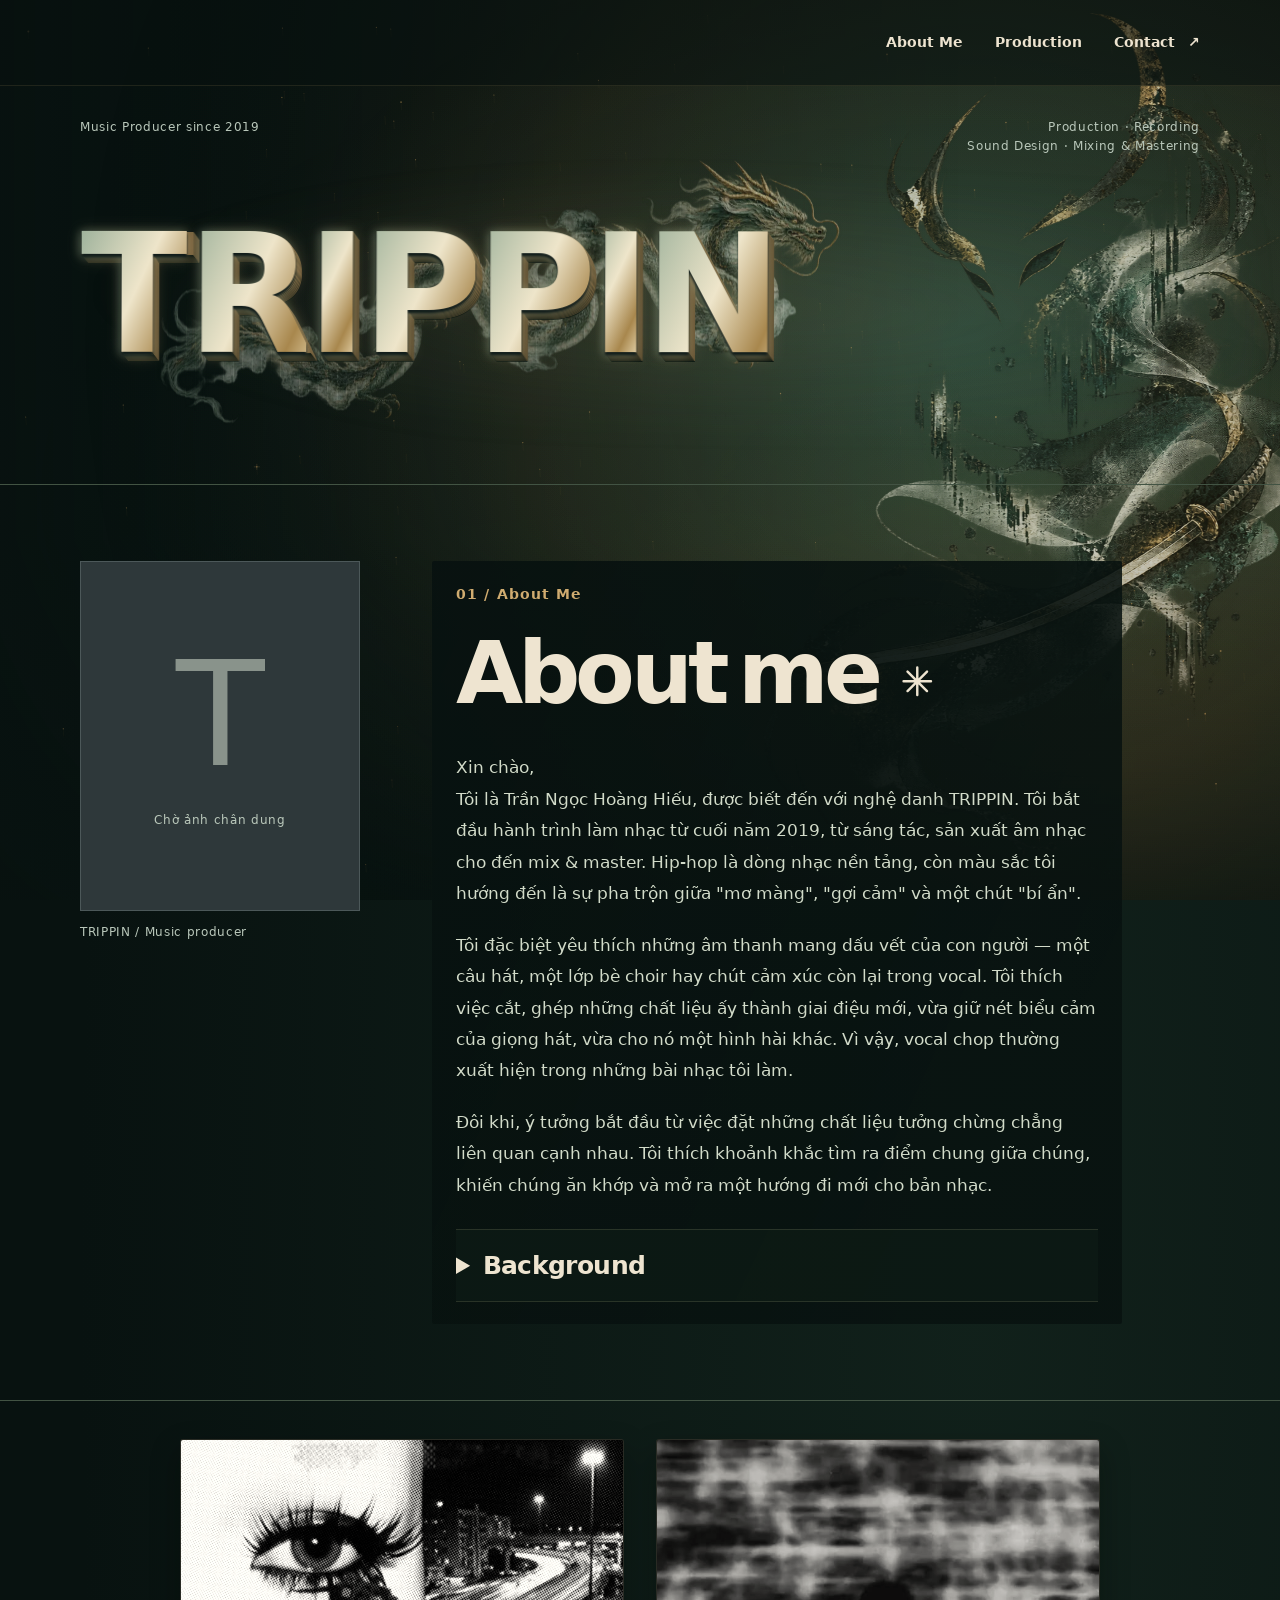
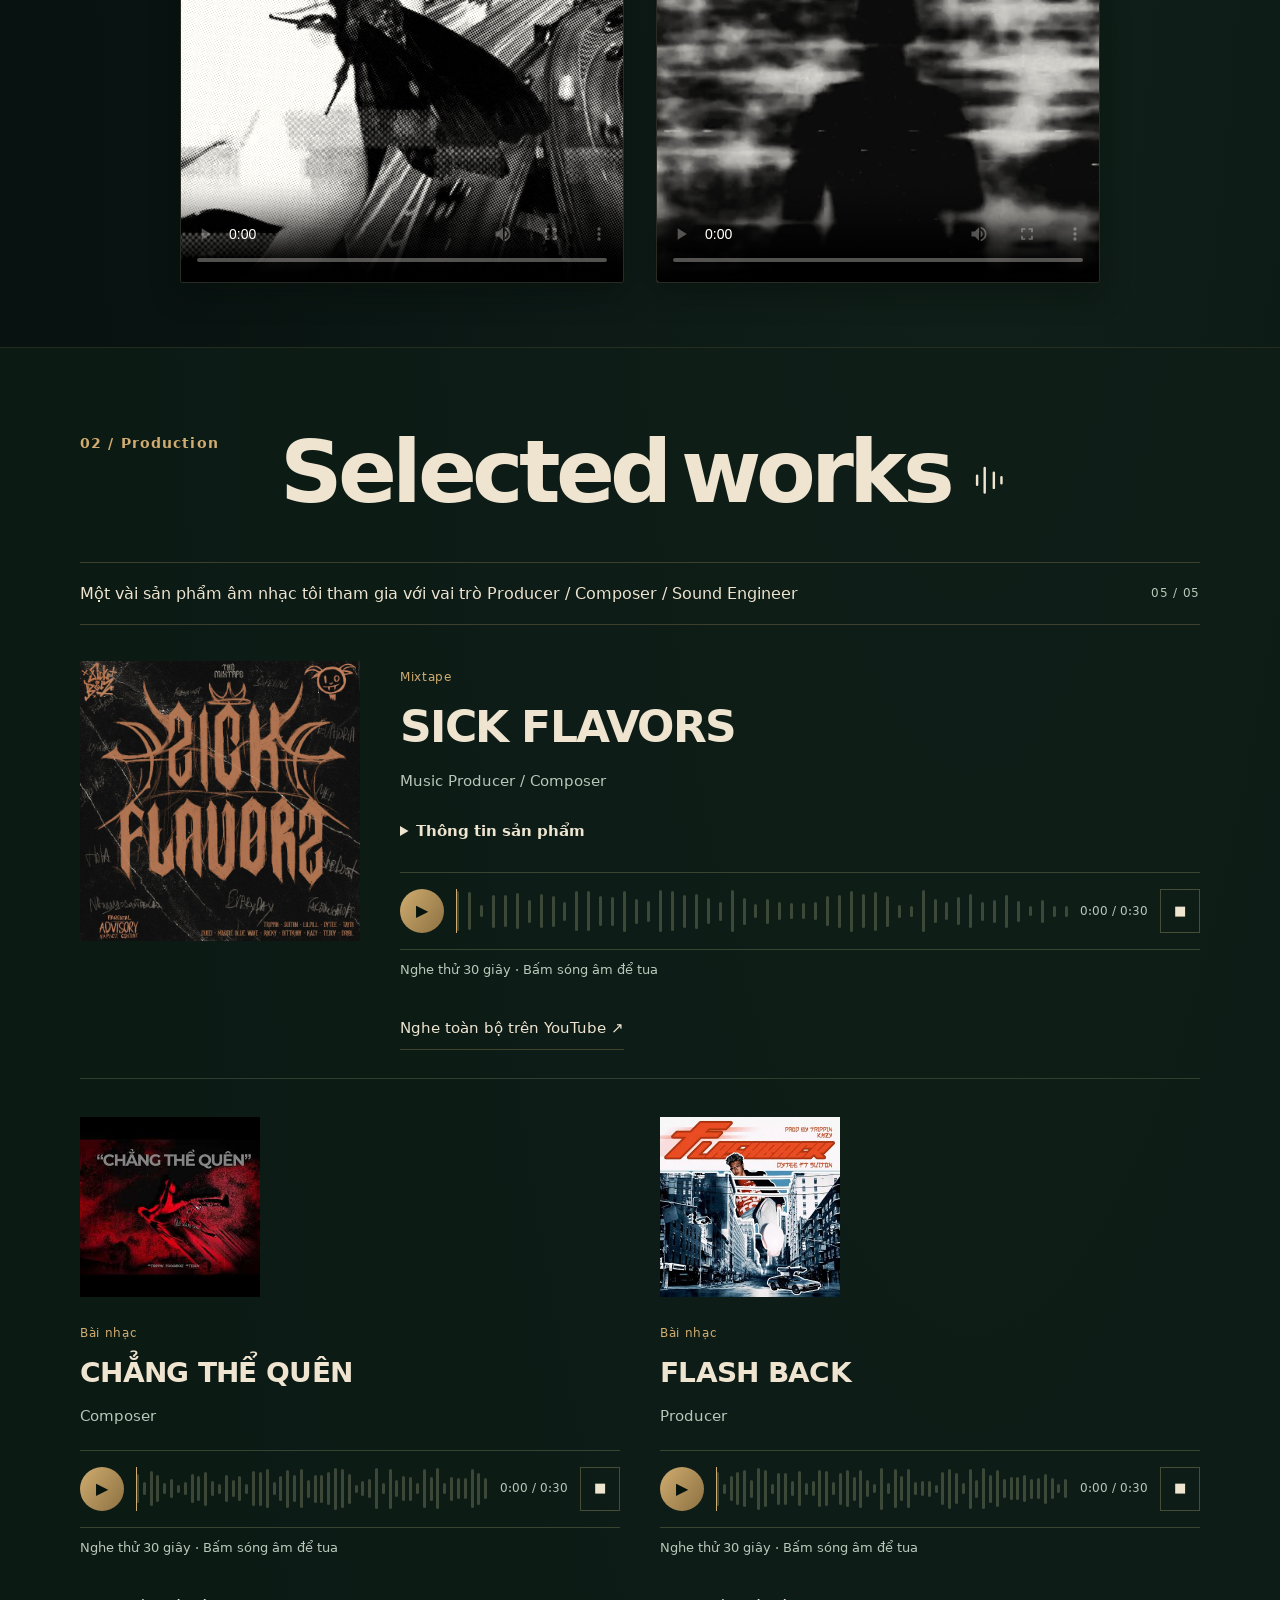
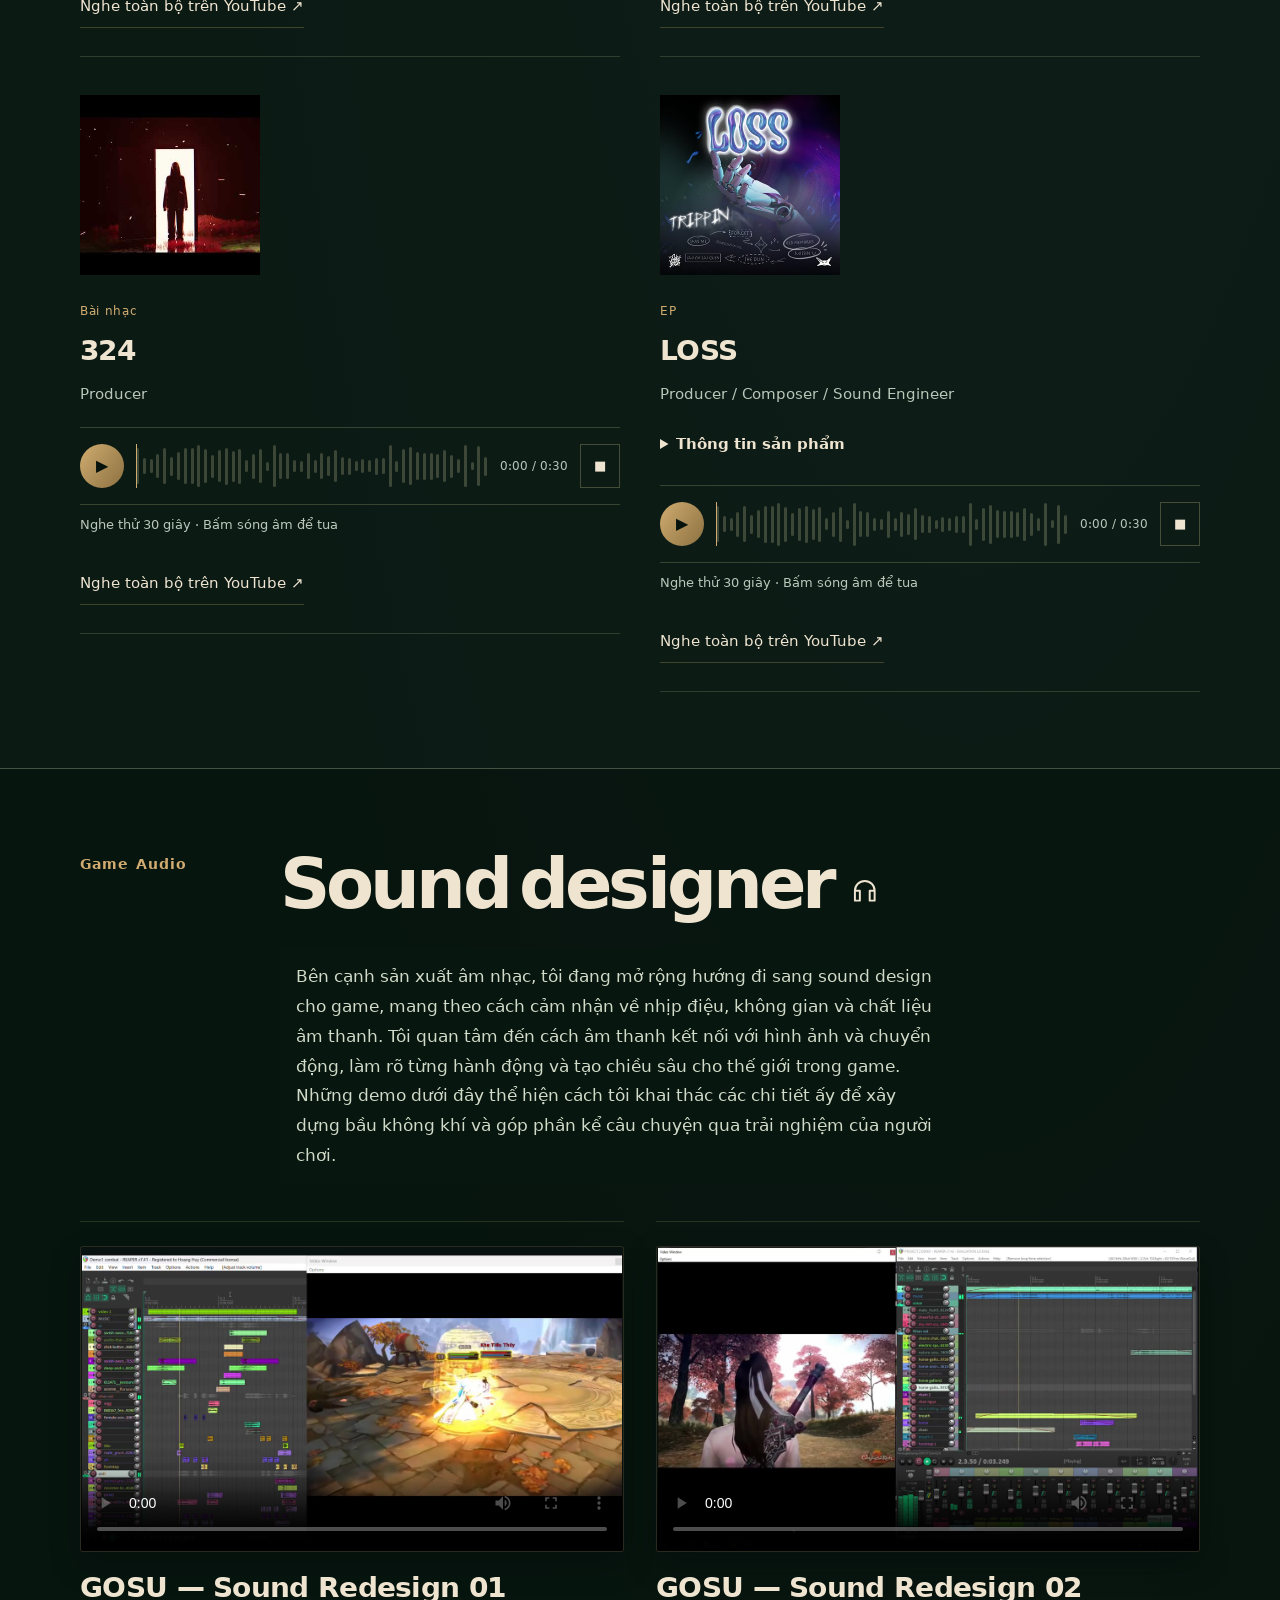
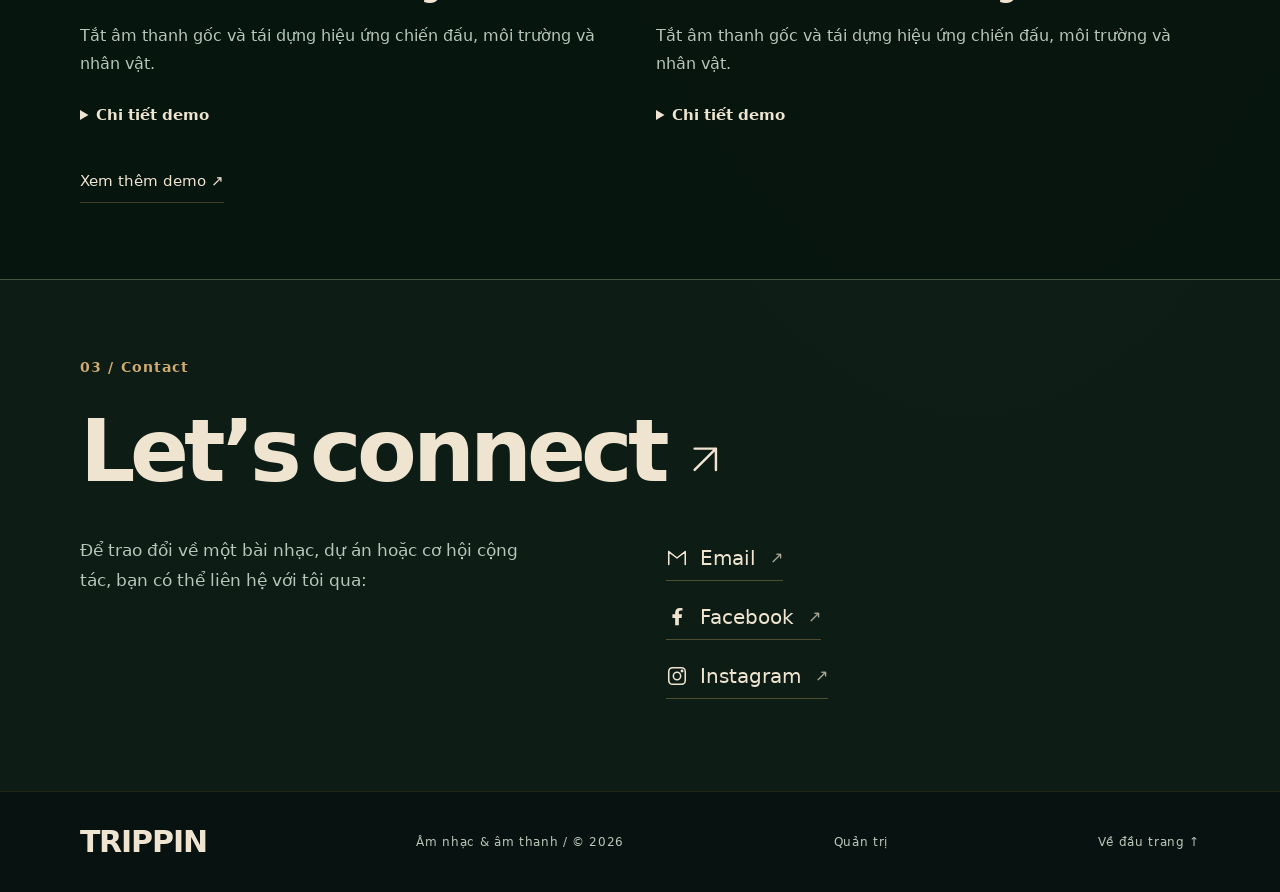
==== index.html @ 54628fe6 "Embed both GOSU demos and refine game sound design introduction" ====
<!doctype html><html lang="vi"><head><meta charset="utf-8"><meta name="viewport" content="width=device-width,initial-scale=1"><meta name="theme-color" content="#081210"><meta name="description" content="TRIPPIN — Music producer từ cuối năm 2019. Sáng tác, sản xuất âm nhạc, mix & master. Hip-hop và những khám phá âm thanh mang tính con người."><title>TRIPPIN — Âm nhạc & khám phá âm thanh</title><link rel="preload" href="assets/fonts/trippin-sans-regular.woff" as="font" type="font/woff" crossorigin><link rel="preload" href="assets/fonts/trippin-sans-bold.woff" as="font" type="font/woff" crossorigin><link rel="stylesheet" href="fonts.css?v=19"><link rel="stylesheet" href="style.css?v=26"><link rel="stylesheet" href="visuals.css?v=42"><link rel="stylesheet" href="samurai.css?v=45"><script defer src="editor-store.js"></script><script defer src="content-loader.js"></script><script defer src="youtube-preview.js?v=2"></script><script defer src="app.js?v=35"></script><script defer src="visuals.js?v=46"></script></head><body><canvas id="interactionCanvas" aria-hidden="true"></canvas><div id="samuraiScene" class="samurai-scene" aria-hidden="true"><div class="samurai-halo"></div><div class="samurai-form" id="samuraiForm"><img id="samuraiFigure" src="assets/visuals/samurai-sonic-v3.png" alt="" fetchpriority="high"><img class="samurai-fragment" data-piece="0" src="assets/visuals/samurai-sonic-v3.png" alt="" loading="eager"><img class="samurai-fragment" data-piece="1" src="assets/visuals/samurai-sonic-v3.png" alt="" loading="eager"><img class="samurai-fragment" data-piece="2" src="assets/visuals/samurai-sonic-v3.png" alt="" loading="eager"><img class="samurai-fragment" data-piece="3" src="assets/visuals/samurai-sonic-v3.png" alt="" loading="eager"><img class="samurai-fragment" data-piece="4" src="assets/visuals/samurai-sonic-v3.png" alt="" loading="eager"><img class="samurai-fragment" data-piece="5" src="assets/visuals/samurai-sonic-v3.png" alt="" loading="eager"><img class="samurai-fragment" data-piece="6" src="assets/visuals/samurai-sonic-v3.png" alt="" loading="eager"><img class="samurai-fragment" data-piece="7" src="assets/visuals/samurai-sonic-v3.png" alt="" loading="eager"><img class="samurai-sheen" src="assets/visuals/samurai-sonic-v3.png" alt="" loading="eager"></div><div class="samurai-mist"></div></div><canvas id="ambientCanvas" aria-hidden="true"></canvas><div class="scroll-progress" aria-hidden="true"></div>
<a href="#main" class="skip">Đến nội dung</a>
<header><nav aria-label="Điều hướng"><a href="#profile">About Me</a><a href="#production">Production</a><a href="#contact">Contact <span>↗</span></a></nav></header>
<main id="main">
<section id="about" class="chapter" aria-label="About Me">
 <div class="hero"><div class="hero-caption"><span class="label" data-copy="heroRole">Music Producer since 2019</span><span class="label" data-copy="heroSkills">Production · Recording
Sound Design · Mixing &amp; Mastering</span></div><div class="name-row"><h1>TRIPPIN</h1></div></div>
 <section id="profile" class="section about"><figure class="portrait"><div id="portraitPlaceholder" class="portrait-placeholder"><span class="portrait-letter" aria-hidden="true">T</span><span class="label">Chờ ảnh chân dung</span></div><img id="portraitImage" alt="TRIPPIN" hidden loading="lazy"><figcaption class="label">TRIPPIN / Music producer</figcaption></figure><div class="about-copy"><span class="label">01 / About Me</span><h2><span data-copy="aboutHeadingLead">About</span><br><em><span data-copy="aboutHeadingTail">me</span><svg class="heading-icon" viewBox="0 0 24 24" aria-hidden="true" focusable="false"><path d="M12 3v18M3 12h18M5.6 5.6l12.8 12.8M5.6 18.4L18.4 5.6"/></svg></em></h2><p data-copy="aboutP1">Xin chào,
Tôi là Trần Ngọc Hoàng Hiếu, được biết đến với nghệ danh TRIPPIN. Tôi bắt đầu hành trình làm nhạc từ cuối năm 2019, từ sáng tác, sản xuất âm nhạc cho đến mix &amp; master. Hip-hop là dòng nhạc nền tảng, còn màu sắc tôi hướng đến là sự pha trộn giữa "mơ màng", "gợi cảm" và một chút "bí ẩn".</p><p data-copy="aboutP2">Tôi đặc biệt yêu thích những âm thanh mang dấu vết của con người — một câu hát, một lớp bè choir hay chút cảm xúc còn lại trong vocal. Tôi thích việc cắt, ghép những chất liệu ấy thành giai điệu mới, vừa giữ nét biểu cảm của giọng hát, vừa cho nó một hình hài khác. Vì vậy, vocal chop thường xuất hiện trong những bài nhạc tôi làm.</p><p data-copy="aboutP3">Đôi khi, ý tưởng bắt đầu từ việc đặt những chất liệu tưởng chừng chẳng liên quan cạnh nhau. Tôi thích khoảnh khắc tìm ra điểm chung giữa chúng, khiến chúng ăn khớp và mở ra một hướng đi mới cho bản nhạc.</p><details class="background-note"><summary>Background</summary><p data-copy="backgroundP1">Tôi hoạt động cùng tổ đội sản xuất âm nhạc Sickboiz và từng cộng tác trong một số dự án của các artist.</p><p data-copy="backgroundP2">Giai đoạn 2024–2025, tôi tham gia đội ngũ sound design cho phim ngắn thiếu nhi trên YouTube, khám phá cách âm thanh tạo không gian và dẫn dắt câu chuyện.</p><p data-copy="backgroundP3">Tôi linh hoạt sử dụng AI để hỗ trợ workflow khi cần, đồng thời muốn đi sâu hơn vào sound design để kể những câu chuyện giàu hình ảnh và cảm xúc.</p></details></div></section>
 <section id="about-media" class="section about-media" aria-label="Video thể hiện màu sắc âm nhạc"><div id="aboutVideos" class="video-grid"></div></section>
 <section id="notes" class="section notes" hidden><div class="subsection-head"><h3>Studio Notes</h3></div><div id="notesList"></div></section>
</section>
<section id="production" class="chapter production" aria-label="Production">
 <section id="work" class="section work"><div class="section-head"><span class="label">02 / Production</span><h2><span data-copy="workHeadingLead">Selected</span><br><em><span data-copy="workHeadingTail">works</span><svg class="heading-icon" viewBox="0 0 24 24" aria-hidden="true" focusable="false"><path d="M4 9v6M9 4v16M15 7v10M20 10v4"/></svg></em></h2></div><div class="filterbar"><span class="label">Một vài sản phẩm âm nhạc tôi tham gia với vai trò Producer / Composer / Sound Engineer</span><span id="workCount" class="label" role="status">00 / 05</span></div><div id="projects"></div><p id="archiveEmpty" class="collection-note">Một mixtape và bốn sản phẩm khác sẽ được bổ sung tại đây.</p></section>
 <section id="game-audio" class="section game-audio"><div class="game-intro"><span class="label">Game Audio</span><h2><span data-copy="gameHeadingLead">Sound</span><br><em><span data-copy="gameHeadingTail">designer</span><svg class="heading-icon" viewBox="0 0 24 24" aria-hidden="true" focusable="false"><path d="M4 13v-1a8 8 0 0 1 16 0v1M4 12h4v8H4zM16 12h4v8h-4z"/></svg></em></h2><p data-copy="gameIntro">Bên cạnh sản xuất âm nhạc, tôi đang mở rộng hướng đi sang sound design cho game, mang theo cách cảm nhận về nhịp điệu, không gian và chất liệu âm thanh. Tôi quan tâm đến cách âm thanh kết nối với hình ảnh và chuyển động, làm rõ từng hành động và tạo chiều sâu cho thế giới trong game. Những demo dưới đây thể hiện cách tôi khai thác các chi tiết ấy để xây dựng bầu không khí và góp phần kể câu chuyện qua trải nghiệm của người chơi.</p></div><div id="gameDemos"></div><div class="other-demos"><a class="quiet-link" data-link="otherGames" target="_blank" rel="noopener noreferrer">Xem thêm demo ↗</a></div><div id="gameEmpty" class="video-empty"><span class="label">Demo sẽ được bổ sung</span></div></section>
</section>
<section id="contact" class="section contact"><span class="label">03 / Contact</span><h2><span data-copy="contactHeadingLead">Let’s</span><br><em><span data-copy="contactHeadingTail">connect</span><svg class="heading-icon" viewBox="0 0 24 24" aria-hidden="true" focusable="false"><path d="M5 19L19 5M5 5h14v14"/></svg></em></h2><div class="contact-bottom"><p data-copy="contactIntro">Để trao đổi về một bài nhạc, dự án hoặc cơ hội cộng tác, bạn có thể liên hệ với tôi qua:</p><div><div id="contactLinks"></div><p id="contactPending" class="small">Thông tin liên hệ đang được bổ sung.</p></div></div></section>
</main><footer><a href="#" class="logo">TRIPPIN</a><span class="label">Âm nhạc & âm thanh / © 2026</span><a class="label admin-entry" href="admin.html">Quản trị</a><a href="#" class="label">Về đầu trang ↑</a></footer>
</body></html>
---- fonts.css ----
@font-face{font-family:TrippinSans;src:url('assets/fonts/trippin-sans-regular.woff') format('woff');font-display:swap;font-weight:400;font-style:normal}
@font-face{font-family:TrippinSans;src:url('assets/fonts/trippin-sans-bold.woff') format('woff');font-display:swap;font-weight:700;font-style:normal}
---- style.css ----
:root{--bg:#1f2426;--ink:#e2dfd3;--muted:#bec1b7;--line:#465052;--paper:#dfded3;--dark:#273032;--accent:#c9997c;--gutter:max(24px,calc((100vw - 1120px)/2));--sans:TrippinSans,Arial,Helvetica,sans-serif}
*{box-sizing:border-box}html{scroll-behavior:smooth;scroll-padding-top:28px}body{margin:0;background:var(--bg);color:var(--ink);font:17px/1.75 var(--sans);overflow-wrap:break-word}button,textarea{font:inherit}a{color:inherit;text-decoration:none}button{cursor:pointer}button:disabled{cursor:wait;opacity:.5}button:focus-visible,a:focus-visible,textarea:focus-visible,[tabindex]:focus-visible{outline:2px solid var(--accent);outline-offset:4px}::selection{background:var(--accent);color:var(--bg)}[hidden]{display:none!important}[data-copy]{white-space:pre-line}h2 [data-copy]{white-space:normal}
.skip{position:fixed;top:-100px;background:var(--ink);color:var(--bg);padding:12px;z-index:5}.skip:focus{top:0}.label{font:400 12px/1.6 var(--sans);letter-spacing:.055em}.small{font-size:14px;color:var(--muted)}header{padding:20px var(--gutter);display:flex;justify-content:flex-end;border-bottom:1px solid var(--line)}nav{display:flex;gap:32px;font-size:14px}nav a{padding:10px 0}nav a:hover{color:var(--accent)}nav span{margin-left:8px}.logo{font:700 30px/1.2 var(--sans);letter-spacing:-.035em;display:inline-block}
.hero{padding:32px var(--gutter) 44px}.hero-caption{display:flex;justify-content:space-between;gap:24px;color:var(--muted)}.hero-caption>.label:last-child{text-align:right}.name-row{margin:32px 0 24px}h1{font:700 clamp(72px,13vw,174px)/1.08 var(--sans);letter-spacing:-.045em;margin:0}.hero-image{position:relative;margin:0;height:clamp(160px,23vw,300px);overflow:hidden;background:#313b3e}.hero-image>img{display:block;width:100%;height:100%;object-fit:cover}.hero-image figcaption{position:absolute;bottom:0;left:0;right:0;display:flex;justify-content:space-between;gap:20px;padding:36px 20px 14px;background:linear-gradient(transparent,#152126df);font-size:12px;color:#e2dfd3}
.section{padding:76px var(--gutter);border-top:1px solid var(--line)}.chapter{scroll-margin-top:28px}h2{font:700 clamp(60px,6.8vw,88px)/1.12 var(--sans);letter-spacing:-.055em;margin:0}h2 em{font-weight:700;font-style:normal;margin-left:.15em}h2 br{display:none}h3{font:500 25px/1.3 var(--sans);letter-spacing:0;margin:0}.section-head{display:grid;grid-template-columns:160px minmax(0,1fr);gap:40px;margin-bottom:40px}.section-head>.label{color:var(--muted);padding-top:8px}
.about{display:grid;grid-template-columns:280px minmax(0,1fr);gap:72px;align-items:start}.portrait{width:100%;margin:0;max-width:280px;position:sticky;top:32px}.portrait-placeholder{aspect-ratio:4/5;background:#2e383a;display:flex;flex-direction:column;align-items:center;justify-content:center;gap:24px;padding:24px;border:1px solid #4c5859}.portrait-letter{font:400 145px/1 var(--sans);color:#89938b}.portrait-placeholder>.label{color:var(--muted)}.portrait>img{width:100%;aspect-ratio:4/5;object-fit:cover;display:block}.portrait figcaption{color:var(--muted);padding-top:12px}.about-copy{min-width:0;max-width:690px}.about-copy>.label{display:block;color:var(--muted);margin-bottom:20px}.about-copy h2{margin-bottom:30px;letter-spacing:-.055em}.about-copy p{font-size:17px;line-height:1.85;color:#cdd0c6;margin:0 0 20px}.background-note{border-top:1px solid var(--line);border-bottom:1px solid var(--line);padding:18px 0;margin-top:28px}.background-note summary{font:700 25px/1.4 var(--sans);cursor:pointer}.background-note p{font-size:16px;margin-top:18px;margin-bottom:0}.about-media{padding-top:38px;padding-bottom:64px}.video-grid{display:grid;grid-template-columns:repeat(2,minmax(0,1fr));gap:32px}.about-video{min-width:0}.video-empty{aspect-ratio:16/9;display:grid;place-items:center;padding:24px;text-align:center;border:1px dashed var(--line);color:var(--muted);background:#273032}.about-video h3{font-size:28px;font-weight:700;margin-top:18px}.about-video p{font-size:16px;color:var(--muted)}
.work{background:var(--paper);color:var(--dark)}.work .section-head>.label{color:#58665e}.filterbar{display:flex;justify-content:space-between;align-items:center;gap:24px;padding:18px 0;border-top:1px solid #a6b0a6;border-bottom:1px solid #a6b0a6;margin-bottom:36px}.filterbar>.label:first-child{font-size:16px;line-height:1.6;letter-spacing:0;max-width:740px}.filterbar>.label:last-child{white-space:nowrap;color:#58665e}
#projects{display:grid;grid-template-columns:repeat(2,minmax(0,1fr));gap:38px 40px;align-items:start}.project-card{min-width:0;border-bottom:1px solid #adb6ac;padding-bottom:28px;display:grid;grid-template-columns:130px minmax(0,1fr);gap:22px;align-items:start}.project-card>img,.project-art{width:100%;aspect-ratio:1;object-fit:cover;display:block;background:#344043}.project-art{display:grid;place-items:center;color:#c4cabd;font:400 32px/1.2 var(--sans)}.project-body{min-width:0}.project-body>.label{color:#58665e}.project-card h3{font-size:28px;font-weight:700;margin:8px 0 10px;overflow-wrap:anywhere}.project-card p{font-size:16px;color:#536057;margin:12px 0}.project-card .project-credit{font-size:15px;margin-top:0}.project-detail{margin:16px 0 0}.project-detail summary{cursor:pointer;font-size:15px;padding:8px 0}.project-detail p{margin:6px 0}.project-placeholder .project-art{background:#c7c9bf;color:#65726a;border:1px solid #b1b7aa}.project-placeholder .project-body>p{font-size:14px}.slot-number{font:400 42px/1 var(--sans)}.mixtape-card{grid-column:1/-1;grid-template-columns:280px minmax(0,1fr);gap:40px}.mixtape-card h3{font:700 clamp(32px,3.5vw,44px)/1.2 var(--sans);margin:10px 0 14px}.artwork-pending{display:flex;flex-direction:column;justify-content:center;gap:22px;text-align:center;padding:24px}.artwork-title{font:400 31px/1.2 var(--sans);letter-spacing:-.025em}.artwork-pending>.label{font-size:12px;color:#bec1b7}.collection-note{font-size:15px;color:#657066;margin:28px 0 0}
.quiet-link{display:inline-flex;gap:24px;align-items:center;border:0;border-bottom:1px solid var(--line);padding:8px 0;background:none;color:inherit;font-size:15px}.quiet-link:hover{color:#935b43}.project-body>.quiet-link{margin-top:16px;border-color:#a5afa1}.clip-controls{display:flex;align-items:center;gap:12px;margin-top:20px;padding:16px 0;border-top:1px solid #a5afa1;border-bottom:1px solid #a5afa1}.clip-button{flex-shrink:0;width:44px;height:44px;border-radius:50%;background:#242b30;color:#f3eee4;border:0;font-size:16px}.clip-button:hover{background:#935b43}.clip-wave{position:relative;display:flex;align-items:center;justify-content:space-between;gap:2px;height:44px;flex:1;min-width:0;--clip-progress:0%;padding:0;border:0;background:none;cursor:pointer;touch-action:manipulation;user-select:none}.clip-wave i{display:block;width:3px;min-width:1px;background:#a4a398;border-radius:3px}.clip-wave-fill{position:absolute;inset:0;display:flex;align-items:center;justify-content:space-between;gap:2px;clip-path:inset(0 calc(100% - var(--clip-progress)) 0 0)}.clip-wave-fill i{background:#935b43}.clip-wave::after{content:'';position:absolute;top:0;bottom:0;width:1px;background:#935b43;left:var(--clip-progress);pointer-events:none}.clip-time{font-size:12px;white-space:nowrap;font-variant-numeric:tabular-nums;color:#536057}.clip-stop{border:1px solid #a5afa1;background:none;color:var(--dark);flex-shrink:0;width:40px;height:44px;padding:0;font-size:13px}.project-card .clip-caption,.quality-note{font-size:13px;line-height:1.6;color:#536057;margin:10px 0}.clip-status,.full-video-status{font-size:15px;color:#935b43;margin:12px 0}.clip-status:empty,.full-video-status:empty{display:none}
/* The note is outside the viewport. Both players keep exactly 16:9. */
.youtube-panel,.full-video-frame{margin-top:18px;width:100%;max-width:560px;overflow-x:auto}.video-viewport{position:relative;width:100%;min-width:356px;aspect-ratio:16/9;background:#151e20}.video-viewport iframe{position:absolute;inset:0;display:block;width:100%;height:100%;border:0}.quality-note{margin-bottom:0}.full-video-poster{width:100%;aspect-ratio:16/9;object-fit:cover;display:block}.full-video-button{padding:12px 20px;background:var(--paper);color:var(--dark);border:0;font:inherit;font-size:15px;margin-top:12px}.full-video-status{color:var(--muted)}.video-link{display:inline-block;font-size:14px;border-bottom:1px solid var(--line);margin-top:12px}.about-video video,.game-demo video{width:100%;aspect-ratio:16/9;object-fit:contain;background:#151e20;display:block}audio{width:100%;margin-top:18px}
.game-audio{background:#293234}.game-intro{display:grid;grid-template-columns:160px minmax(0,1fr);gap:24px 40px}.game-intro>p{grid-column:2;max-width:680px}.game-intro>.label{color:var(--muted);padding-top:8px}.game-intro h2{font-size:clamp(48px,5.5vw,72px)}.game-intro>p{font-size:17px;margin:0;color:#cdd0c6}#gameDemos{display:grid;grid-template-columns:repeat(2,minmax(0,1fr));gap:32px}.game-demo{min-width:0;margin-top:36px;padding-top:24px;border-top:1px solid var(--line)}.game-demo h3{font-size:28px;font-weight:700;margin-top:18px}.game-demo p{font-size:16px;color:var(--muted)}.game-demo .quiet-link{margin:8px 0}.other-demos{margin-top:24px}.game-empty{margin-top:28px}.subsection-head{margin-bottom:24px}.note-entry{display:grid;grid-template-columns:180px minmax(0,1fr);gap:36px;padding:24px 0;border-top:1px solid var(--line)}.note-entry p{font-size:17px;white-space:pre-line;color:var(--muted)}
.contact{background:#d2d3c7;color:var(--dark)}.contact>.label{display:block;color:#59685d;margin-bottom:24px}.contact h2{font-size:clamp(56px,6.8vw,88px)}.contact-bottom{margin-top:36px;display:grid;grid-template-columns:1fr 1fr;gap:52px;align-items:start}.contact-bottom>p{font-size:17px;margin:0;max-width:460px;color:#4e6055}#contactLinks{display:flex;flex-direction:column;gap:14px;margin-bottom:16px}#contactLinks:empty{display:none}#contactLinks a{font-size:20px;overflow-wrap:anywhere;width:fit-content;border-bottom:1px solid #869786}.contact .quiet-link{border-color:#8e9b8e}.contact .small{color:#59685d}footer{padding:32px var(--gutter);display:flex;justify-content:space-between;align-items:center;gap:24px;flex-wrap:wrap}footer>.label{color:var(--muted)}.preview-note{text-align:center;padding:12px var(--gutter);font-size:12px;color:var(--muted);background:#283033}
dialog{max-width:600px;width:calc(100% - 32px);max-height:90dvh;background:var(--paper);color:var(--dark);padding:40px;border:1px solid #8b958b}dialog::backdrop{background:#101a1ccc;backdrop-filter:blur(4px)}.dialog-close{position:absolute;top:8px;right:12px;border:0;background:none;color:var(--dark);font-size:28px;padding:5px 10px}dialog h2{font-size:55px;margin:18px 0}dialog p{font-size:16px;color:#536057}dialog textarea{display:block;resize:vertical;width:100%;min-height:220px;margin:12px 0 20px;background:#eeeee5;color:var(--dark);border:1px solid #acb3a7;padding:14px;font-size:16px;line-height:1.7}.copy-button{background:var(--dark);color:var(--ink);border:0;padding:12px 20px;font-size:16px}#copyStatus{min-height:24px;font-size:14px}
@media(max-width:1000px){.about{grid-template-columns:220px minmax(0,1fr);gap:40px}.section-head{grid-template-columns:220px minmax(0,1fr);gap:40px}.mixtape-card{grid-template-columns:230px minmax(0,1fr);gap:30px}.project-card:not(.mixtape-card){grid-template-columns:100px minmax(0,1fr);gap:18px}.game-intro{grid-template-columns:160px minmax(0,1fr);gap:28px}.game-intro>p{grid-column:2}.game-intro h2{font-size:clamp(48px,5.5vw,72px)}}
@media(max-width:760px){:root{--gutter:24px}.section{padding-top:54px;padding-bottom:54px}.about{grid-template-columns:1fr;gap:30px}.portrait{position:static;max-width:180px}.portrait-letter{font-size:105px}.portrait-placeholder{gap:16px;padding:18px}.portrait-placeholder>.label{font-size:11px}.about-copy{max-width:none}.about-copy h2 br{display:none}.about-copy h2 em{margin-left:.15em}.section-head{grid-template-columns:1fr;gap:20px;margin-bottom:28px}#projects{grid-template-columns:1fr;gap:28px}.mixtape-card{grid-template-columns:200px minmax(0,1fr);gap:24px}.project-card:not(.mixtape-card){grid-template-columns:110px minmax(0,1fr)}.mixtape-card .youtube-panel,.mixtape-card .clip-controls{min-width:0}.video-grid,#gameDemos{grid-template-columns:1fr;gap:28px}.about-media{padding-top:28px}.contact-bottom{grid-template-columns:1fr;gap:28px}.hero-caption>.label{font-size:11px}.game-intro{grid-template-columns:1fr;gap:20px}.game-intro>p{grid-column:auto}.game-intro h2 br{display:none}.game-intro h2 em{margin-left:.15em}.note-entry{grid-template-columns:1fr;gap:12px}}
@media(max-width:600px){body{font-size:16px}nav{gap:22px;font-size:14px}.hero{padding-top:24px;padding-bottom:32px}.hero-caption{gap:18px}.hero-caption>.label{letter-spacing:0;font-size:11px}.hero-caption>.label:last-child{max-width:160px}.name-row{margin:30px 0 20px}h1{font-size:17.5vw}.hero-image{height:170px}.hero-image figcaption{font-size:11px;padding:32px 14px 12px}h2{font-size:clamp(38px,9.5vw,54px)}.about-copy p{font-size:16px;line-height:1.85}.background-note p{font-size:16px}.filterbar{align-items:flex-start;gap:16px}.filterbar>.label:first-child{font-size:15px}.mixtape-card{grid-template-columns:1fr;gap:24px}.mixtape-card>img,.mixtape-card>.project-art{width:min(100%,230px)}.mixtape-card h3{font-size:36px}.project-card:not(.mixtape-card){grid-template-columns:90px minmax(0,1fr);gap:18px}.project-card h3{font-size:28px;font-weight:700}.mixtape-card h3{font-size:36px}.clip-controls{gap:10px}.clip-time{font-size:11px}.clip-wave,.clip-wave-fill{gap:1px}.game-intro h2{font-size:clamp(38px,9.5vw,54px)}.game-intro h2 br{display:block}.game-intro h2 em{margin-left:0}.game-intro>p{font-size:16px}.contact-bottom>p{font-size:16px}.contact h2{font-size:clamp(38px,9.5vw,54px)}#contactLinks a{font-size:18px}.contact .small{font-size:14px}footer{gap:20px}footer>.label{font-size:11px}dialog{padding:32px 22px}.video-viewport{min-width:356px}}


/* Compact cover art leaves enough room for readable titles and playback. */
.project-card:not(.mixtape-card){display:block}.project-card:not(.mixtape-card)>img,.project-card:not(.mixtape-card)>.project-art{max-width:180px;margin-bottom:20px}
@media(max-width:600px){:root{--gutter:16px}.youtube-panel,.full-video-frame{width:calc(100% + 32px);margin-left:-16px;max-width:none}.quality-note{padding:0 16px}.project-card:not(.mixtape-card)>img,.project-card:not(.mixtape-card)>.project-art{max-width:160px}.hero-caption>.label:first-child{max-width:130px}}

/* Clear hierarchy without changing body copy. */
.about-copy>.label,.section-head>.label,.contact>.label,.game-intro>.label{font-size:16px;font-weight:700;letter-spacing:.045em;color:inherit}nav{font-weight:700}h3{font-weight:700}.project-detail summary{font-weight:700}.artwork-title{font-family:var(--sans);font-weight:700;letter-spacing:0}

/* One family, two real weights, one consistent chapter hierarchy. */
h1,h2,h3,.logo,.background-note summary{font-synthesis:none}h3{letter-spacing:-.025em}.section-head>.label,.about-copy>.label,.contact>.label,.game-intro>.label{font-size:14px;letter-spacing:.08em;line-height:1.6}.project-card .project-credit{margin-top:12px}.background-note summary{letter-spacing:-.025em}.mixtape-card h3{letter-spacing:-.035em}
@media(max-width:600px){.section-head h2 br{display:block}.section-head h2 em{margin-left:0}.contact h2 br{display:block}.contact h2 em{margin-left:0}.about-copy h2{font-size:clamp(38px,9.5vw,54px)}.section-head>.label,.about-copy>.label,.contact>.label,.game-intro>.label{font-size:13px}.logo{font-size:27px}}

@media(min-width:761px) and (max-width:1000px){.section-head h2 br{display:block}.section-head h2 em{margin-left:0}}

/* Square About Me films; other YouTube players retain their own ratio. */
#aboutVideos{max-width:920px;margin-inline:auto}.about-video .video-empty,.about-video video,.about-video .full-video-poster{aspect-ratio:1;object-fit:contain;background:#151e20}.about-video .full-video-frame{width:100%;max-width:none;margin-left:0;overflow-x:hidden}.about-video .video-viewport{aspect-ratio:1;min-width:200px}.heading-icon{display:inline-block;width:.42em;height:.42em;margin-left:.24em;vertical-align:.04em;fill:none;stroke:currentColor;stroke-width:1.6;stroke-linecap:round;stroke-linejoin:round;letter-spacing:normal}

h3 .heading-icon,summary .heading-icon,.label .heading-icon{width:.72em;height:.72em;vertical-align:-.03em;margin-left:.4em}

#contactLinks .contact-link{display:inline-flex;align-items:center;gap:12px;padding:8px 0;line-height:1.4;transition:color .2s,border-color .2s}#contactLinks .contact-link:hover{color:var(--accent)}.contact-icon{width:22px;height:22px;flex:none;fill:none;stroke:currentColor;stroke-width:1.7;stroke-linecap:round;stroke-linejoin:round}.contact-arrow{font-size:.8em;opacity:.7;margin-left:2px}

.about-video video{border:1px solid #d0ac7040;border-radius:3px;background:#081210;box-shadow:0 12px 30px #02080655}.about-video h3{font-size:22px;color:var(--ink);margin-top:16px;letter-spacing:-.02em}

/* A restrained warm monochrome grade connects both studies to the brass palette. */
.about-video video{object-fit:cover;filter:sepia(.16) saturate(.55) hue-rotate(5deg);border-color:#d0ac7029}

.game-demo video{border:1px solid #d0ac7029;border-radius:3px;background:#081210;box-shadow:0 12px 30px #02080655;aspect-ratio:16/9;object-fit:contain}
---- visuals.css ----
/* A quiet cinematic layer beneath the editorial content. */
body{isolation:isolate}#ambientCanvas{position:fixed;inset:0;width:100%;height:100%;pointer-events:none;z-index:-1}header,main,footer,.preview-note{position:relative}.scroll-progress{position:fixed;inset:0 0 auto;height:2px;background:linear-gradient(90deg,#8ca9a1,#c9997c,#c4bed6);transform:scaleX(0);transform-origin:left;z-index:8;pointer-events:none}
.name-row{perspective:1100px;padding:14px 0 22px;overflow:visible}.name-row h1{position:relative}.trippin-stage{display:block;position:relative;transform-style:preserve-3d;transform-origin:45% 50%;will-change:transform}.trippin-front{position:relative;display:block;transform:translateZ(1px)}.trippin-depth{position:absolute;inset:0;display:block;color:#566763;transform:translate3d(calc(var(--depth)*.9px),calc(var(--depth)*1.2px),calc(var(--depth)*-2px));text-shadow:0 1px #1a2223;pointer-events:none}.trippin-letter{display:inline-block;animation:letter-float 5.5s ease-in-out infinite;animation-delay:calc(var(--i)*-.3s)}.trippin-front .trippin-letter{background:linear-gradient(115deg,#b6c5bd 0%,#eee9dc 30%,#d2ad96 48%,#f2eee4 57%,#9bb5ac 85%);background-size:240% 100%;background-clip:text;-webkit-background-clip:text;color:transparent;-webkit-text-fill-color:transparent;animation:letter-float 5.5s ease-in-out infinite,metal-light 14s ease-in-out infinite;animation-delay:calc(var(--i)*-.3s),calc(var(--i)*-.65s);filter:drop-shadow(0 3px 1px #111c1a)}
@keyframes letter-float{0%,100%{transform:translateY(0)}50%{transform:translateY(-.025em)}}@keyframes metal-light{0%,100%{background-position:0% 50%}50%{background-position:100% 50%}}
.hero-image.visual-study{background:linear-gradient(125deg,#2e454038,#51455725);border:1px solid #748b7d40}.hero-image.visual-study>img{opacity:.22;mix-blend-mode:luminosity}.hero-image.visual-study::after{content:'';position:absolute;inset:0;background:linear-gradient(120deg,transparent 20%,#deceb90c 50%,transparent 80%);background-size:250% 100%;animation:metal-light 18s ease-in-out infinite;pointer-events:none}.hero-image figcaption{z-index:1}.work{background:#dfded3f5}.game-audio{background:#293234df}.contact{background:#d2d3c7f5}.background-note{background:#20282a30}header{background:#1f242645}
.section,.project-card,.about-video,.game-demo{transition:opacity .8s ease,translate .8s cubic-bezier(.22,1,.36,1)}.reveal-pending{opacity:0;translate:0 22px}.project-card{transition:border-color .3s,opacity .8s ease,translate .8s ease}.project-card:hover{border-color:#7b8c7b}.project-card>img{transition:filter .6s ease}.project-card:hover>img{filter:contrast(1.04)}.heading-icon{transition:transform .6s cubic-bezier(.22,1,.36,1)}h2:hover .heading-icon{transform:rotate(-8deg)}nav a{position:relative}nav a::after{content:'';position:absolute;bottom:5px;left:0;width:100%;height:1px;background:var(--accent);transform:scaleX(0);transform-origin:left;transition:transform .35s}nav a:hover::after{transform:scaleX(1)}
.motion-toggle{font:400 12px/1.6 var(--sans);color:var(--muted);border:1px solid #59665d;background:transparent;padding:8px 12px;border-radius:20px}.motion-toggle:hover{color:var(--ink);border-color:var(--accent)}
.motion-paused .trippin-letter,.motion-paused .visual-study::after{animation:none}.motion-paused .reveal-pending{opacity:1;translate:none}.motion-paused .section,.motion-paused .project-card,.motion-paused .about-video,.motion-paused .game-demo{transition:none}
@media(max-width:600px){.name-row{padding:8px 0 14px;perspective:800px}.trippin-depth{transform:translate3d(calc(var(--depth)*.5px),calc(var(--depth)*.7px),calc(var(--depth)*-1.2px))}.motion-toggle{font-size:11px}#ambientCanvas{opacity:.85}}


/* Spatial chrome, stronger chapter entrances and visible click ripples. */
#interactionCanvas{position:fixed;inset:0;width:100%;height:100%;pointer-events:none;z-index:20}.section,.project-card,.about-video,.game-demo{transition:opacity 1s ease,translate 1s cubic-bezier(.22,1,.36,1),filter .9s ease,scale 1s cubic-bezier(.22,1,.36,1)}.reveal-pending{opacity:0;translate:0 54px;filter:blur(4px)}.project-card.reveal-pending,.about-video.reveal-pending,.game-demo.reveal-pending{scale:.965}.project-card:hover{border-color:#637e71}.project-card>img,.about-video video,.portrait>img{transition:transform .8s cubic-bezier(.22,1,.36,1),filter .6s}.project-card:hover>img{transform:translateY(-4px);filter:contrast(1.06)}h2{cursor:default}h2:hover .heading-icon{transform:rotate(-15deg) scale(1.12)}summary,button,a{touch-action:manipulation}.visual-study{box-shadow:inset 0 0 50px #7eac9830}.background-note[open]{border-color:#859c8d;background:#2639364a}.background-note[open]>p{animation:detail-arrive .65s cubic-bezier(.22,1,.36,1) both}@keyframes detail-arrive{from{opacity:0;transform:translateY(10px)}to{opacity:1;transform:translateY(0)}}
.motion-paused .reveal-pending{filter:none;scale:1}.motion-paused .background-note[open]>p{animation:none}.motion-paused #interactionCanvas{display:none}
@media(max-width:600px){.reveal-pending{translate:0 32px;filter:blur(2px)}.project-card.reveal-pending,.about-video.reveal-pending{scale:.98}}


.scroll-art{transform:perspective(1200px) translateY(var(--art-y,0px)) rotateX(var(--art-angle,0deg));transform-origin:center}.motion-paused .scroll-art{transform:none!important}

.about-copy{background:linear-gradient(115deg,#1f2426ed,#1f2426c9);padding:22px 24px;border-radius:2px}.game-intro>p{background:#293234b8;padding:14px 16px}.about-copy>.label{margin-bottom:20px}@media(max-width:600px){.about-copy{padding:18px 16px}.game-intro>p{padding:12px 14px}}

@media(max-width:360px){.about-copy h2{font-size:34px}}

/* Ribbon sculpture wraps the heading in separate front/back planes. */
.name-row h1{isolation:isolate;overflow:visible}.name-row h1 .trippin-stage{position:relative;z-index:1}.title-aura{position:absolute;left:-6%;top:-45%;width:112%;height:190%;pointer-events:none;user-select:none}.title-aura-back{z-index:0;opacity:.8}.title-aura-front{z-index:2;opacity:.75}.name-row h1::before{content:'';position:absolute;inset:-30% -5%;z-index:-1;pointer-events:none;background:radial-gradient(ellipse at 50% 50%,#d0ac7010,transparent 65%),radial-gradient(ellipse at 70% 60%,#86a59410,transparent 62%);filter:blur(12px)}

@media(max-width:600px){.title-aura-front{opacity:.65}.name-row h1::before{filter:none}}


/* Soft ink and jade haze soften the serpent's rear plane. */
.title-aura-back{filter:blur(.6px);opacity:.95}
.title-aura-front{opacity:.95}
@media(max-width:600px){.title-aura-back{filter:none}.title-aura-front{opacity:.9}}

/* Soft jade/brass edge bloom keeps the metallic face crisp. */
.name-row .trippin-front .trippin-letter{filter:drop-shadow(0 3px 1px #111c1a) drop-shadow(-2px 0 4px #86a59455) drop-shadow(2px 1px 7px #d0ac7048)}
@media(max-width:600px){.name-row .trippin-front .trippin-letter{filter:drop-shadow(0 2px 1px #111c1a) drop-shadow(-1px 0 3px #86a59444) drop-shadow(1px 0 4px #d0ac7040)}}

#profile{scroll-margin-top:24px}.hero .name-row{margin-bottom:36px}nav a:active,.contact-link:active{color:var(--accent)}
---- samurai.css ----
/* Ink, cold jade and aged brass — a single cinematic color system. */
:root{--bg:#081210;--ink:#eee4d0;--muted:#b9c7ba;--line:#425343;--paper:#15231c;--dark:#eee4d0;--accent:#d0ac70;--jade:#86a594;--amber:#df9e55}
body{background:radial-gradient(ellipse at 76% 22%,#1c332873,transparent 65%),#081210;color:var(--ink)}header{background:#0812108c;border-color:#9a89562b}nav a:hover{color:var(--accent)}::selection{background:#d0ac70;color:#081210}.scroll-progress{background:linear-gradient(90deg,#6d977f,#d0ac70,#eda363)}
.samurai-scene{position:fixed;inset:0;pointer-events:none;z-index:-2;overflow:hidden;perspective:1200px;background:radial-gradient(ellipse at 74% 55%,#223b2d66,transparent 68%)}#samuraiFigure{position:absolute;right:max(-70px,calc((100vw - 1280px)/2 - 110px));bottom:-5vh;height:104svh;max-width:76vw;object-fit:contain;opacity:.83;transform:translate3d(var(--samurai-x,0px),var(--samurai-y,0px),var(--camera-z,0px)) rotateY(var(--samurai-turn,-3deg)) rotateX(var(--samurai-tilt,0deg));transform-origin:50% 60%;filter:drop-shadow(-12px 4px 38px #020806);will-change:transform;mask-image:linear-gradient(to bottom,#000 0%,#000 76%,transparent 100%);-webkit-mask-image:linear-gradient(to bottom,#000 0%,#000 76%,transparent 100%)}.samurai-halo{position:absolute;inset:0;background:radial-gradient(ellipse at 73% 38%,#87ad8521,transparent 52%),radial-gradient(ellipse at 88% 88%,#c68a3d29,transparent 40%);animation:halo-breathe 12s ease-in-out infinite alternate}.samurai-mist{position:absolute;inset:-15%;background:radial-gradient(ellipse at 75% 76%,#a9b89912,transparent 40%),radial-gradient(ellipse at 25% 65%,#6d937a10,transparent 35%);filter:blur(12px);animation:mist-drift 22s ease-in-out infinite alternate}.samurai-scene::after{content:'';position:absolute;inset:0;background:linear-gradient(90deg,#081210d9 0%,#08121075 32%,transparent 75%),linear-gradient(0deg,#081210ba,transparent 40%)}
@keyframes halo-breathe{from{opacity:.5;transform:scale(1)}to{opacity:1;transform:scale(1.06)}}@keyframes mist-drift{from{transform:translate3d(-2%,2%,0)}to{transform:translate3d(3%,-2%,0)}}
.trippin-depth{color:#75603d;text-shadow:0 1px #05110d}.trippin-front .trippin-letter{background-image:linear-gradient(115deg,#93ab95 0%,#eee5ca 28%,#a8874d 45%,#f5e7c3 58%,#738e7c 86%);filter:drop-shadow(0 3px 1px #04110b)}.hero-image.visual-study{background:linear-gradient(125deg,#10261e15,#5c441a18);border-color:#d0ac7040;box-shadow:inset 0 0 70px #06120b35}.hero-image.visual-study>img{opacity:0}.hero-image figcaption{color:var(--ink);background:linear-gradient(transparent,#05120fdb)}
.about-copy{background:linear-gradient(115deg,#081210f2,#081210d9)}.about-copy p,.note-entry p{color:#d2dbc9}.background-note{background:#12221a66;border-color:#6d75564d}.background-note[open]{background:#13271ddd;border-color:#9e945f}.background-note summary{color:var(--ink)}
.work{background:#0f1e18ef;color:var(--ink);border-color:#8c80532e}.contact{background:#112019f0;color:var(--ink)}.game-audio{background:#081710db}.game-intro>p{background:#081710d9;color:#d2dbc9}.section-head>.label,.work .section-head>.label,.contact>.label,.about-copy>.label,.game-intro>.label{color:var(--accent)}.filterbar{border-color:#82785366}.filterbar>.label:last-child{color:var(--muted)}
.project-card{border-color:#66715166}.project-card:hover{border-color:var(--accent)}.project-body>.label{color:var(--accent)}.project-card p,.project-card .project-credit,.project-detail p,.game-demo p,.about-video p,.collection-note{color:var(--muted)}.project-art,.artwork-pending{background:linear-gradient(135deg,#1d3227,#0a1812);color:var(--ink)}.artwork-pending>.label{color:var(--muted)}.project-placeholder .project-art{background:#192a20;color:#9bb19c;border-color:#65724d66}.clip-controls{border-color:#7c805b66}.clip-button{background:linear-gradient(125deg,#d0ac70,#8c7141);color:#06130d}.clip-button:hover{background:#e3c48c}.clip-wave i{background:#a8ac854f}.clip-wave-fill i,.clip-wave::after{background:var(--accent)}.clip-stop{border-color:#9b966966;color:var(--ink)}.clip-time,.project-card .clip-caption,.quality-note,.project-card .clip-status{color:var(--muted)}.clip-status{color:var(--accent)}.quiet-link,.project-body>.quiet-link,.video-link{border-color:#9a8a545e}.quiet-link:hover{color:var(--accent)}
.video-empty{background:#10201875;border-color:#7f8a6066;color:var(--muted)}.video-viewport,.full-video-poster,.about-video .video-empty,.about-video video,.about-video .full-video-poster{background:#06120d}.full-video-button{background:#d0ac70;color:#081210}.full-video-status{color:var(--muted)}.game-demo{border-color:#596a425e}.contact-bottom>p,.contact .small{color:var(--muted)}#contactLinks a,.contact .quiet-link{border-color:#ac9b5a66;color:var(--ink)}.contact .quiet-link:hover{color:var(--accent)}footer{border-top:1px solid #b1965226}.preview-note{background:#07140f;color:var(--muted)}.motion-toggle{border-color:#7b8157;color:var(--muted)}.motion-toggle:hover{color:var(--ink);border-color:var(--accent)}
dialog{background:#10221a;color:var(--ink);border-color:#84794c}dialog p{color:var(--muted)}.dialog-close{color:var(--ink)}dialog textarea{background:#081710;color:var(--ink);border-color:#777a52}.copy-button{background:#d0ac70;color:#081210}.skip{background:#d0ac70;color:#081210}
.motion-paused .samurai-halo,.motion-paused .samurai-mist{animation:none}.motion-paused #samuraiFigure{will-change:auto}
@media(max-width:760px){#samuraiFigure{height:92svh;max-width:100vw;right:-18vw;bottom:0;opacity:.65}.samurai-scene::after{background:linear-gradient(90deg,#081210e0,transparent 100%),linear-gradient(0deg,#081210cc,transparent 60%)}.samurai-mist{filter:blur(7px)}}


/* Eight independent image regions; the intact layer is only a static fallback. */
.samurai-form{position:absolute;right:max(-50px,calc((100vw - 1280px)/2 - 110px));bottom:0;height:100svh;width:min(70vw,70svh);transform:translate3d(var(--samurai-x,0px),var(--samurai-y,0px),var(--camera-z,0px)) rotateY(var(--samurai-turn,-3deg)) rotateX(var(--samurai-tilt,0deg)) scale(var(--samurai-scale,1));transform-origin:50% 50%;transform-style:preserve-3d;will-change:transform}
.samurai-form #samuraiFigure,.samurai-fragment{position:absolute;inset:0;width:100%;height:100%;max-width:none;object-fit:contain;transform:none;filter:none;mask-image:none;-webkit-mask-image:none;pointer-events:none}
.samurai-form #samuraiFigure{opacity:.86}.samurai-fragment{display:none;opacity:.86;will-change:transform;backface-visibility:hidden}
.fragments-ready .samurai-form #samuraiFigure{opacity:var(--intact-opacity,.86)}.fragments-ready .samurai-fragment{display:block}
.samurai-sheen{position:absolute;inset:0;width:100%;height:100%;object-fit:contain;pointer-events:none;mix-blend-mode:screen;filter:brightness(1.55);opacity:var(--light-opacity,0);transform:translateZ(5px);mask-image:linear-gradient(115deg,transparent calc(var(--light-position,0%) - 10%),#000 var(--light-position,0%),transparent calc(var(--light-position,0%) + 10%));-webkit-mask-image:linear-gradient(115deg,transparent calc(var(--light-position,0%) - 10%),#000 var(--light-position,0%),transparent calc(var(--light-position,0%) + 10%))}
.motion-paused .samurai-form{will-change:auto}.motion-paused .samurai-fragment,.motion-paused .samurai-sheen{display:none}.motion-paused .samurai-form #samuraiFigure{opacity:.86}
@media(max-width:760px){.samurai-form{width:94vw;height:88svh;right:-16vw;bottom:5vh}.samurai-form #samuraiFigure{height:100%;max-width:none;right:0;bottom:0}.samurai-sheen{filter:none;opacity:calc(var(--light-opacity,0)*.7)}}


/* Progressive ink erosion; the fragments never reassemble while scrolling down. */
.samurai-gone .samurai-form{visibility:hidden;will-change:auto}
.samurai-halo{opacity:calc(1 - var(--samurai-dissolve,0));animation:halo-scale 12s ease-in-out infinite alternate}
@keyframes halo-scale{from{transform:scale(1)}to{transform:scale(1.06)}}
.samurai-mist{opacity:calc(.35 + var(--samurai-fog,0)*.65)}
.motion-paused .samurai-fragment{filter:none!important;mask-image:none;-webkit-mask-image:none}
.motion-paused .samurai-form{visibility:visible}


/* Let the second scene show through the dark panels while keeping text contrast. */
.work{background:#0f1e18b3}.game-audio{background:#081710c4}.contact{background:#112019c9}

.samurai-fragment{mask-size:100% 100%;mask-repeat:no-repeat;-webkit-mask-size:100% 100%;-webkit-mask-repeat:no-repeat}

/* Keep soft masks fixed; scrolling changes compositor transforms and opacity only. */
.samurai-fragment{will-change:transform,opacity;filter:none!important}.samurai-form #samuraiFigure{will-change:opacity}.samurai-sheen{display:none}.samurai-form{transform-style:flat}
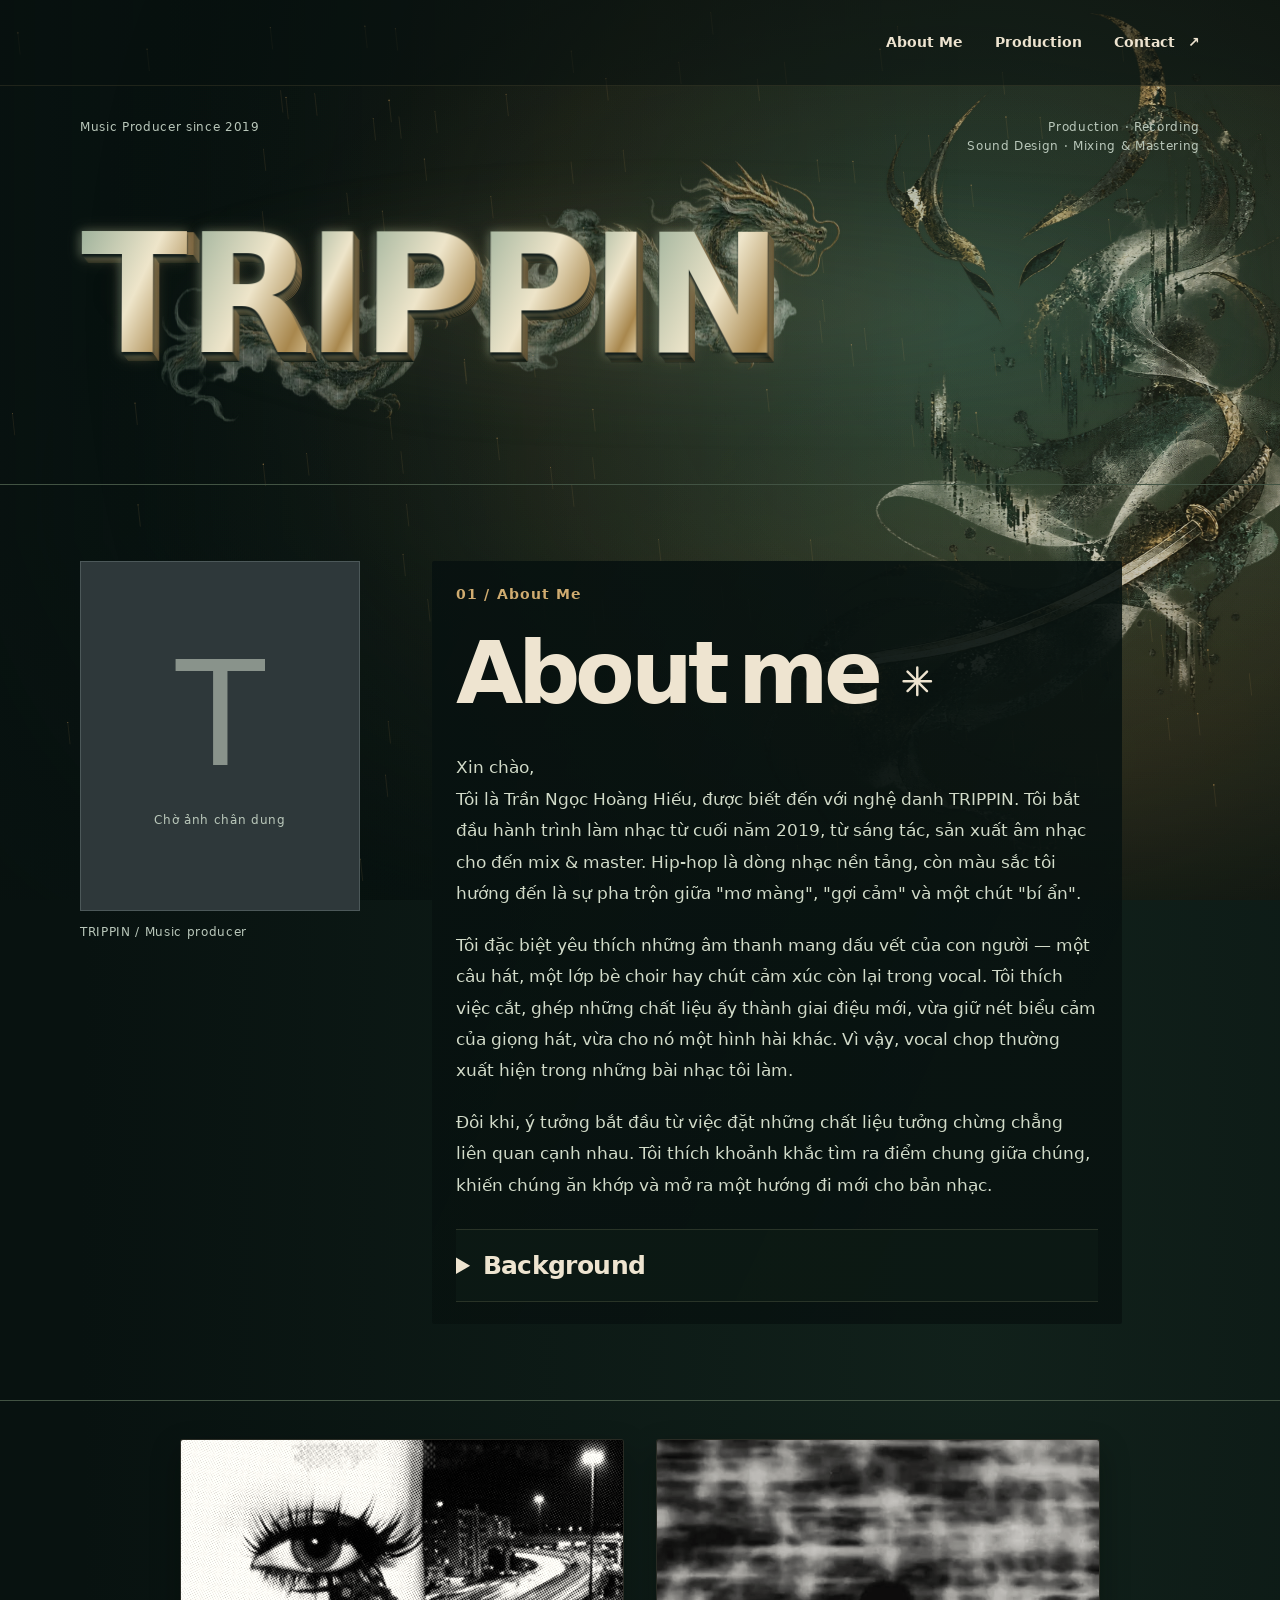
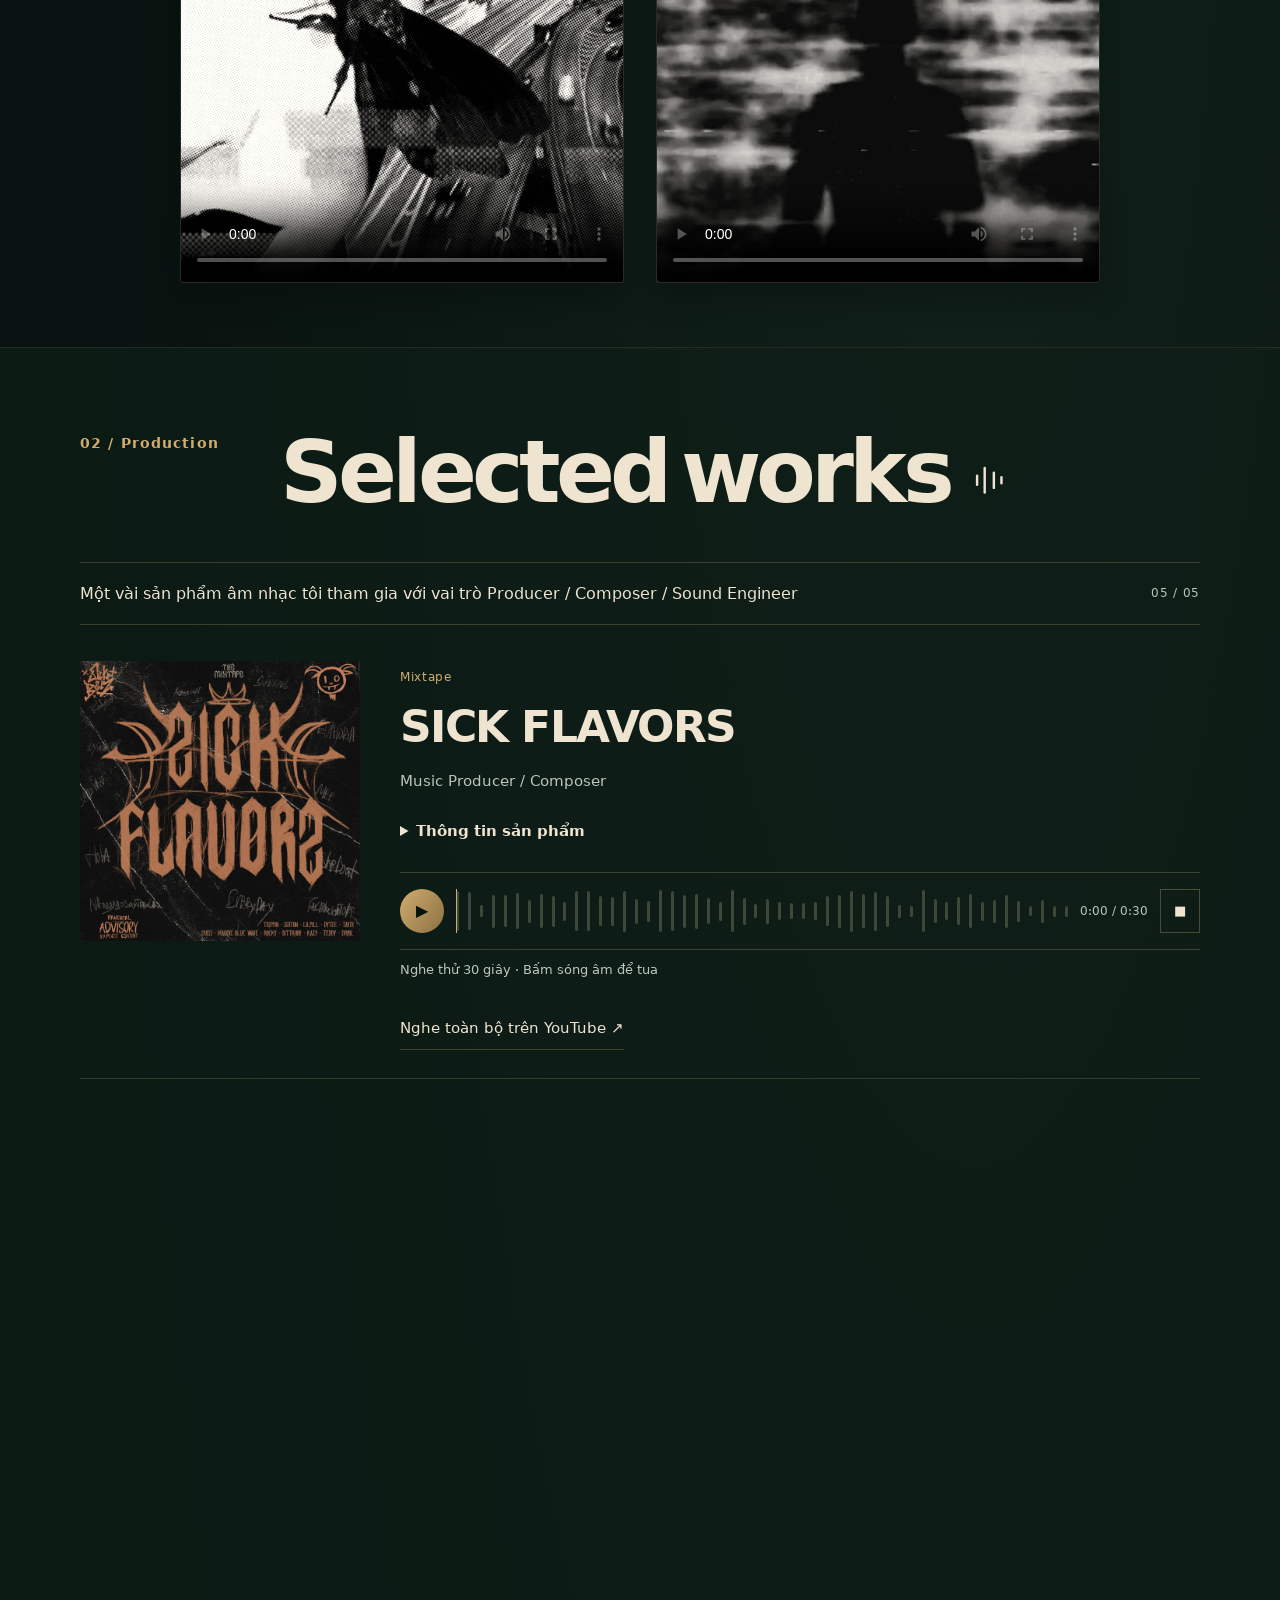
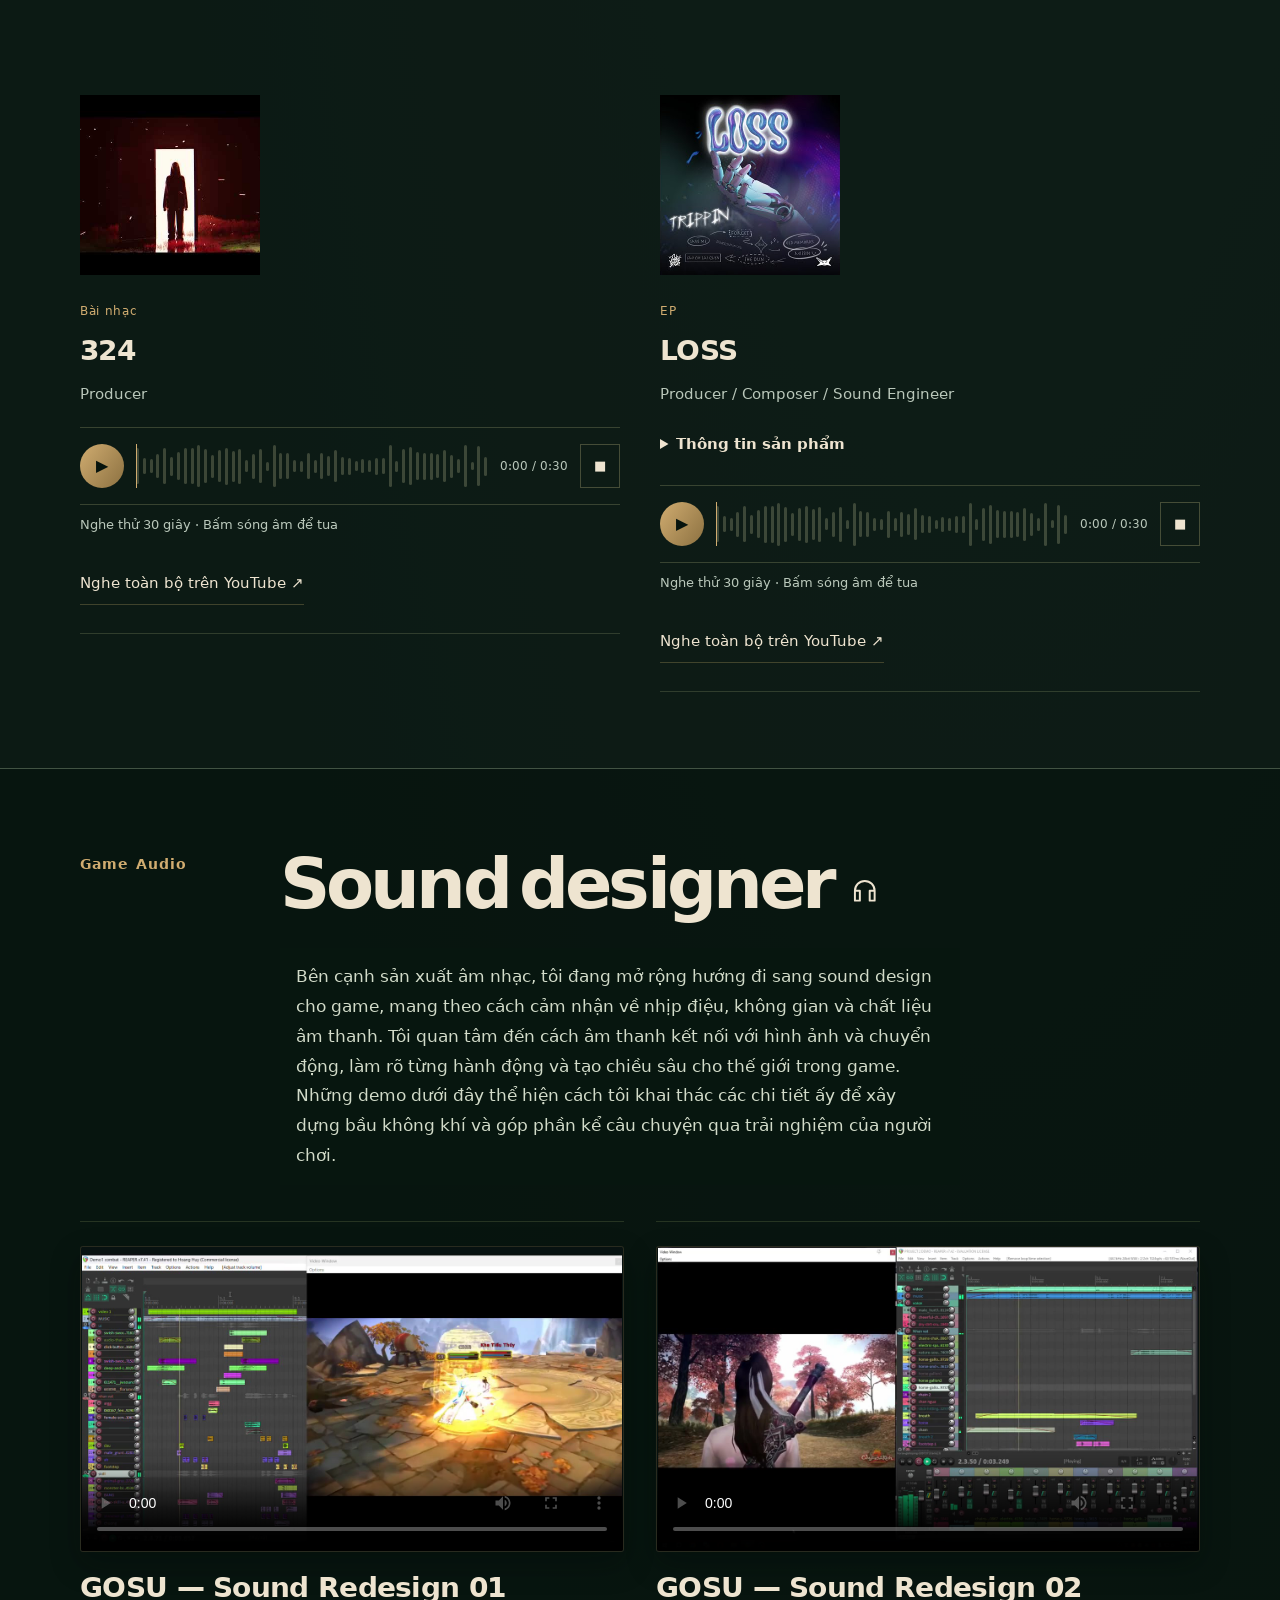
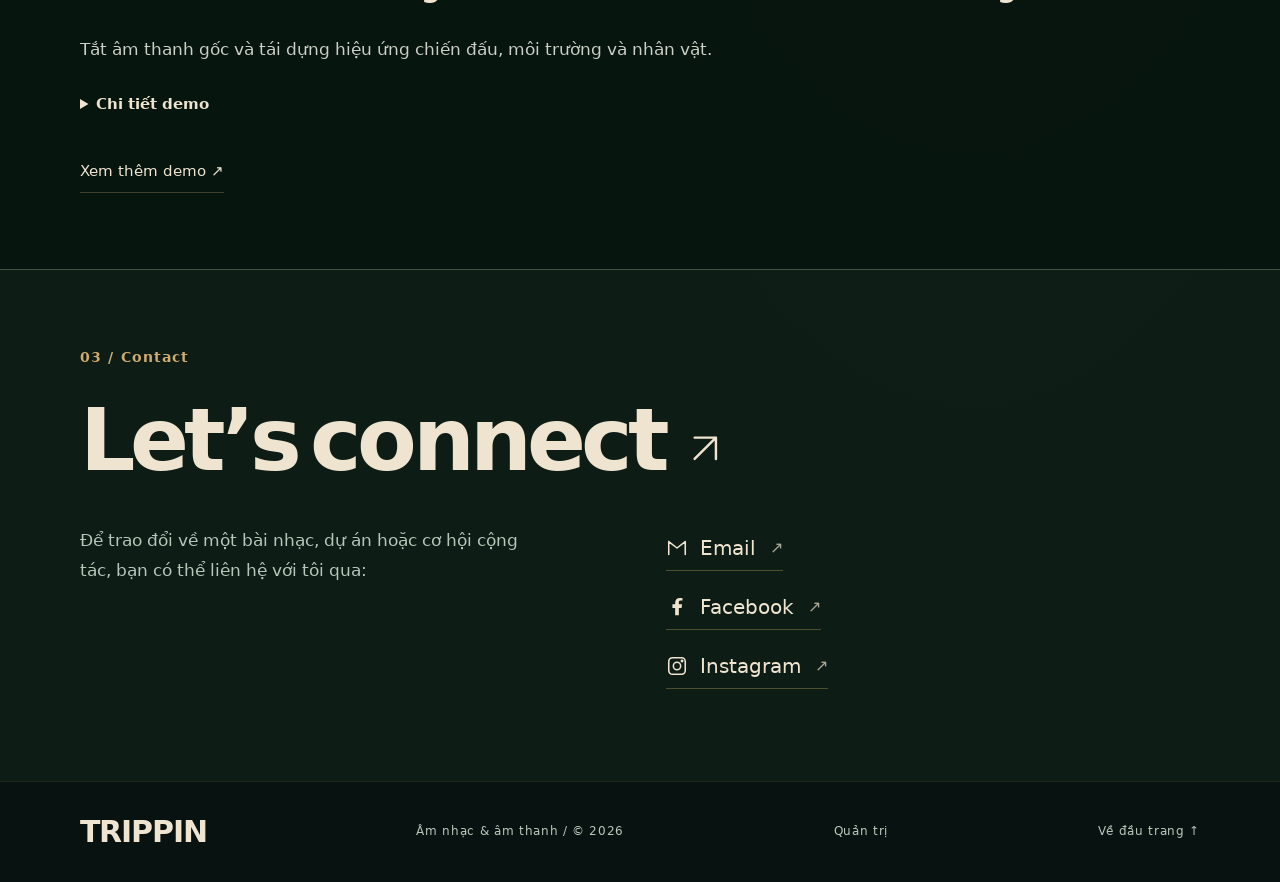
==== commit 8d7a1aef: "Consolidate GOSU demo notes and clarify sound design approach" ====
--- a/index.html
+++ b/index.html
@@ -1,4 +1,4 @@
-<!doctype html><html lang="vi"><head><meta charset="utf-8"><meta name="viewport" content="width=device-width,initial-scale=1"><meta name="theme-color" content="#081210"><meta name="description" content="TRIPPIN — Music producer từ cuối năm 2019. Sáng tác, sản xuất âm nhạc, mix & master. Hip-hop và những khám phá âm thanh mang tính con người."><title>TRIPPIN — Âm nhạc & khám phá âm thanh</title><link rel="preload" href="assets/fonts/trippin-sans-regular.woff" as="font" type="font/woff" crossorigin><link rel="preload" href="assets/fonts/trippin-sans-bold.woff" as="font" type="font/woff" crossorigin><link rel="stylesheet" href="fonts.css?v=19"><link rel="stylesheet" href="style.css?v=26"><link rel="stylesheet" href="visuals.css?v=42"><link rel="stylesheet" href="samurai.css?v=45"><script defer src="editor-store.js"></script><script defer src="content-loader.js"></script><script defer src="youtube-preview.js?v=2"></script><script defer src="app.js?v=35"></script><script defer src="visuals.js?v=46"></script></head><body><canvas id="interactionCanvas" aria-hidden="true"></canvas><div id="samuraiScene" class="samurai-scene" aria-hidden="true"><div class="samurai-halo"></div><div class="samurai-form" id="samuraiForm"><img id="samuraiFigure" src="assets/visuals/samurai-sonic-v3.png" alt="" fetchpriority="high"><img class="samurai-fragment" data-piece="0" src="assets/visuals/samurai-sonic-v3.png" alt="" loading="eager"><img class="samurai-fragment" data-piece="1" src="assets/visuals/samurai-sonic-v3.png" alt="" loading="eager"><img class="samurai-fragment" data-piece="2" src="assets/visuals/samurai-sonic-v3.png" alt="" loading="eager"><img class="samurai-fragment" data-piece="3" src="assets/visuals/samurai-sonic-v3.png" alt="" loading="eager"><img class="samurai-fragment" data-piece="4" src="assets/visuals/samurai-sonic-v3.png" alt="" loading="eager"><img class="samurai-fragment" data-piece="5" src="assets/visuals/samurai-sonic-v3.png" alt="" loading="eager"><img class="samurai-fragment" data-piece="6" src="assets/visuals/samurai-sonic-v3.png" alt="" loading="eager"><img class="samurai-fragment" data-piece="7" src="assets/visuals/samurai-sonic-v3.png" alt="" loading="eager"><img class="samurai-sheen" src="assets/visuals/samurai-sonic-v3.png" alt="" loading="eager"></div><div class="samurai-mist"></div></div><canvas id="ambientCanvas" aria-hidden="true"></canvas><div class="scroll-progress" aria-hidden="true"></div>
+<!doctype html><html lang="vi"><head><meta charset="utf-8"><meta name="viewport" content="width=device-width,initial-scale=1"><meta name="theme-color" content="#081210"><meta name="description" content="TRIPPIN — Music producer từ cuối năm 2019. Sáng tác, sản xuất âm nhạc, mix & master. Hip-hop và những khám phá âm thanh mang tính con người."><title>TRIPPIN — Âm nhạc & khám phá âm thanh</title><link rel="preload" href="assets/fonts/trippin-sans-regular.woff" as="font" type="font/woff" crossorigin><link rel="preload" href="assets/fonts/trippin-sans-bold.woff" as="font" type="font/woff" crossorigin><link rel="stylesheet" href="fonts.css?v=19"><link rel="stylesheet" href="style.css?v=27"><link rel="stylesheet" href="visuals.css?v=42"><link rel="stylesheet" href="samurai.css?v=45"><script defer src="editor-store.js"></script><script defer src="content-loader.js"></script><script defer src="youtube-preview.js?v=2"></script><script defer src="app.js?v=36"></script><script defer src="visuals.js?v=46"></script></head><body><canvas id="interactionCanvas" aria-hidden="true"></canvas><div id="samuraiScene" class="samurai-scene" aria-hidden="true"><div class="samurai-halo"></div><div class="samurai-form" id="samuraiForm"><img id="samuraiFigure" src="assets/visuals/samurai-sonic-v3.png" alt="" fetchpriority="high"><img class="samurai-fragment" data-piece="0" src="assets/visuals/samurai-sonic-v3.png" alt="" loading="eager"><img class="samurai-fragment" data-piece="1" src="assets/visuals/samurai-sonic-v3.png" alt="" loading="eager"><img class="samurai-fragment" data-piece="2" src="assets/visuals/samurai-sonic-v3.png" alt="" loading="eager"><img class="samurai-fragment" data-piece="3" src="assets/visuals/samurai-sonic-v3.png" alt="" loading="eager"><img class="samurai-fragment" data-piece="4" src="assets/visuals/samurai-sonic-v3.png" alt="" loading="eager"><img class="samurai-fragment" data-piece="5" src="assets/visuals/samurai-sonic-v3.png" alt="" loading="eager"><img class="samurai-fragment" data-piece="6" src="assets/visuals/samurai-sonic-v3.png" alt="" loading="eager"><img class="samurai-fragment" data-piece="7" src="assets/visuals/samurai-sonic-v3.png" alt="" loading="eager"><img class="samurai-sheen" src="assets/visuals/samurai-sonic-v3.png" alt="" loading="eager"></div><div class="samurai-mist"></div></div><canvas id="ambientCanvas" aria-hidden="true"></canvas><div class="scroll-progress" aria-hidden="true"></div>
 <a href="#main" class="skip">Đến nội dung</a>
 <header><nav aria-label="Điều hướng"><a href="#profile">About Me</a><a href="#production">Production</a><a href="#contact">Contact <span>↗</span></a></nav></header>
 <main id="main">
--- a/style.css
+++ b/style.css
@@ -43,3 +43,5 @@
 .about-video video{object-fit:cover;filter:sepia(.16) saturate(.55) hue-rotate(5deg);border-color:#d0ac7029}
 
 .game-demo video{border:1px solid #d0ac7029;border-radius:3px;background:#081210;box-shadow:0 12px 30px #02080655;aspect-ratio:16/9;object-fit:contain}
+
+.game-demo-note{margin-top:28px;max-width:820px}.game-demo-note p{font-size:17px;line-height:1.85;color:#cdd0c6;margin:0 0 18px}.game-demo-note .project-detail{margin-top:18px}.game-demo-note .project-detail p{margin:16px 0}.game-demo-note .demo-credit{font-size:14px;color:var(--muted);padding-top:16px;border-top:1px solid var(--line)}
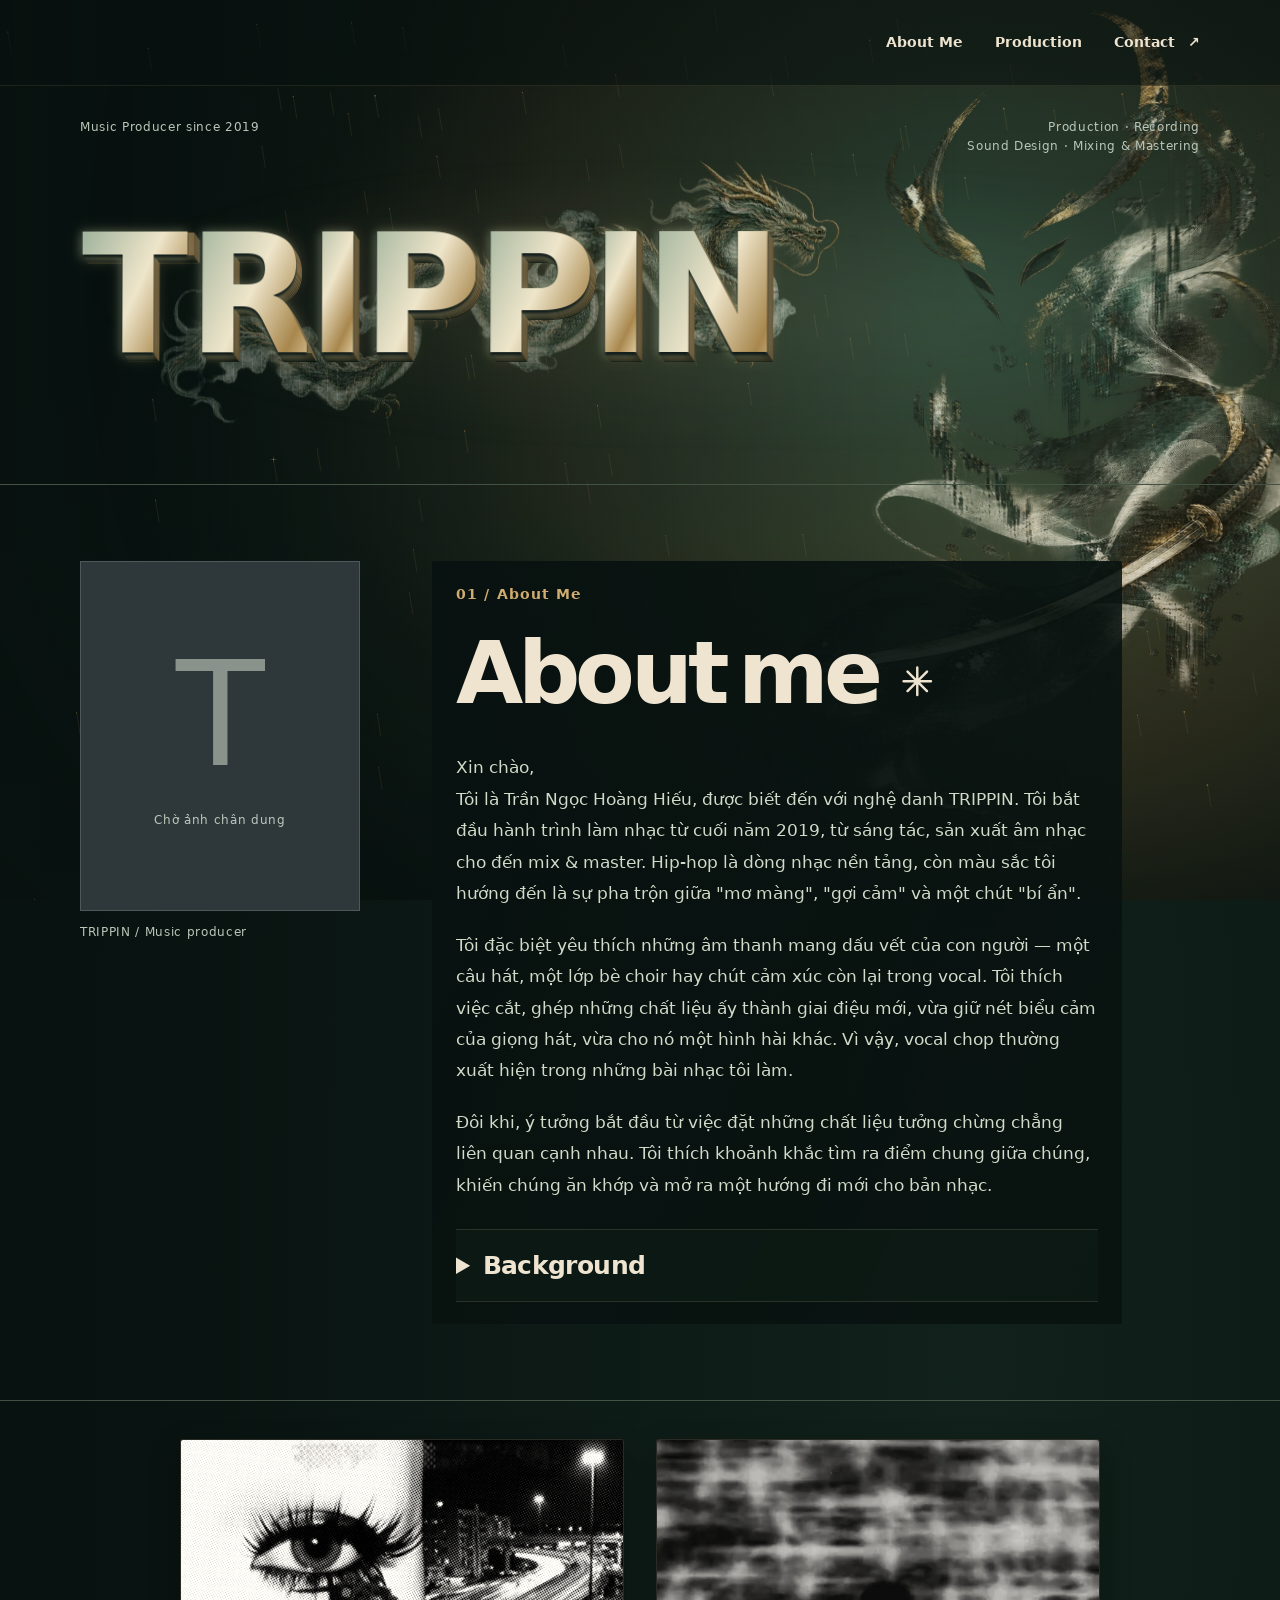
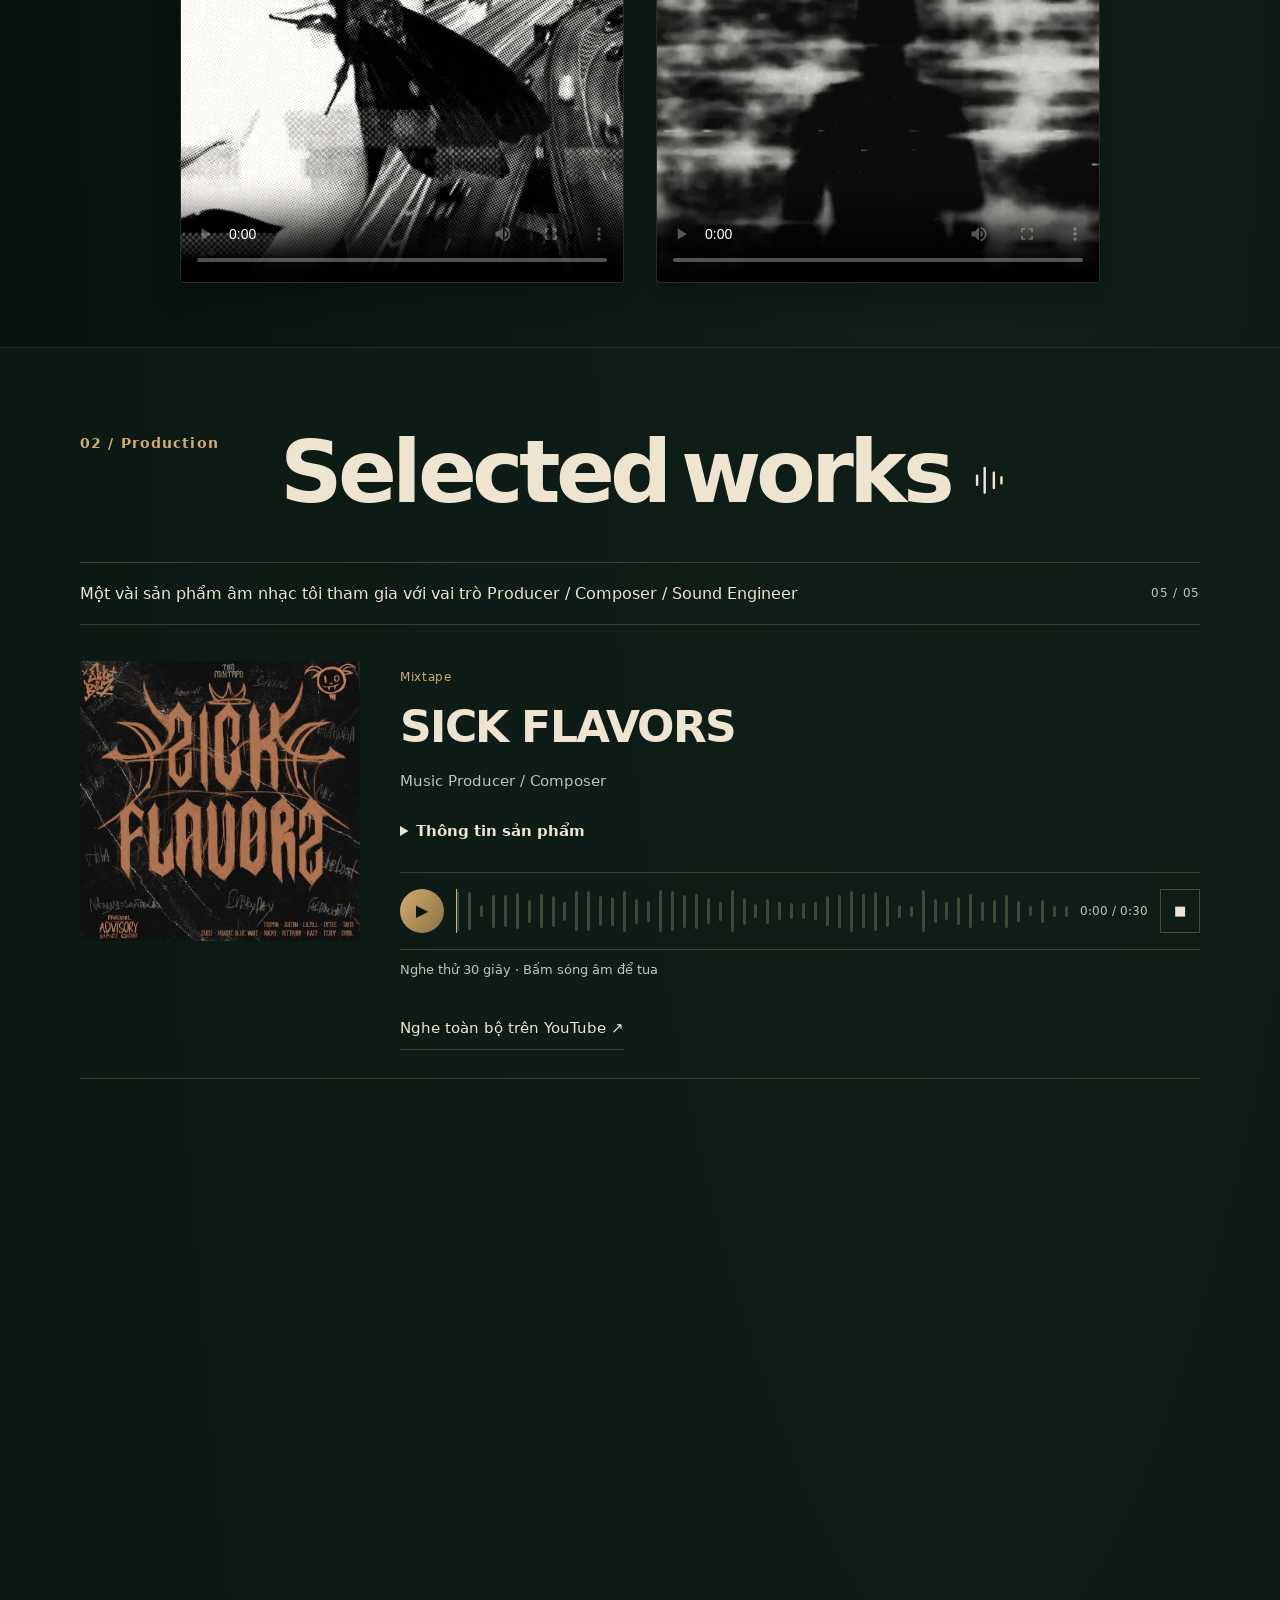
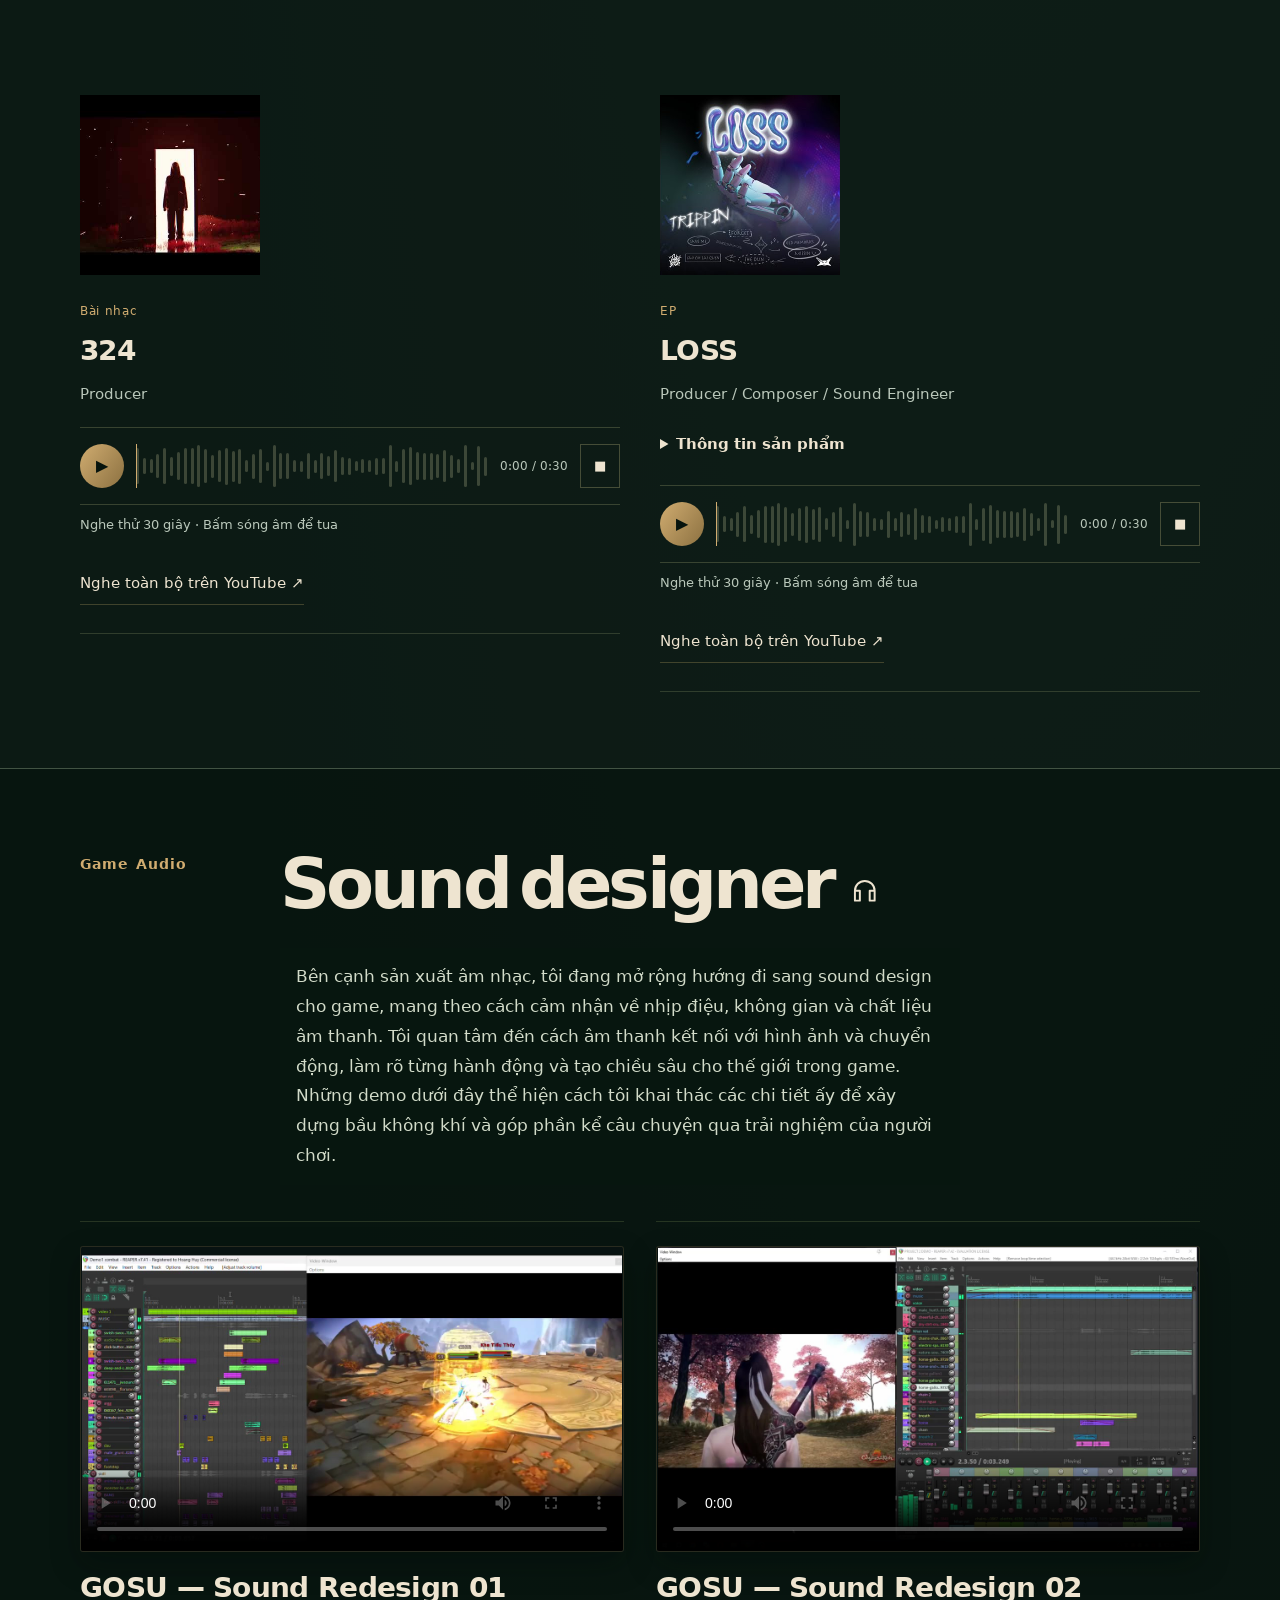
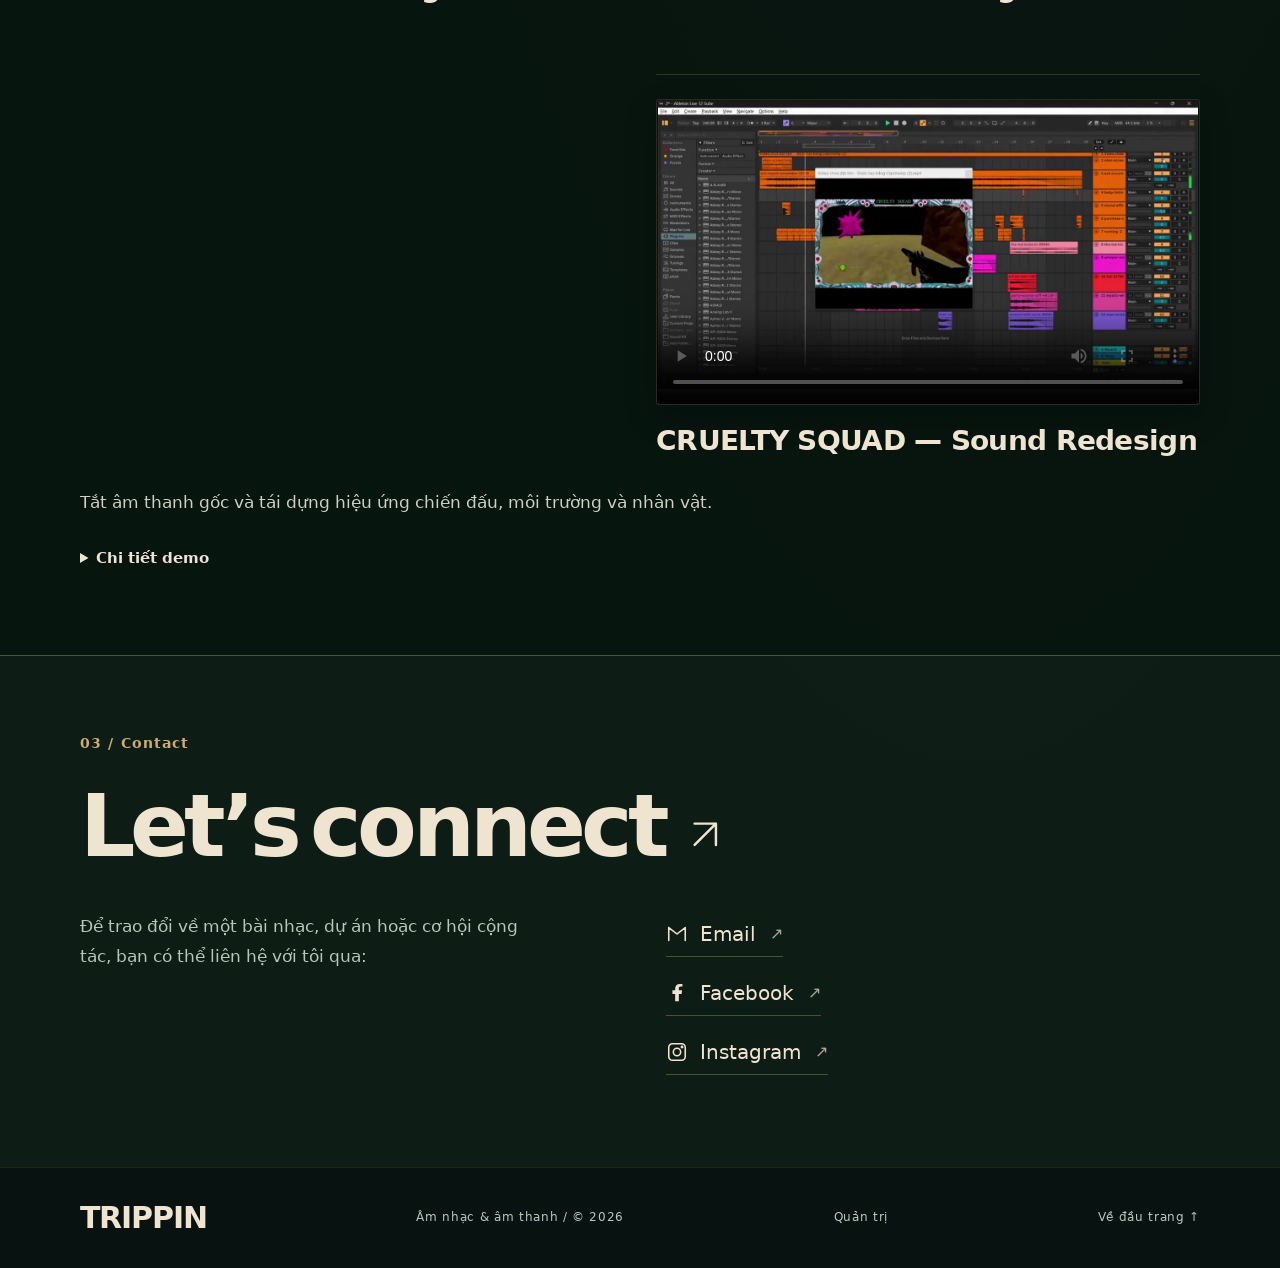
==== commit 56305c35: "Add Cruelty Squad demo below GOSU and remove extra demo link" ====
--- a/index.html
+++ b/index.html
@@ -1,4 +1,4 @@
-<!doctype html><html lang="vi"><head><meta charset="utf-8"><meta name="viewport" content="width=device-width,initial-scale=1"><meta name="theme-color" content="#081210"><meta name="description" content="TRIPPIN — Music producer từ cuối năm 2019. Sáng tác, sản xuất âm nhạc, mix & master. Hip-hop và những khám phá âm thanh mang tính con người."><title>TRIPPIN — Âm nhạc & khám phá âm thanh</title><link rel="preload" href="assets/fonts/trippin-sans-regular.woff" as="font" type="font/woff" crossorigin><link rel="preload" href="assets/fonts/trippin-sans-bold.woff" as="font" type="font/woff" crossorigin><link rel="stylesheet" href="fonts.css?v=19"><link rel="stylesheet" href="style.css?v=27"><link rel="stylesheet" href="visuals.css?v=42"><link rel="stylesheet" href="samurai.css?v=45"><script defer src="editor-store.js"></script><script defer src="content-loader.js"></script><script defer src="youtube-preview.js?v=2"></script><script defer src="app.js?v=36"></script><script defer src="visuals.js?v=46"></script></head><body><canvas id="interactionCanvas" aria-hidden="true"></canvas><div id="samuraiScene" class="samurai-scene" aria-hidden="true"><div class="samurai-halo"></div><div class="samurai-form" id="samuraiForm"><img id="samuraiFigure" src="assets/visuals/samurai-sonic-v3.png" alt="" fetchpriority="high"><img class="samurai-fragment" data-piece="0" src="assets/visuals/samurai-sonic-v3.png" alt="" loading="eager"><img class="samurai-fragment" data-piece="1" src="assets/visuals/samurai-sonic-v3.png" alt="" loading="eager"><img class="samurai-fragment" data-piece="2" src="assets/visuals/samurai-sonic-v3.png" alt="" loading="eager"><img class="samurai-fragment" data-piece="3" src="assets/visuals/samurai-sonic-v3.png" alt="" loading="eager"><img class="samurai-fragment" data-piece="4" src="assets/visuals/samurai-sonic-v3.png" alt="" loading="eager"><img class="samurai-fragment" data-piece="5" src="assets/visuals/samurai-sonic-v3.png" alt="" loading="eager"><img class="samurai-fragment" data-piece="6" src="assets/visuals/samurai-sonic-v3.png" alt="" loading="eager"><img class="samurai-fragment" data-piece="7" src="assets/visuals/samurai-sonic-v3.png" alt="" loading="eager"><img class="samurai-sheen" src="assets/visuals/samurai-sonic-v3.png" alt="" loading="eager"></div><div class="samurai-mist"></div></div><canvas id="ambientCanvas" aria-hidden="true"></canvas><div class="scroll-progress" aria-hidden="true"></div>
+<!doctype html><html lang="vi"><head><meta charset="utf-8"><meta name="viewport" content="width=device-width,initial-scale=1"><meta name="theme-color" content="#081210"><meta name="description" content="TRIPPIN — Music producer từ cuối năm 2019. Sáng tác, sản xuất âm nhạc, mix & master. Hip-hop và những khám phá âm thanh mang tính con người."><title>TRIPPIN — Âm nhạc & khám phá âm thanh</title><link rel="preload" href="assets/fonts/trippin-sans-regular.woff" as="font" type="font/woff" crossorigin><link rel="preload" href="assets/fonts/trippin-sans-bold.woff" as="font" type="font/woff" crossorigin><link rel="stylesheet" href="fonts.css?v=19"><link rel="stylesheet" href="style.css?v=28"><link rel="stylesheet" href="visuals.css?v=42"><link rel="stylesheet" href="samurai.css?v=45"><script defer src="editor-store.js"></script><script defer src="content-loader.js"></script><script defer src="youtube-preview.js?v=2"></script><script defer src="app.js?v=36"></script><script defer src="visuals.js?v=46"></script></head><body><canvas id="interactionCanvas" aria-hidden="true"></canvas><div id="samuraiScene" class="samurai-scene" aria-hidden="true"><div class="samurai-halo"></div><div class="samurai-form" id="samuraiForm"><img id="samuraiFigure" src="assets/visuals/samurai-sonic-v3.png" alt="" fetchpriority="high"><img class="samurai-fragment" data-piece="0" src="assets/visuals/samurai-sonic-v3.png" alt="" loading="eager"><img class="samurai-fragment" data-piece="1" src="assets/visuals/samurai-sonic-v3.png" alt="" loading="eager"><img class="samurai-fragment" data-piece="2" src="assets/visuals/samurai-sonic-v3.png" alt="" loading="eager"><img class="samurai-fragment" data-piece="3" src="assets/visuals/samurai-sonic-v3.png" alt="" loading="eager"><img class="samurai-fragment" data-piece="4" src="assets/visuals/samurai-sonic-v3.png" alt="" loading="eager"><img class="samurai-fragment" data-piece="5" src="assets/visuals/samurai-sonic-v3.png" alt="" loading="eager"><img class="samurai-fragment" data-piece="6" src="assets/visuals/samurai-sonic-v3.png" alt="" loading="eager"><img class="samurai-fragment" data-piece="7" src="assets/visuals/samurai-sonic-v3.png" alt="" loading="eager"><img class="samurai-sheen" src="assets/visuals/samurai-sonic-v3.png" alt="" loading="eager"></div><div class="samurai-mist"></div></div><canvas id="ambientCanvas" aria-hidden="true"></canvas><div class="scroll-progress" aria-hidden="true"></div>
 <a href="#main" class="skip">Đến nội dung</a>
 <header><nav aria-label="Điều hướng"><a href="#profile">About Me</a><a href="#production">Production</a><a href="#contact">Contact <span>↗</span></a></nav></header>
 <main id="main">
@@ -12,7 +12,7 @@
 </section>
 <section id="production" class="chapter production" aria-label="Production">
  <section id="work" class="section work"><div class="section-head"><span class="label">02 / Production</span><h2><span data-copy="workHeadingLead">Selected</span><br><em><span data-copy="workHeadingTail">works</span><svg class="heading-icon" viewBox="0 0 24 24" aria-hidden="true" focusable="false"><path d="M4 9v6M9 4v16M15 7v10M20 10v4"/></svg></em></h2></div><div class="filterbar"><span class="label">Một vài sản phẩm âm nhạc tôi tham gia với vai trò Producer / Composer / Sound Engineer</span><span id="workCount" class="label" role="status">00 / 05</span></div><div id="projects"></div><p id="archiveEmpty" class="collection-note">Một mixtape và bốn sản phẩm khác sẽ được bổ sung tại đây.</p></section>
- <section id="game-audio" class="section game-audio"><div class="game-intro"><span class="label">Game Audio</span><h2><span data-copy="gameHeadingLead">Sound</span><br><em><span data-copy="gameHeadingTail">designer</span><svg class="heading-icon" viewBox="0 0 24 24" aria-hidden="true" focusable="false"><path d="M4 13v-1a8 8 0 0 1 16 0v1M4 12h4v8H4zM16 12h4v8h-4z"/></svg></em></h2><p data-copy="gameIntro">Bên cạnh sản xuất âm nhạc, tôi đang mở rộng hướng đi sang sound design cho game, mang theo cách cảm nhận về nhịp điệu, không gian và chất liệu âm thanh. Tôi quan tâm đến cách âm thanh kết nối với hình ảnh và chuyển động, làm rõ từng hành động và tạo chiều sâu cho thế giới trong game. Những demo dưới đây thể hiện cách tôi khai thác các chi tiết ấy để xây dựng bầu không khí và góp phần kể câu chuyện qua trải nghiệm của người chơi.</p></div><div id="gameDemos"></div><div class="other-demos"><a class="quiet-link" data-link="otherGames" target="_blank" rel="noopener noreferrer">Xem thêm demo ↗</a></div><div id="gameEmpty" class="video-empty"><span class="label">Demo sẽ được bổ sung</span></div></section>
+ <section id="game-audio" class="section game-audio"><div class="game-intro"><span class="label">Game Audio</span><h2><span data-copy="gameHeadingLead">Sound</span><br><em><span data-copy="gameHeadingTail">designer</span><svg class="heading-icon" viewBox="0 0 24 24" aria-hidden="true" focusable="false"><path d="M4 13v-1a8 8 0 0 1 16 0v1M4 12h4v8H4zM16 12h4v8h-4z"/></svg></em></h2><p data-copy="gameIntro">Bên cạnh sản xuất âm nhạc, tôi đang mở rộng hướng đi sang sound design cho game, mang theo cách cảm nhận về nhịp điệu, không gian và chất liệu âm thanh. Tôi quan tâm đến cách âm thanh kết nối với hình ảnh và chuyển động, làm rõ từng hành động và tạo chiều sâu cho thế giới trong game. Những demo dưới đây thể hiện cách tôi khai thác các chi tiết ấy để xây dựng bầu không khí và góp phần kể câu chuyện qua trải nghiệm của người chơi.</p></div><div id="gameDemos"></div><div id="gameEmpty" class="video-empty"><span class="label">Demo sẽ được bổ sung</span></div></section>
 </section>
 <section id="contact" class="section contact"><span class="label">03 / Contact</span><h2><span data-copy="contactHeadingLead">Let’s</span><br><em><span data-copy="contactHeadingTail">connect</span><svg class="heading-icon" viewBox="0 0 24 24" aria-hidden="true" focusable="false"><path d="M5 19L19 5M5 5h14v14"/></svg></em></h2><div class="contact-bottom"><p data-copy="contactIntro">Để trao đổi về một bài nhạc, dự án hoặc cơ hội cộng tác, bạn có thể liên hệ với tôi qua:</p><div><div id="contactLinks"></div><p id="contactPending" class="small">Thông tin liên hệ đang được bổ sung.</p></div></div></section>
 </main><footer><a href="#" class="logo">TRIPPIN</a><span class="label">Âm nhạc & âm thanh / © 2026</span><a class="label admin-entry" href="admin.html">Quản trị</a><a href="#" class="label">Về đầu trang ↑</a></footer>
--- a/style.css
+++ b/style.css
@@ -45,3 +45,5 @@
 .game-demo video{border:1px solid #d0ac7029;border-radius:3px;background:#081210;box-shadow:0 12px 30px #02080655;aspect-ratio:16/9;object-fit:contain}
 
 .game-demo-note{margin-top:28px;max-width:820px}.game-demo-note p{font-size:17px;line-height:1.85;color:#cdd0c6;margin:0 0 18px}.game-demo-note .project-detail{margin-top:18px}.game-demo-note .project-detail p{margin:16px 0}.game-demo-note .demo-credit{font-size:14px;color:var(--muted);padding-top:16px;border-top:1px solid var(--line)}
+
+@media(min-width:761px){#gameDemos>.game-demo:nth-child(3){grid-column:2}}
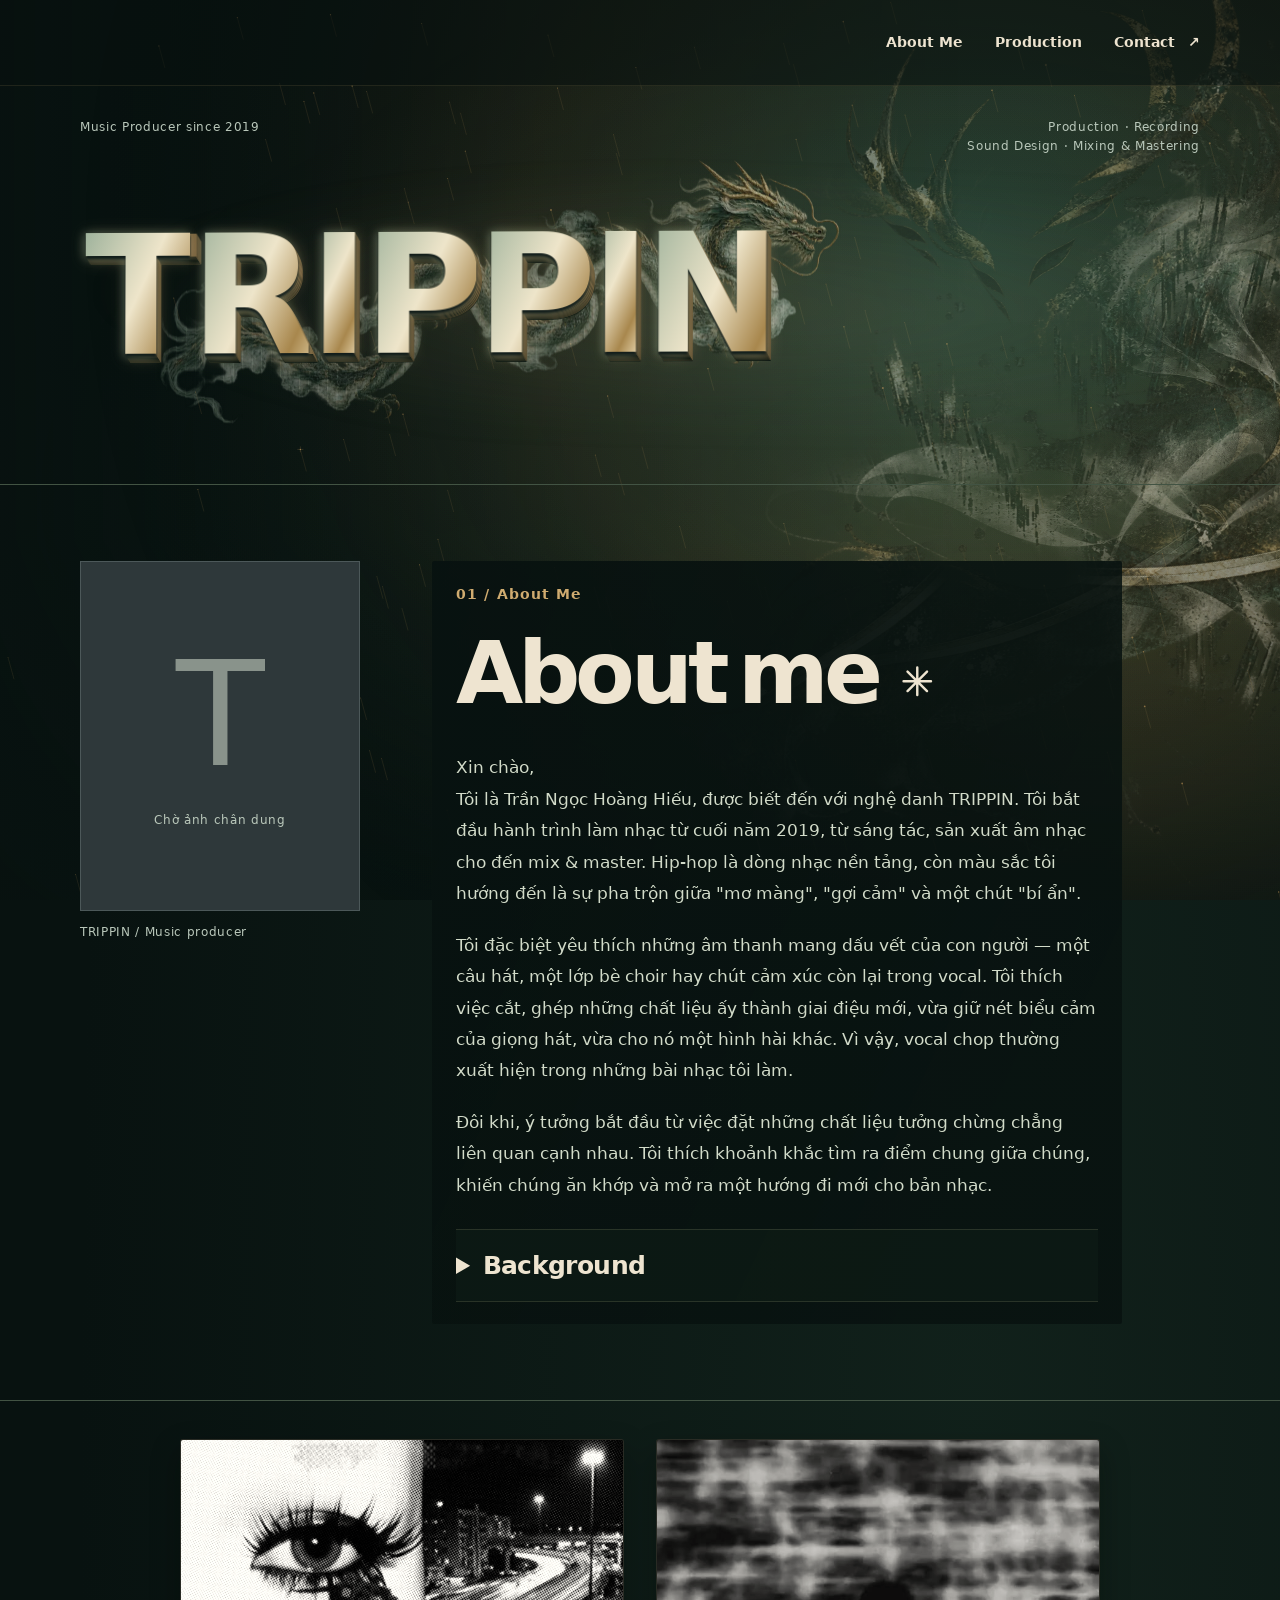
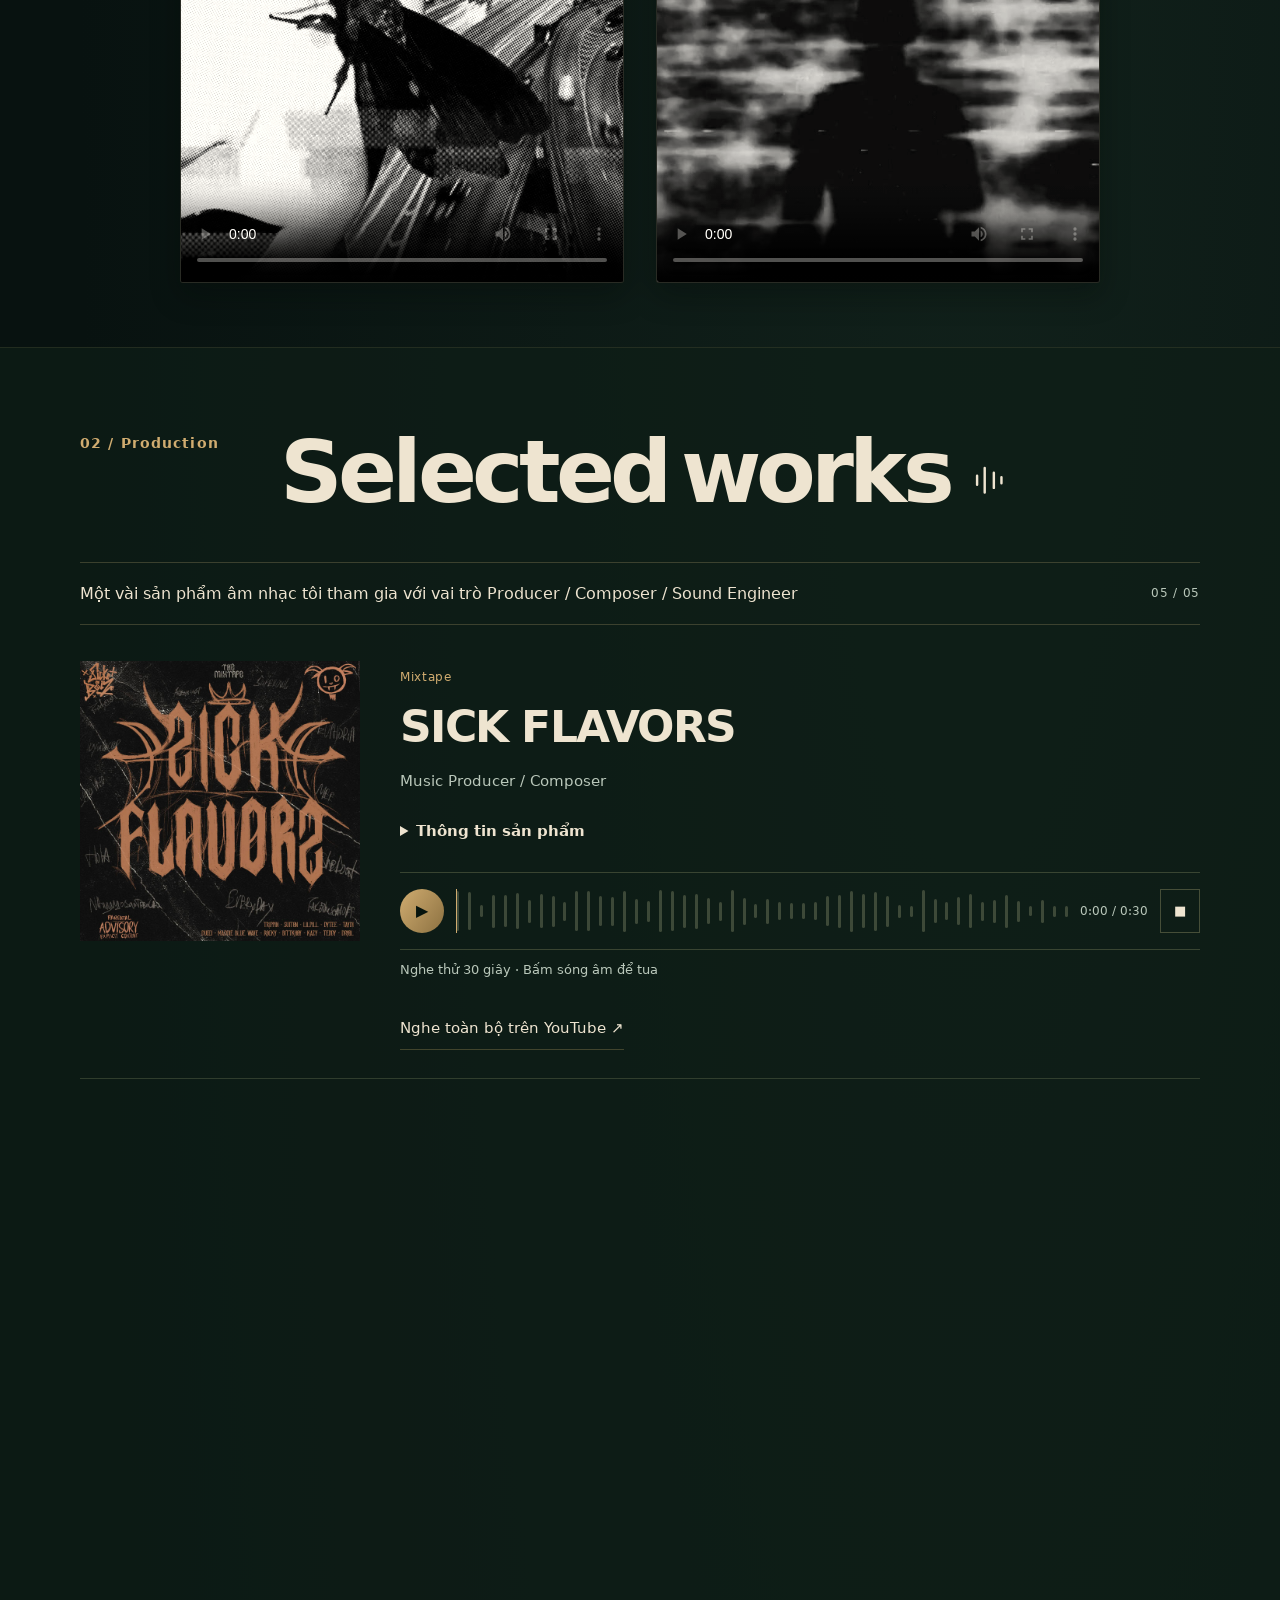
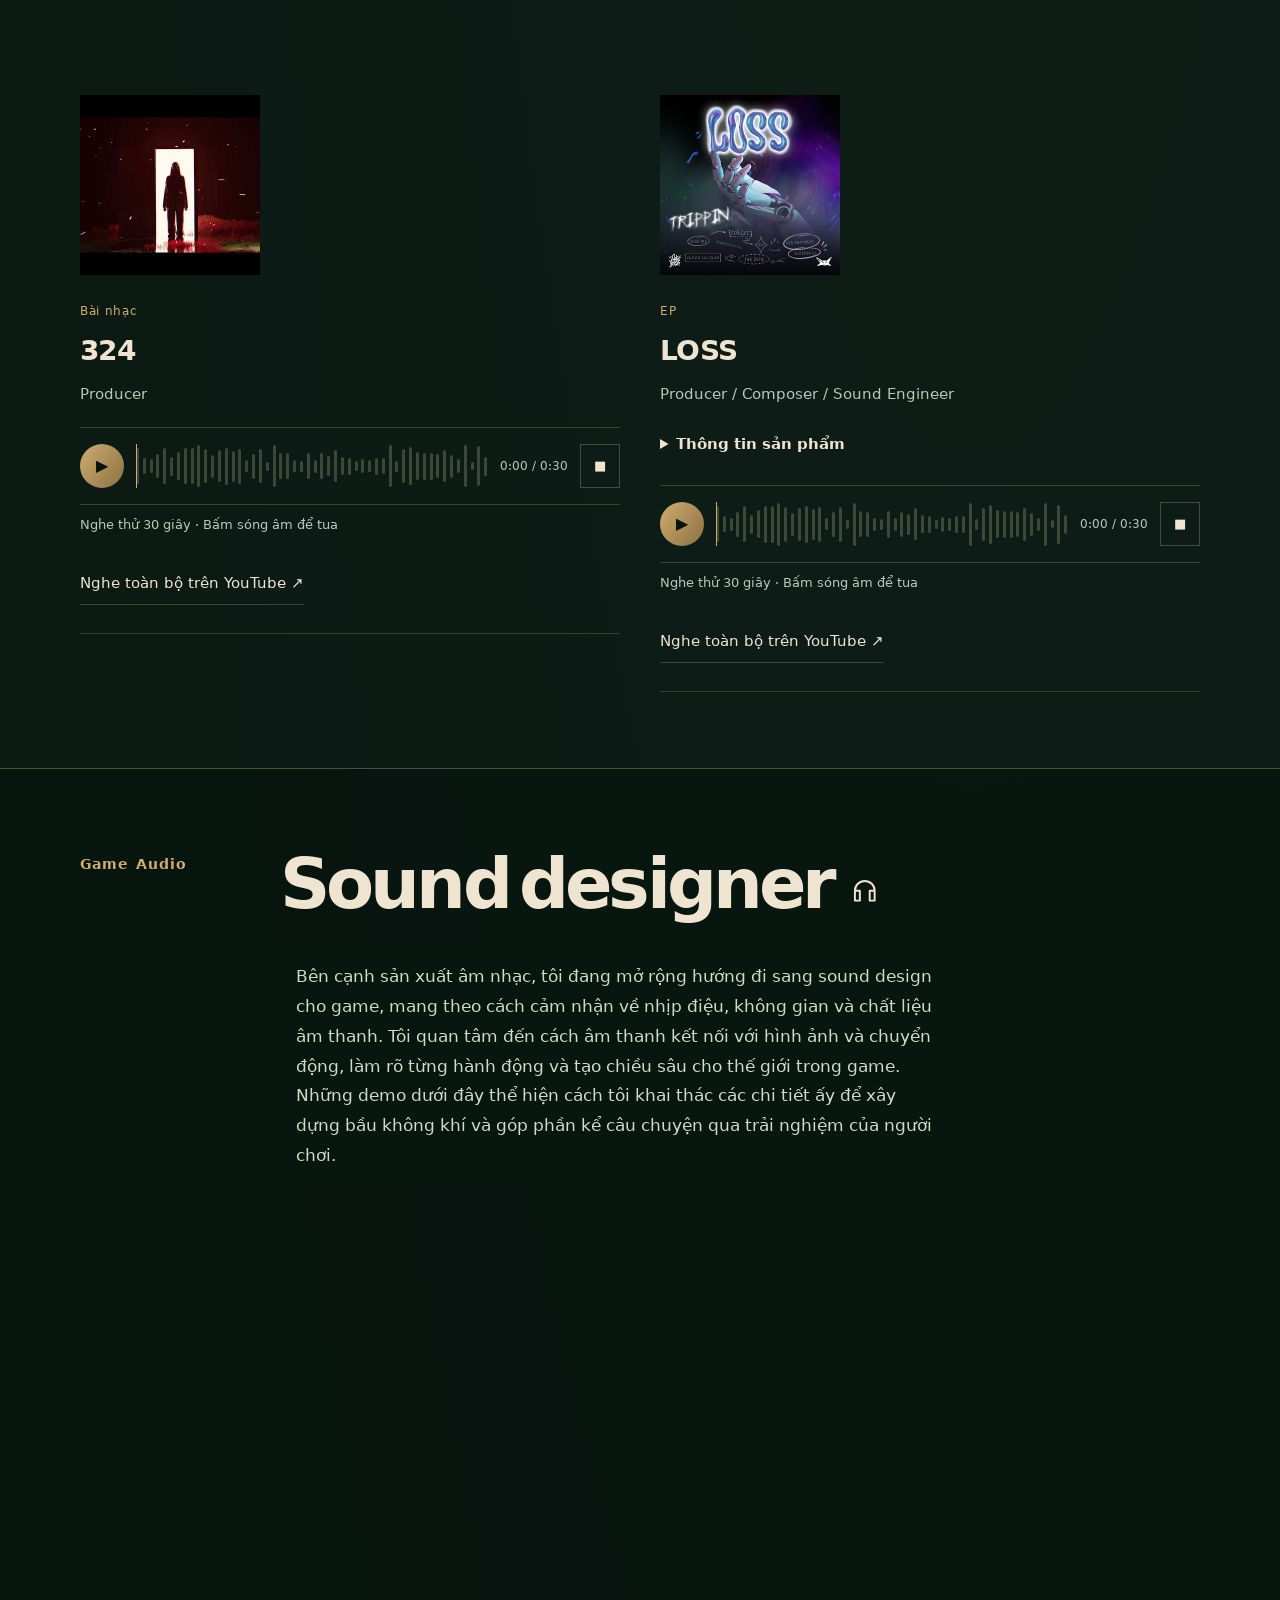
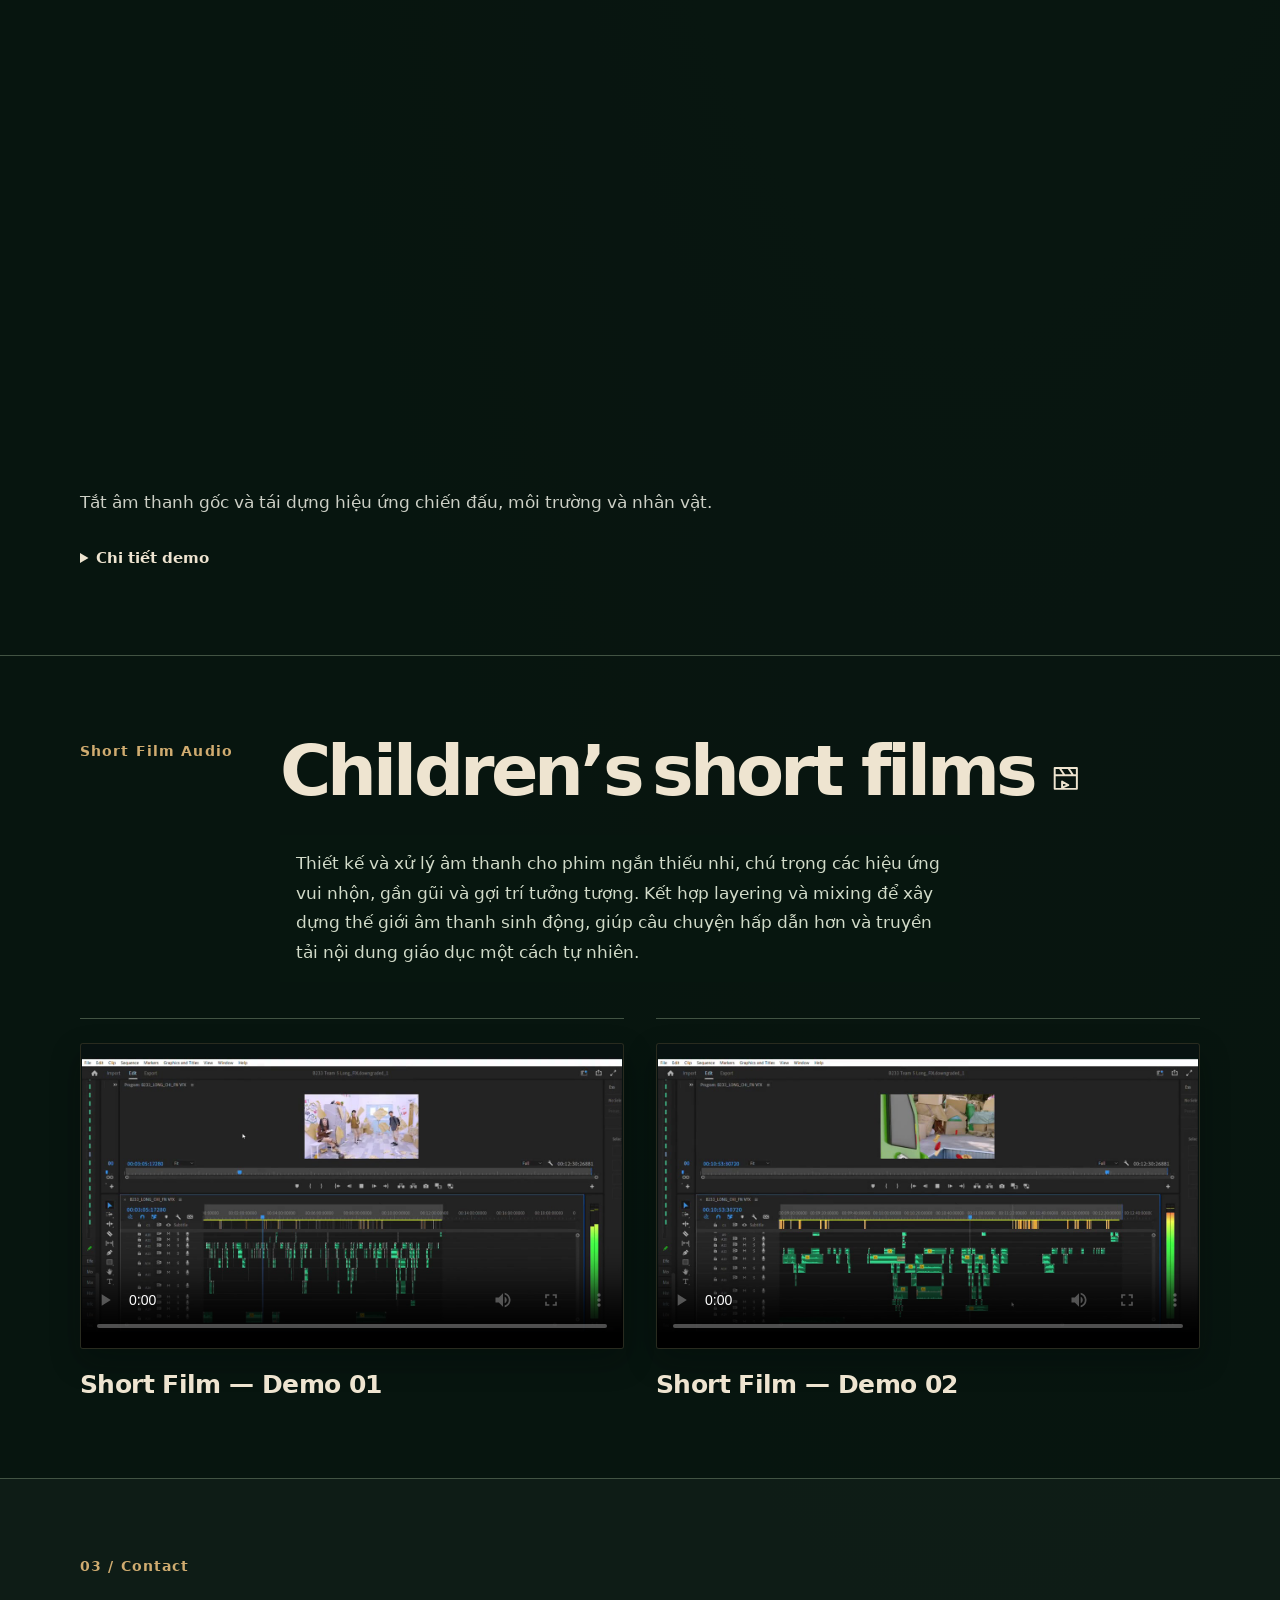
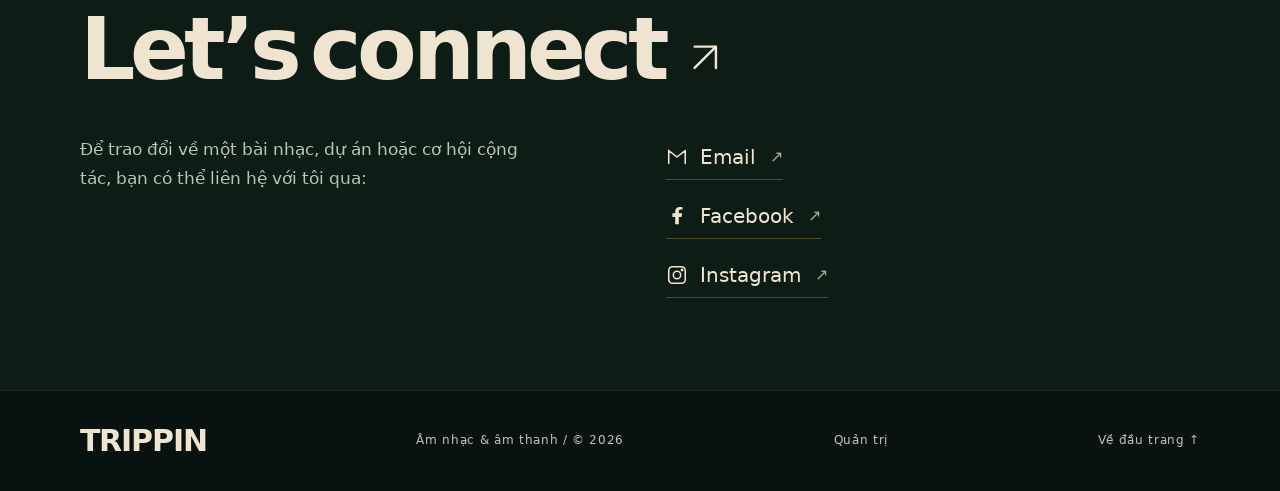
==== commit b834a303: "Add children's short film audio section with two playable demos" ====
--- a/index.html
+++ b/index.html
@@ -1,4 +1,4 @@
-<!doctype html><html lang="vi"><head><meta charset="utf-8"><meta name="viewport" content="width=device-width,initial-scale=1"><meta name="theme-color" content="#081210"><meta name="description" content="TRIPPIN — Music producer từ cuối năm 2019. Sáng tác, sản xuất âm nhạc, mix & master. Hip-hop và những khám phá âm thanh mang tính con người."><title>TRIPPIN — Âm nhạc & khám phá âm thanh</title><link rel="preload" href="assets/fonts/trippin-sans-regular.woff" as="font" type="font/woff" crossorigin><link rel="preload" href="assets/fonts/trippin-sans-bold.woff" as="font" type="font/woff" crossorigin><link rel="stylesheet" href="fonts.css?v=19"><link rel="stylesheet" href="style.css?v=28"><link rel="stylesheet" href="visuals.css?v=42"><link rel="stylesheet" href="samurai.css?v=45"><script defer src="editor-store.js"></script><script defer src="content-loader.js"></script><script defer src="youtube-preview.js?v=2"></script><script defer src="app.js?v=36"></script><script defer src="visuals.js?v=46"></script></head><body><canvas id="interactionCanvas" aria-hidden="true"></canvas><div id="samuraiScene" class="samurai-scene" aria-hidden="true"><div class="samurai-halo"></div><div class="samurai-form" id="samuraiForm"><img id="samuraiFigure" src="assets/visuals/samurai-sonic-v3.png" alt="" fetchpriority="high"><img class="samurai-fragment" data-piece="0" src="assets/visuals/samurai-sonic-v3.png" alt="" loading="eager"><img class="samurai-fragment" data-piece="1" src="assets/visuals/samurai-sonic-v3.png" alt="" loading="eager"><img class="samurai-fragment" data-piece="2" src="assets/visuals/samurai-sonic-v3.png" alt="" loading="eager"><img class="samurai-fragment" data-piece="3" src="assets/visuals/samurai-sonic-v3.png" alt="" loading="eager"><img class="samurai-fragment" data-piece="4" src="assets/visuals/samurai-sonic-v3.png" alt="" loading="eager"><img class="samurai-fragment" data-piece="5" src="assets/visuals/samurai-sonic-v3.png" alt="" loading="eager"><img class="samurai-fragment" data-piece="6" src="assets/visuals/samurai-sonic-v3.png" alt="" loading="eager"><img class="samurai-fragment" data-piece="7" src="assets/visuals/samurai-sonic-v3.png" alt="" loading="eager"><img class="samurai-sheen" src="assets/visuals/samurai-sonic-v3.png" alt="" loading="eager"></div><div class="samurai-mist"></div></div><canvas id="ambientCanvas" aria-hidden="true"></canvas><div class="scroll-progress" aria-hidden="true"></div>
+<!doctype html><html lang="vi"><head><meta charset="utf-8"><meta name="viewport" content="width=device-width,initial-scale=1"><meta name="theme-color" content="#081210"><meta name="description" content="TRIPPIN — Music producer từ cuối năm 2019. Sáng tác, sản xuất âm nhạc, mix & master. Hip-hop và những khám phá âm thanh mang tính con người."><title>TRIPPIN — Âm nhạc & khám phá âm thanh</title><link rel="preload" href="assets/fonts/trippin-sans-regular.woff" as="font" type="font/woff" crossorigin><link rel="preload" href="assets/fonts/trippin-sans-bold.woff" as="font" type="font/woff" crossorigin><link rel="stylesheet" href="fonts.css?v=19"><link rel="stylesheet" href="style.css?v=29"><link rel="stylesheet" href="visuals.css?v=42"><link rel="stylesheet" href="samurai.css?v=45"><script defer src="editor-store.js"></script><script defer src="content-loader.js"></script><script defer src="youtube-preview.js?v=2"></script><script defer src="app.js?v=37"></script><script defer src="visuals.js?v=46"></script></head><body><canvas id="interactionCanvas" aria-hidden="true"></canvas><div id="samuraiScene" class="samurai-scene" aria-hidden="true"><div class="samurai-halo"></div><div class="samurai-form" id="samuraiForm"><img id="samuraiFigure" src="assets/visuals/samurai-sonic-v3.png" alt="" fetchpriority="high"><img class="samurai-fragment" data-piece="0" src="assets/visuals/samurai-sonic-v3.png" alt="" loading="eager"><img class="samurai-fragment" data-piece="1" src="assets/visuals/samurai-sonic-v3.png" alt="" loading="eager"><img class="samurai-fragment" data-piece="2" src="assets/visuals/samurai-sonic-v3.png" alt="" loading="eager"><img class="samurai-fragment" data-piece="3" src="assets/visuals/samurai-sonic-v3.png" alt="" loading="eager"><img class="samurai-fragment" data-piece="4" src="assets/visuals/samurai-sonic-v3.png" alt="" loading="eager"><img class="samurai-fragment" data-piece="5" src="assets/visuals/samurai-sonic-v3.png" alt="" loading="eager"><img class="samurai-fragment" data-piece="6" src="assets/visuals/samurai-sonic-v3.png" alt="" loading="eager"><img class="samurai-fragment" data-piece="7" src="assets/visuals/samurai-sonic-v3.png" alt="" loading="eager"><img class="samurai-sheen" src="assets/visuals/samurai-sonic-v3.png" alt="" loading="eager"></div><div class="samurai-mist"></div></div><canvas id="ambientCanvas" aria-hidden="true"></canvas><div class="scroll-progress" aria-hidden="true"></div>
 <a href="#main" class="skip">Đến nội dung</a>
 <header><nav aria-label="Điều hướng"><a href="#profile">About Me</a><a href="#production">Production</a><a href="#contact">Contact <span>↗</span></a></nav></header>
 <main id="main">
@@ -13,6 +13,7 @@
 <section id="production" class="chapter production" aria-label="Production">
  <section id="work" class="section work"><div class="section-head"><span class="label">02 / Production</span><h2><span data-copy="workHeadingLead">Selected</span><br><em><span data-copy="workHeadingTail">works</span><svg class="heading-icon" viewBox="0 0 24 24" aria-hidden="true" focusable="false"><path d="M4 9v6M9 4v16M15 7v10M20 10v4"/></svg></em></h2></div><div class="filterbar"><span class="label">Một vài sản phẩm âm nhạc tôi tham gia với vai trò Producer / Composer / Sound Engineer</span><span id="workCount" class="label" role="status">00 / 05</span></div><div id="projects"></div><p id="archiveEmpty" class="collection-note">Một mixtape và bốn sản phẩm khác sẽ được bổ sung tại đây.</p></section>
  <section id="game-audio" class="section game-audio"><div class="game-intro"><span class="label">Game Audio</span><h2><span data-copy="gameHeadingLead">Sound</span><br><em><span data-copy="gameHeadingTail">designer</span><svg class="heading-icon" viewBox="0 0 24 24" aria-hidden="true" focusable="false"><path d="M4 13v-1a8 8 0 0 1 16 0v1M4 12h4v8H4zM16 12h4v8h-4z"/></svg></em></h2><p data-copy="gameIntro">Bên cạnh sản xuất âm nhạc, tôi đang mở rộng hướng đi sang sound design cho game, mang theo cách cảm nhận về nhịp điệu, không gian và chất liệu âm thanh. Tôi quan tâm đến cách âm thanh kết nối với hình ảnh và chuyển động, làm rõ từng hành động và tạo chiều sâu cho thế giới trong game. Những demo dưới đây thể hiện cách tôi khai thác các chi tiết ấy để xây dựng bầu không khí và góp phần kể câu chuyện qua trải nghiệm của người chơi.</p></div><div id="gameDemos"></div><div id="gameEmpty" class="video-empty"><span class="label">Demo sẽ được bổ sung</span></div></section>
+ <section id="film-audio" class="section film-audio game-audio" aria-label="Short Film Audio"><div class="game-intro"><span class="label">Short Film Audio</span><h2><span data-copy="filmHeadingLead">Children’s</span><br><em><span data-copy="filmHeadingTail">short films</span><svg class="heading-icon" viewBox="0 0 24 24" aria-hidden="true" focusable="false"><path d="M3 10h18v11H3zM3 10V4h18v6M7 4l4 6M14 4l4 6M9 15l5 3-5 2z"/></svg></em></h2><p data-copy="filmIntro">Thiết kế và xử lý âm thanh cho phim ngắn thiếu nhi, chú trọng các hiệu ứng vui nhộn, gần gũi và gợi trí tưởng tượng. Kết hợp layering và mixing để xây dựng thế giới âm thanh sinh động, giúp câu chuyện hấp dẫn hơn và truyền tải nội dung giáo dục một cách tự nhiên.</p></div><div id="filmDemos"></div></section>
 </section>
 <section id="contact" class="section contact"><span class="label">03 / Contact</span><h2><span data-copy="contactHeadingLead">Let’s</span><br><em><span data-copy="contactHeadingTail">connect</span><svg class="heading-icon" viewBox="0 0 24 24" aria-hidden="true" focusable="false"><path d="M5 19L19 5M5 5h14v14"/></svg></em></h2><div class="contact-bottom"><p data-copy="contactIntro">Để trao đổi về một bài nhạc, dự án hoặc cơ hội cộng tác, bạn có thể liên hệ với tôi qua:</p><div><div id="contactLinks"></div><p id="contactPending" class="small">Thông tin liên hệ đang được bổ sung.</p></div></div></section>
 </main><footer><a href="#" class="logo">TRIPPIN</a><span class="label">Âm nhạc & âm thanh / © 2026</span><a class="label admin-entry" href="admin.html">Quản trị</a><a href="#" class="label">Về đầu trang ↑</a></footer>
--- a/style.css
+++ b/style.css
@@ -47,3 +47,5 @@
 .game-demo-note{margin-top:28px;max-width:820px}.game-demo-note p{font-size:17px;line-height:1.85;color:#cdd0c6;margin:0 0 18px}.game-demo-note .project-detail{margin-top:18px}.game-demo-note .project-detail p{margin:16px 0}.game-demo-note .demo-credit{font-size:14px;color:var(--muted);padding-top:16px;border-top:1px solid var(--line)}
 
 @media(min-width:761px){#gameDemos>.game-demo:nth-child(3){grid-column:2}}
+
+.film-audio{border-top:1px solid var(--line)}#filmDemos{display:grid;grid-template-columns:repeat(2,minmax(0,1fr));gap:32px;margin-top:36px}.film-demo{min-width:0;padding-top:24px;border-top:1px solid var(--line)}.film-demo video{display:block;width:100%;aspect-ratio:16/9;object-fit:contain;background:#081210;border:1px solid #d0ac7029;border-radius:3px;box-shadow:0 12px 30px #02080655}.film-demo h3{font:700 25px/1.4 var(--sans);margin:18px 0 0}.film-demo p{font-size:16px;color:var(--muted)}@media(max-width:760px){#filmDemos{grid-template-columns:1fr}}
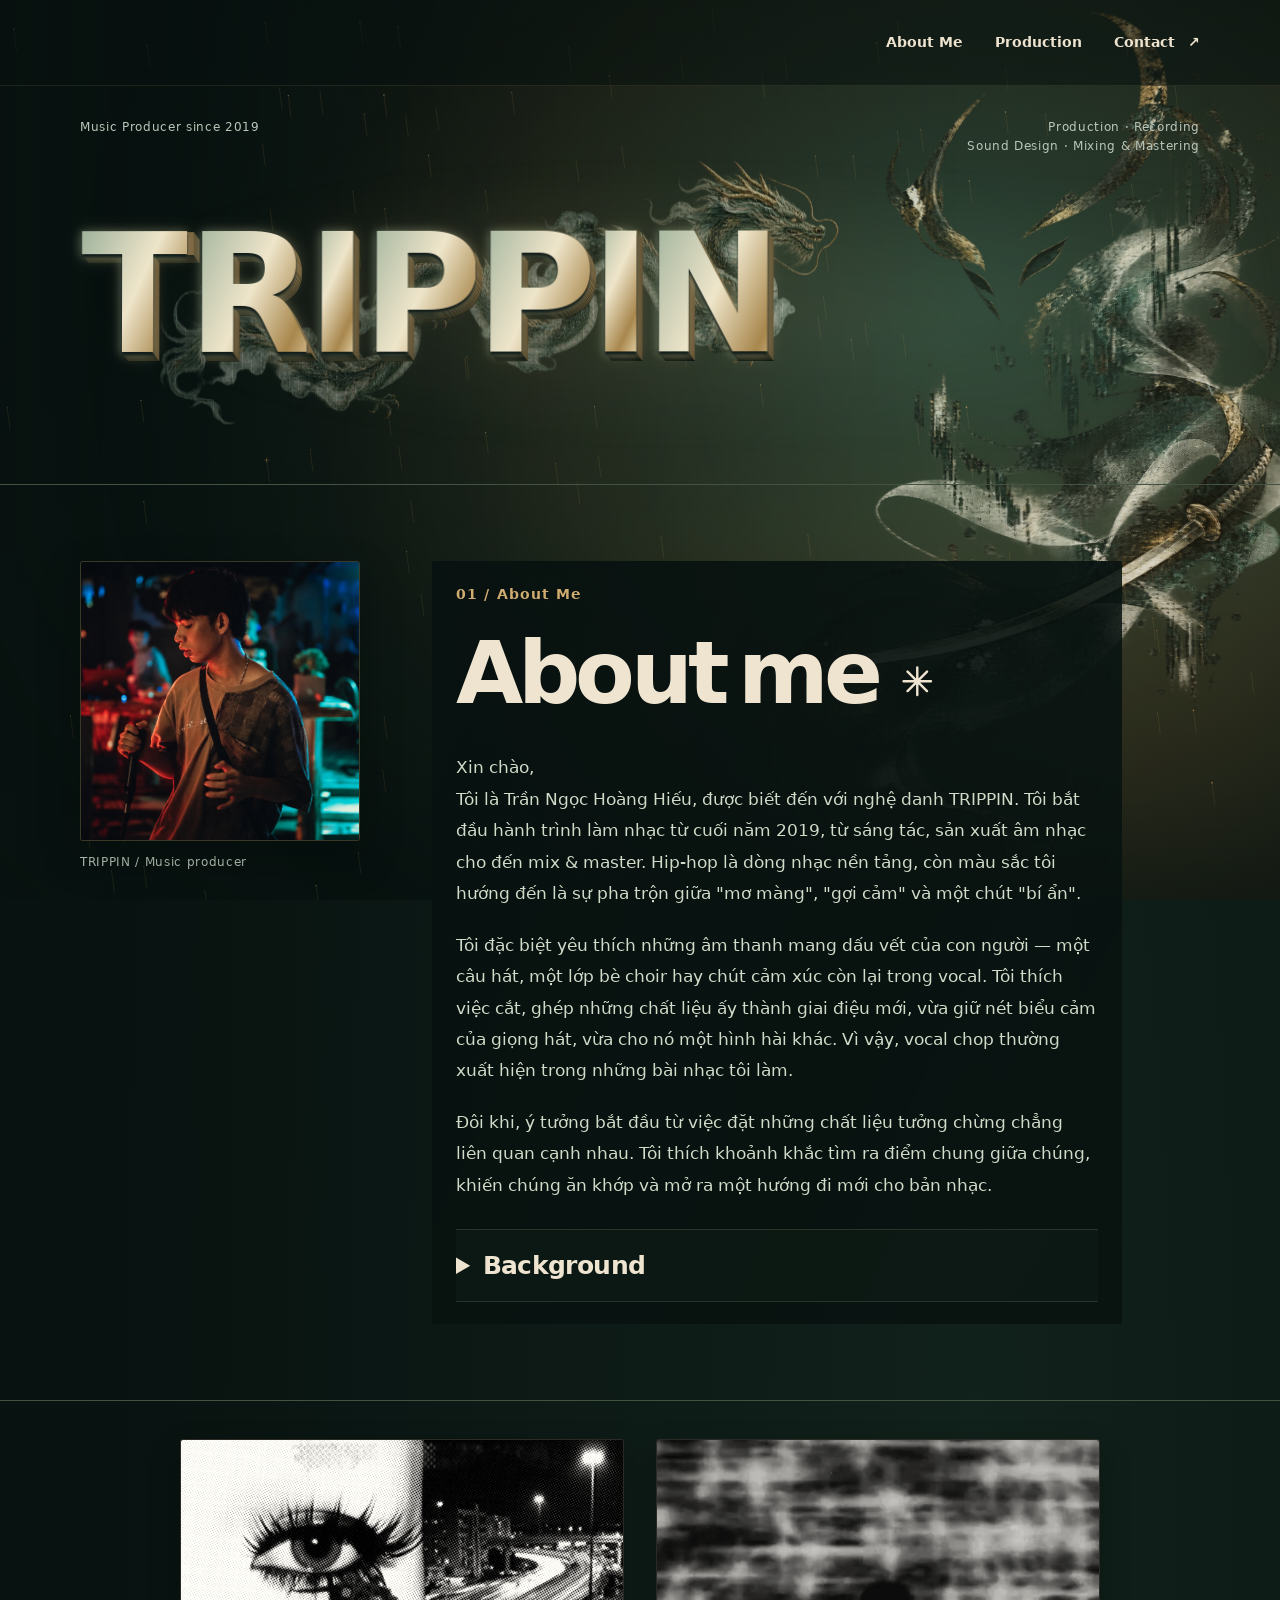
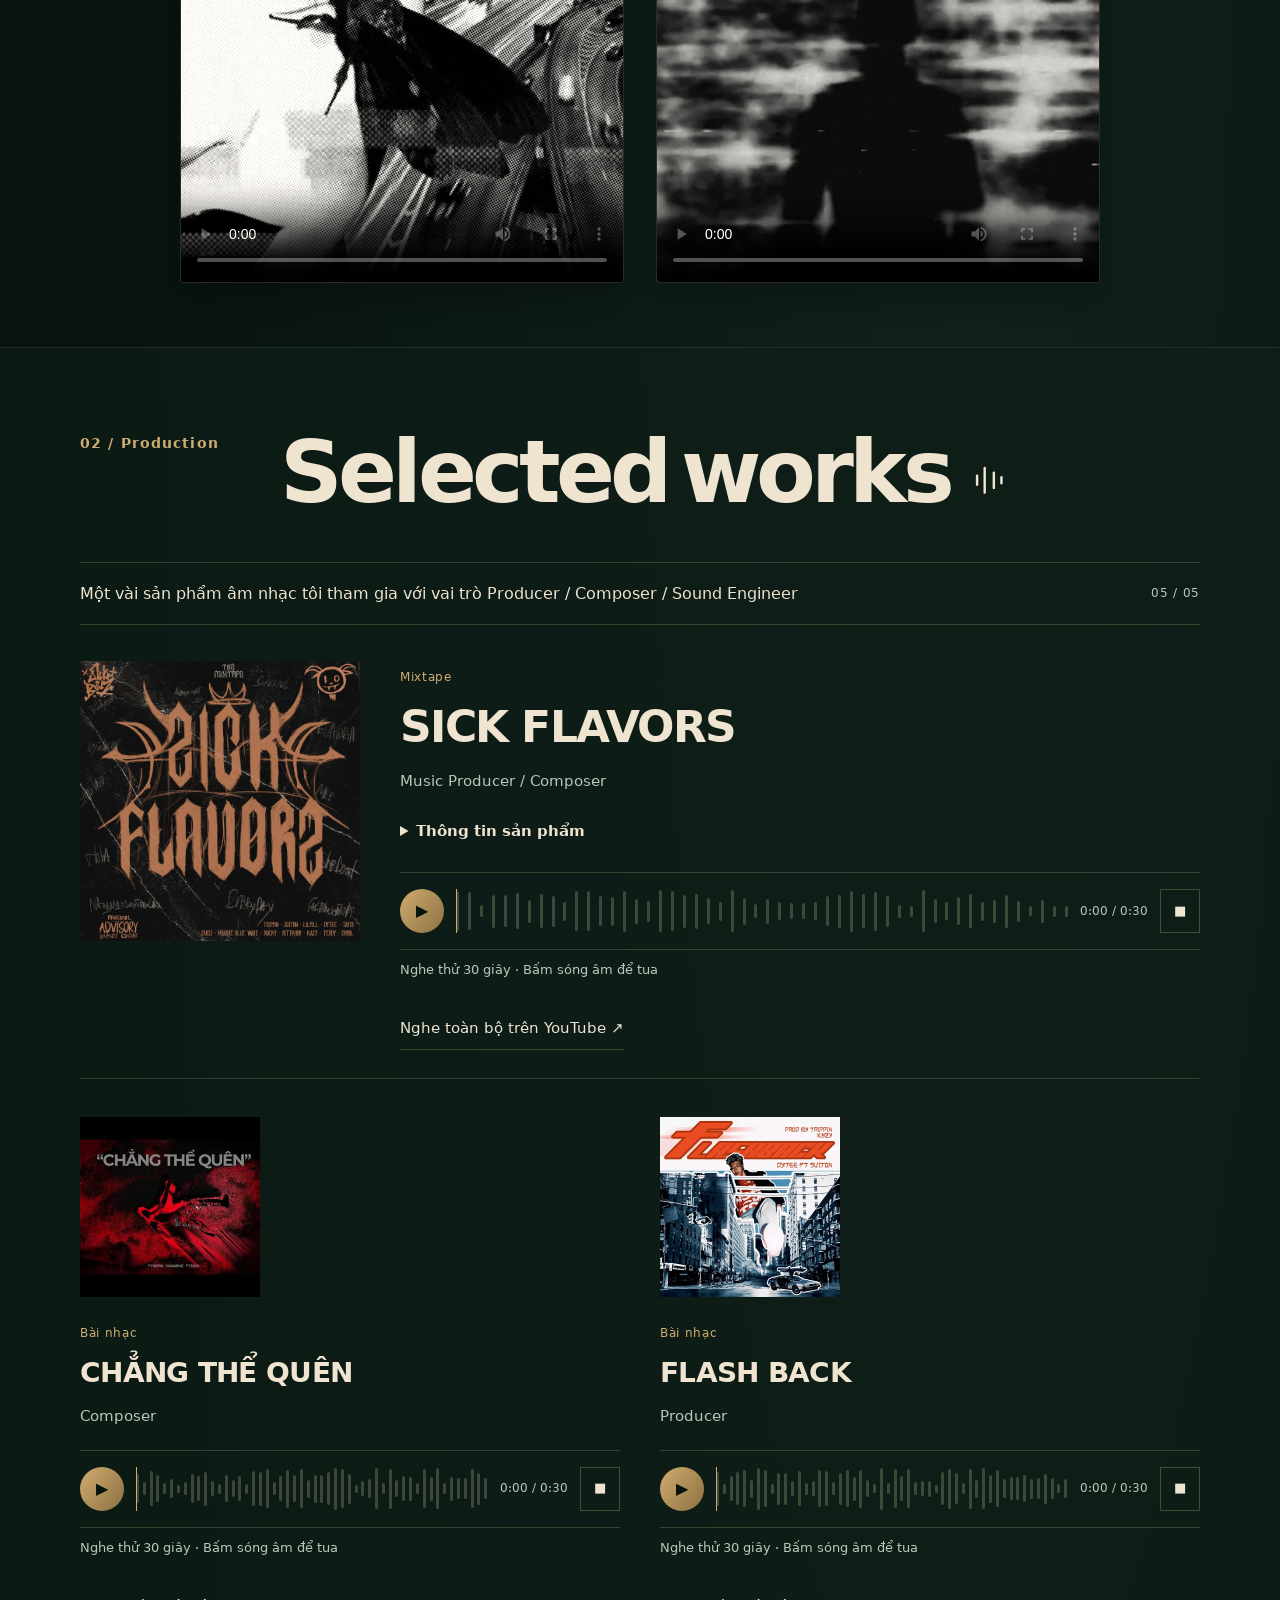
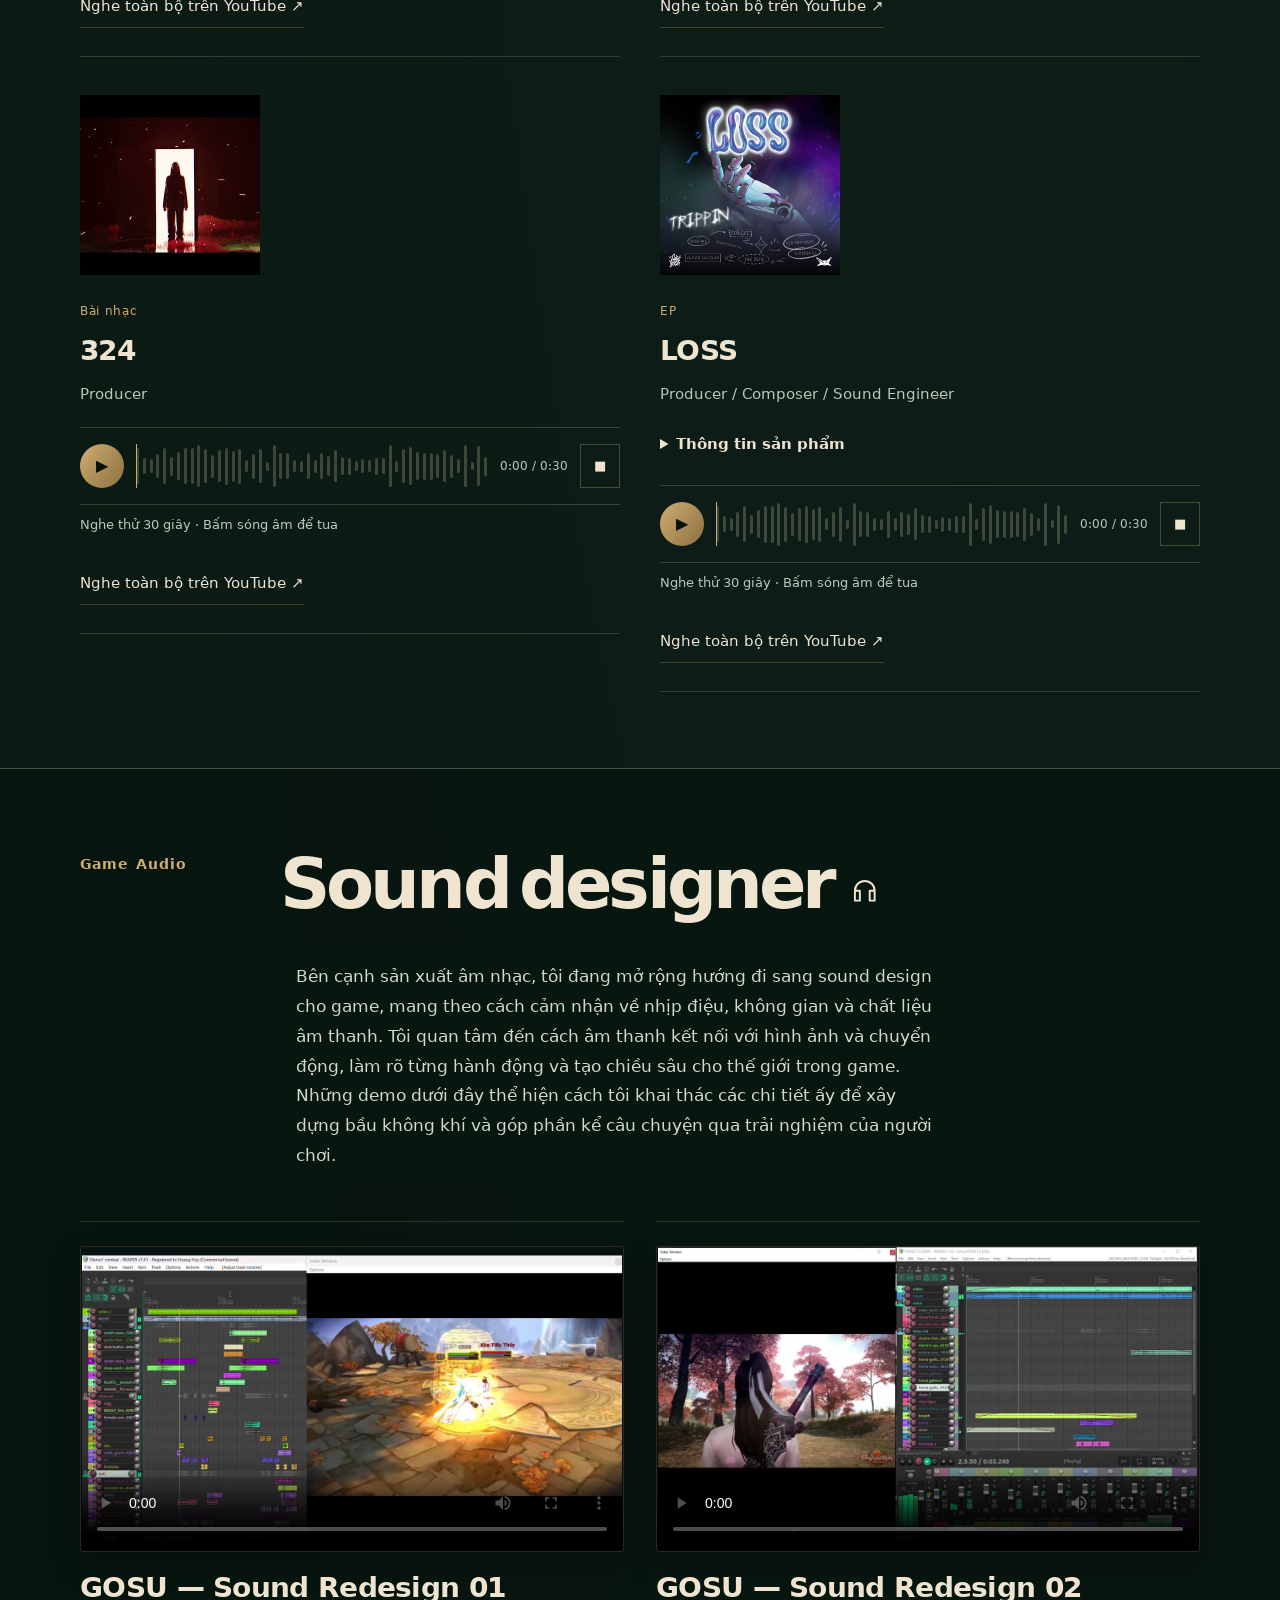
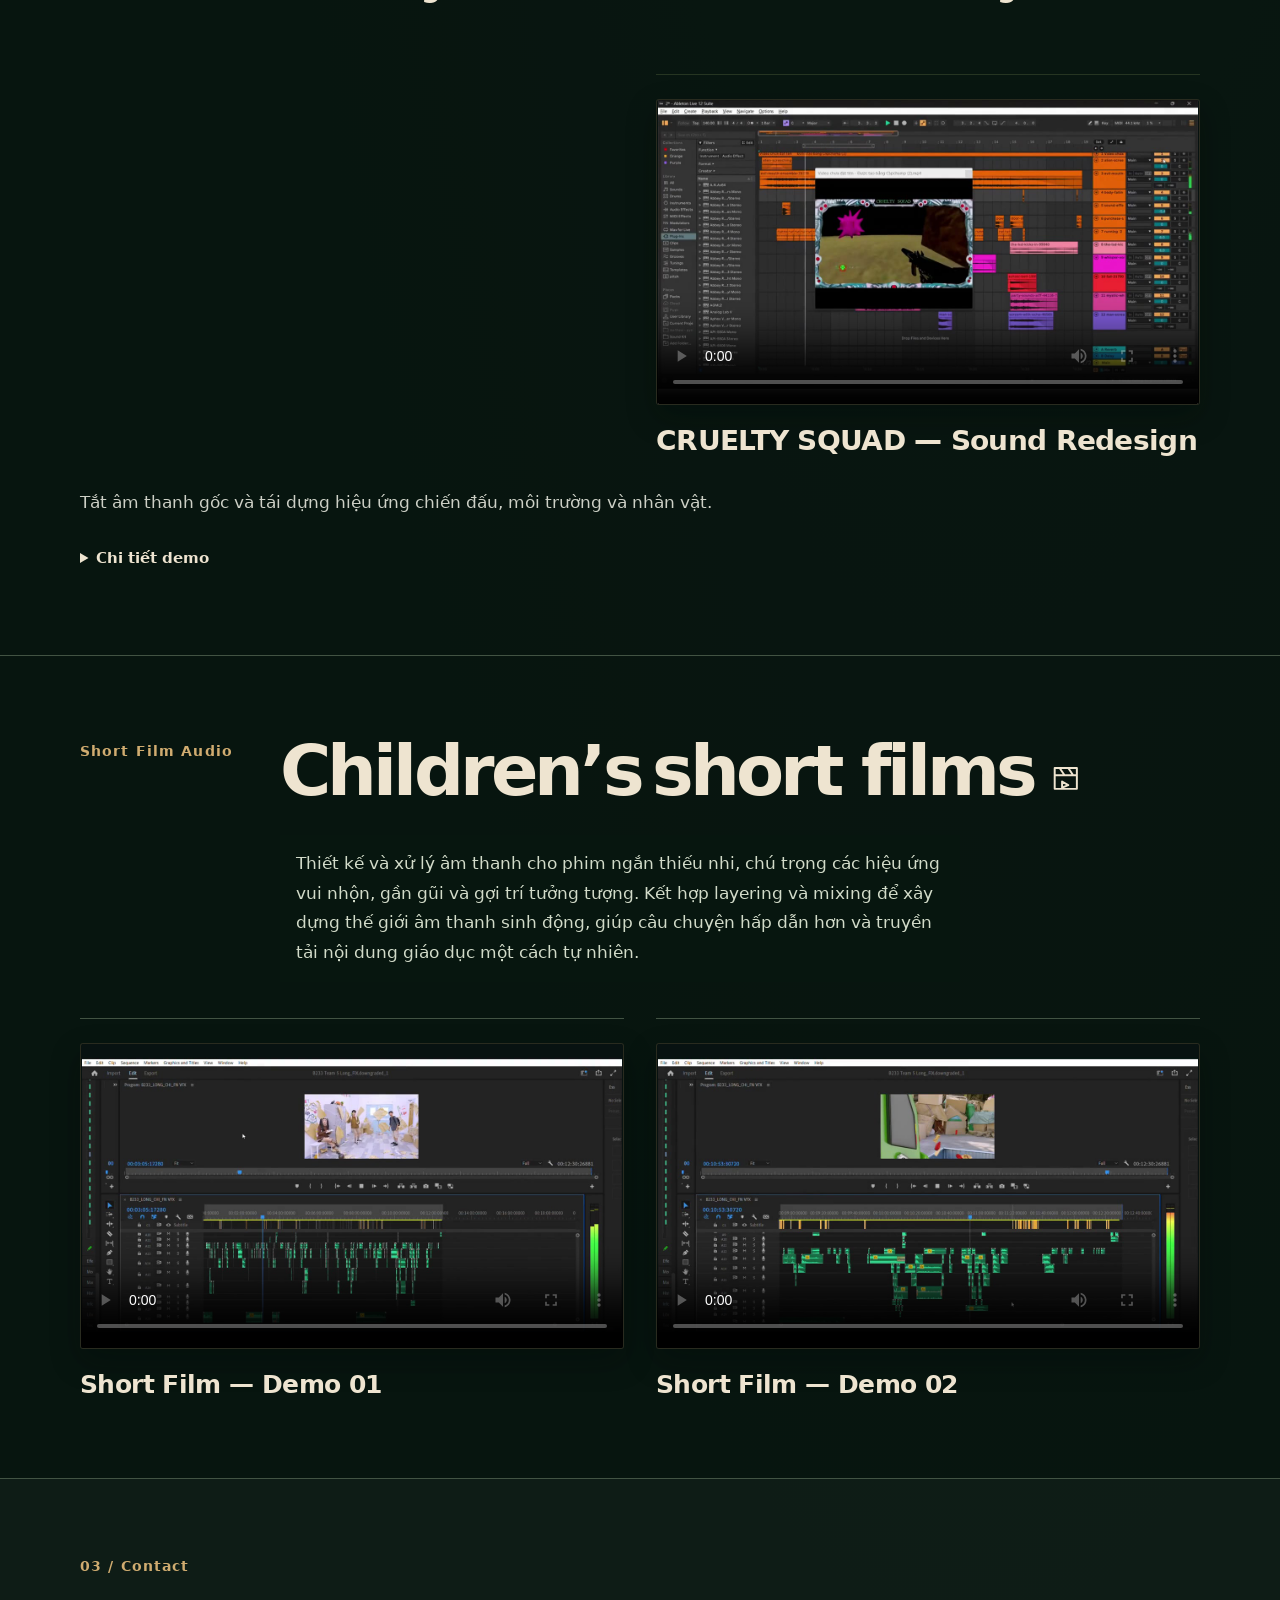
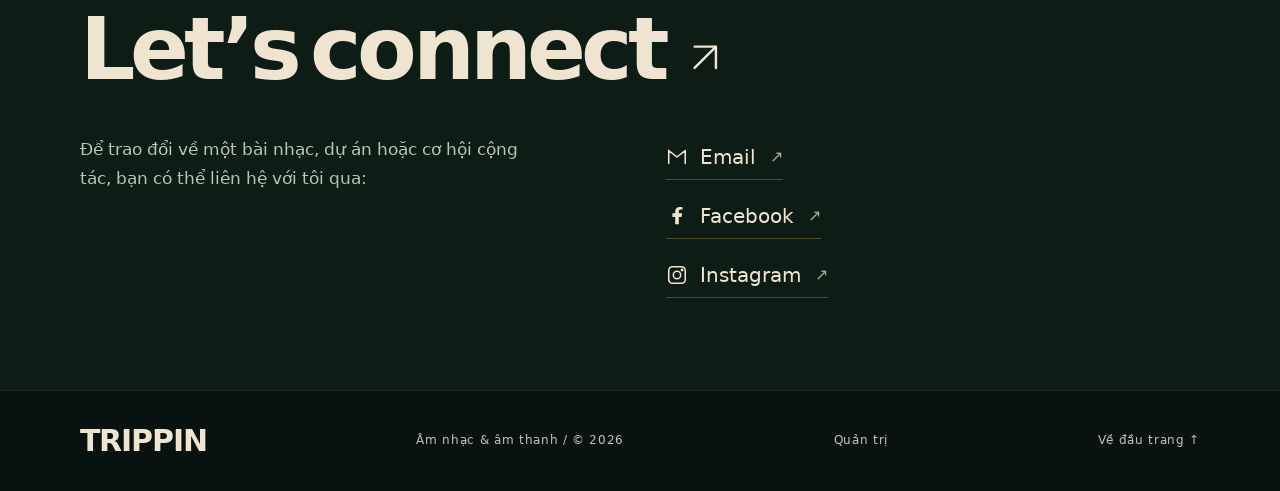
==== commit dd0ac2ed: "Add square portrait gallery and first graded performance portrait" ====
--- a/index.html
+++ b/index.html
@@ -1,11 +1,11 @@
-<!doctype html><html lang="vi"><head><meta charset="utf-8"><meta name="viewport" content="width=device-width,initial-scale=1"><meta name="theme-color" content="#081210"><meta name="description" content="TRIPPIN — Music producer từ cuối năm 2019. Sáng tác, sản xuất âm nhạc, mix & master. Hip-hop và những khám phá âm thanh mang tính con người."><title>TRIPPIN — Âm nhạc & khám phá âm thanh</title><link rel="preload" href="assets/fonts/trippin-sans-regular.woff" as="font" type="font/woff" crossorigin><link rel="preload" href="assets/fonts/trippin-sans-bold.woff" as="font" type="font/woff" crossorigin><link rel="stylesheet" href="fonts.css?v=19"><link rel="stylesheet" href="style.css?v=29"><link rel="stylesheet" href="visuals.css?v=42"><link rel="stylesheet" href="samurai.css?v=45"><script defer src="editor-store.js"></script><script defer src="content-loader.js"></script><script defer src="youtube-preview.js?v=2"></script><script defer src="app.js?v=37"></script><script defer src="visuals.js?v=46"></script></head><body><canvas id="interactionCanvas" aria-hidden="true"></canvas><div id="samuraiScene" class="samurai-scene" aria-hidden="true"><div class="samurai-halo"></div><div class="samurai-form" id="samuraiForm"><img id="samuraiFigure" src="assets/visuals/samurai-sonic-v3.png" alt="" fetchpriority="high"><img class="samurai-fragment" data-piece="0" src="assets/visuals/samurai-sonic-v3.png" alt="" loading="eager"><img class="samurai-fragment" data-piece="1" src="assets/visuals/samurai-sonic-v3.png" alt="" loading="eager"><img class="samurai-fragment" data-piece="2" src="assets/visuals/samurai-sonic-v3.png" alt="" loading="eager"><img class="samurai-fragment" data-piece="3" src="assets/visuals/samurai-sonic-v3.png" alt="" loading="eager"><img class="samurai-fragment" data-piece="4" src="assets/visuals/samurai-sonic-v3.png" alt="" loading="eager"><img class="samurai-fragment" data-piece="5" src="assets/visuals/samurai-sonic-v3.png" alt="" loading="eager"><img class="samurai-fragment" data-piece="6" src="assets/visuals/samurai-sonic-v3.png" alt="" loading="eager"><img class="samurai-fragment" data-piece="7" src="assets/visuals/samurai-sonic-v3.png" alt="" loading="eager"><img class="samurai-sheen" src="assets/visuals/samurai-sonic-v3.png" alt="" loading="eager"></div><div class="samurai-mist"></div></div><canvas id="ambientCanvas" aria-hidden="true"></canvas><div class="scroll-progress" aria-hidden="true"></div>
+<!doctype html><html lang="vi"><head><meta charset="utf-8"><meta name="viewport" content="width=device-width,initial-scale=1"><meta name="theme-color" content="#081210"><meta name="description" content="TRIPPIN — Music producer từ cuối năm 2019. Sáng tác, sản xuất âm nhạc, mix & master. Hip-hop và những khám phá âm thanh mang tính con người."><title>TRIPPIN — Âm nhạc & khám phá âm thanh</title><link rel="preload" href="assets/fonts/trippin-sans-regular.woff" as="font" type="font/woff" crossorigin><link rel="preload" href="assets/fonts/trippin-sans-bold.woff" as="font" type="font/woff" crossorigin><link rel="stylesheet" href="fonts.css?v=19"><link rel="stylesheet" href="style.css?v=30"><link rel="stylesheet" href="visuals.css?v=42"><link rel="stylesheet" href="samurai.css?v=45"><script defer src="editor-store.js"></script><script defer src="content-loader.js"></script><script defer src="youtube-preview.js?v=2"></script><script defer src="portrait-gallery.js?v=1"></script><script defer src="app.js?v=38"></script><script defer src="visuals.js?v=46"></script></head><body><canvas id="interactionCanvas" aria-hidden="true"></canvas><div id="samuraiScene" class="samurai-scene" aria-hidden="true"><div class="samurai-halo"></div><div class="samurai-form" id="samuraiForm"><img id="samuraiFigure" src="assets/visuals/samurai-sonic-v3.png" alt="" fetchpriority="high"><img class="samurai-fragment" data-piece="0" src="assets/visuals/samurai-sonic-v3.png" alt="" loading="eager"><img class="samurai-fragment" data-piece="1" src="assets/visuals/samurai-sonic-v3.png" alt="" loading="eager"><img class="samurai-fragment" data-piece="2" src="assets/visuals/samurai-sonic-v3.png" alt="" loading="eager"><img class="samurai-fragment" data-piece="3" src="assets/visuals/samurai-sonic-v3.png" alt="" loading="eager"><img class="samurai-fragment" data-piece="4" src="assets/visuals/samurai-sonic-v3.png" alt="" loading="eager"><img class="samurai-fragment" data-piece="5" src="assets/visuals/samurai-sonic-v3.png" alt="" loading="eager"><img class="samurai-fragment" data-piece="6" src="assets/visuals/samurai-sonic-v3.png" alt="" loading="eager"><img class="samurai-fragment" data-piece="7" src="assets/visuals/samurai-sonic-v3.png" alt="" loading="eager"><img class="samurai-sheen" src="assets/visuals/samurai-sonic-v3.png" alt="" loading="eager"></div><div class="samurai-mist"></div></div><canvas id="ambientCanvas" aria-hidden="true"></canvas><div class="scroll-progress" aria-hidden="true"></div>
 <a href="#main" class="skip">Đến nội dung</a>
 <header><nav aria-label="Điều hướng"><a href="#profile">About Me</a><a href="#production">Production</a><a href="#contact">Contact <span>↗</span></a></nav></header>
 <main id="main">
 <section id="about" class="chapter" aria-label="About Me">
  <div class="hero"><div class="hero-caption"><span class="label" data-copy="heroRole">Music Producer since 2019</span><span class="label" data-copy="heroSkills">Production · Recording
 Sound Design · Mixing &amp; Mastering</span></div><div class="name-row"><h1>TRIPPIN</h1></div></div>
- <section id="profile" class="section about"><figure class="portrait"><div id="portraitPlaceholder" class="portrait-placeholder"><span class="portrait-letter" aria-hidden="true">T</span><span class="label">Chờ ảnh chân dung</span></div><img id="portraitImage" alt="TRIPPIN" hidden loading="lazy"><figcaption class="label">TRIPPIN / Music producer</figcaption></figure><div class="about-copy"><span class="label">01 / About Me</span><h2><span data-copy="aboutHeadingLead">About</span><br><em><span data-copy="aboutHeadingTail">me</span><svg class="heading-icon" viewBox="0 0 24 24" aria-hidden="true" focusable="false"><path d="M12 3v18M3 12h18M5.6 5.6l12.8 12.8M5.6 18.4L18.4 5.6"/></svg></em></h2><p data-copy="aboutP1">Xin chào,
+ <section id="profile" class="section about"><figure class="portrait"><div id="portraitGallery"><div id="portraitPlaceholder" class="portrait-placeholder"><span class="portrait-letter" aria-hidden="true">T</span><span class="label">Chờ ảnh chân dung</span></div></div><figcaption class="label">TRIPPIN / Music producer</figcaption></figure><div class="about-copy"><span class="label">01 / About Me</span><h2><span data-copy="aboutHeadingLead">About</span><br><em><span data-copy="aboutHeadingTail">me</span><svg class="heading-icon" viewBox="0 0 24 24" aria-hidden="true" focusable="false"><path d="M12 3v18M3 12h18M5.6 5.6l12.8 12.8M5.6 18.4L18.4 5.6"/></svg></em></h2><p data-copy="aboutP1">Xin chào,
 Tôi là Trần Ngọc Hoàng Hiếu, được biết đến với nghệ danh TRIPPIN. Tôi bắt đầu hành trình làm nhạc từ cuối năm 2019, từ sáng tác, sản xuất âm nhạc cho đến mix &amp; master. Hip-hop là dòng nhạc nền tảng, còn màu sắc tôi hướng đến là sự pha trộn giữa "mơ màng", "gợi cảm" và một chút "bí ẩn".</p><p data-copy="aboutP2">Tôi đặc biệt yêu thích những âm thanh mang dấu vết của con người — một câu hát, một lớp bè choir hay chút cảm xúc còn lại trong vocal. Tôi thích việc cắt, ghép những chất liệu ấy thành giai điệu mới, vừa giữ nét biểu cảm của giọng hát, vừa cho nó một hình hài khác. Vì vậy, vocal chop thường xuất hiện trong những bài nhạc tôi làm.</p><p data-copy="aboutP3">Đôi khi, ý tưởng bắt đầu từ việc đặt những chất liệu tưởng chừng chẳng liên quan cạnh nhau. Tôi thích khoảnh khắc tìm ra điểm chung giữa chúng, khiến chúng ăn khớp và mở ra một hướng đi mới cho bản nhạc.</p><details class="background-note"><summary>Background</summary><p data-copy="backgroundP1">Tôi hoạt động cùng tổ đội sản xuất âm nhạc Sickboiz và từng cộng tác trong một số dự án của các artist.</p><p data-copy="backgroundP2">Giai đoạn 2024–2025, tôi tham gia đội ngũ sound design cho phim ngắn thiếu nhi trên YouTube, khám phá cách âm thanh tạo không gian và dẫn dắt câu chuyện.</p><p data-copy="backgroundP3">Tôi linh hoạt sử dụng AI để hỗ trợ workflow khi cần, đồng thời muốn đi sâu hơn vào sound design để kể những câu chuyện giàu hình ảnh và cảm xúc.</p></details></div></section>
  <section id="about-media" class="section about-media" aria-label="Video thể hiện màu sắc âm nhạc"><div id="aboutVideos" class="video-grid"></div></section>
  <section id="notes" class="section notes" hidden><div class="subsection-head"><h3>Studio Notes</h3></div><div id="notesList"></div></section>
--- a/style.css
+++ b/style.css
@@ -49,3 +49,5 @@
 @media(min-width:761px){#gameDemos>.game-demo:nth-child(3){grid-column:2}}
 
 .film-audio{border-top:1px solid var(--line)}#filmDemos{display:grid;grid-template-columns:repeat(2,minmax(0,1fr));gap:32px;margin-top:36px}.film-demo{min-width:0;padding-top:24px;border-top:1px solid var(--line)}.film-demo video{display:block;width:100%;aspect-ratio:16/9;object-fit:contain;background:#081210;border:1px solid #d0ac7029;border-radius:3px;box-shadow:0 12px 30px #02080655}.film-demo h3{font:700 25px/1.4 var(--sans);margin:18px 0 0}.film-demo p{font-size:16px;color:var(--muted)}@media(max-width:760px){#filmDemos{grid-template-columns:1fr}}
+
+.portrait-placeholder{aspect-ratio:1}.portrait-gallery{position:relative;aspect-ratio:1;background:#081210;border:1px solid #d0ac7040;border-radius:3px;overflow:hidden;box-shadow:0 16px 40px #02080655}.portrait-track{display:flex;width:100%;height:100%;overflow-x:auto;scroll-snap-type:x mandatory;scrollbar-width:none;overscroll-behavior-x:contain;touch-action:pan-x pan-y pinch-zoom}.portrait-track::-webkit-scrollbar{display:none}.portrait-track>img{display:block;flex:0 0 100%;width:100%;height:100%;object-fit:cover;scroll-snap-align:start;scroll-snap-stop:always;user-select:none}.portrait-arrow{position:absolute;top:50%;transform:translateY(-50%);width:36px;height:40px;padding:0;border:1px solid #d0ac7080;border-radius:4px;background:#081210c9;color:#eee4d0;font:400 30px/1 var(--sans);opacity:0;transition:opacity .2s,background .2s;cursor:pointer}.portrait-arrow.previous{left:10px}.portrait-arrow.next{right:10px}.portrait-gallery:hover .portrait-arrow,.portrait-gallery:focus-within .portrait-arrow{opacity:1}.portrait-arrow:hover{background:#233c31}.portrait-count{position:absolute;right:12px;bottom:12px;padding:4px 8px;background:#081210bb;color:#eee4d0;border-radius:3px;font-size:11px;letter-spacing:.08em;pointer-events:none}.portrait-gallery[data-count="1"] .portrait-count{display:none}.portrait-track:focus-visible{outline:2px solid #d0ac70;outline-offset:-3px}@media(hover:none){.portrait-arrow{opacity:1}}@media(max-width:760px){.portrait{max-width:240px}}
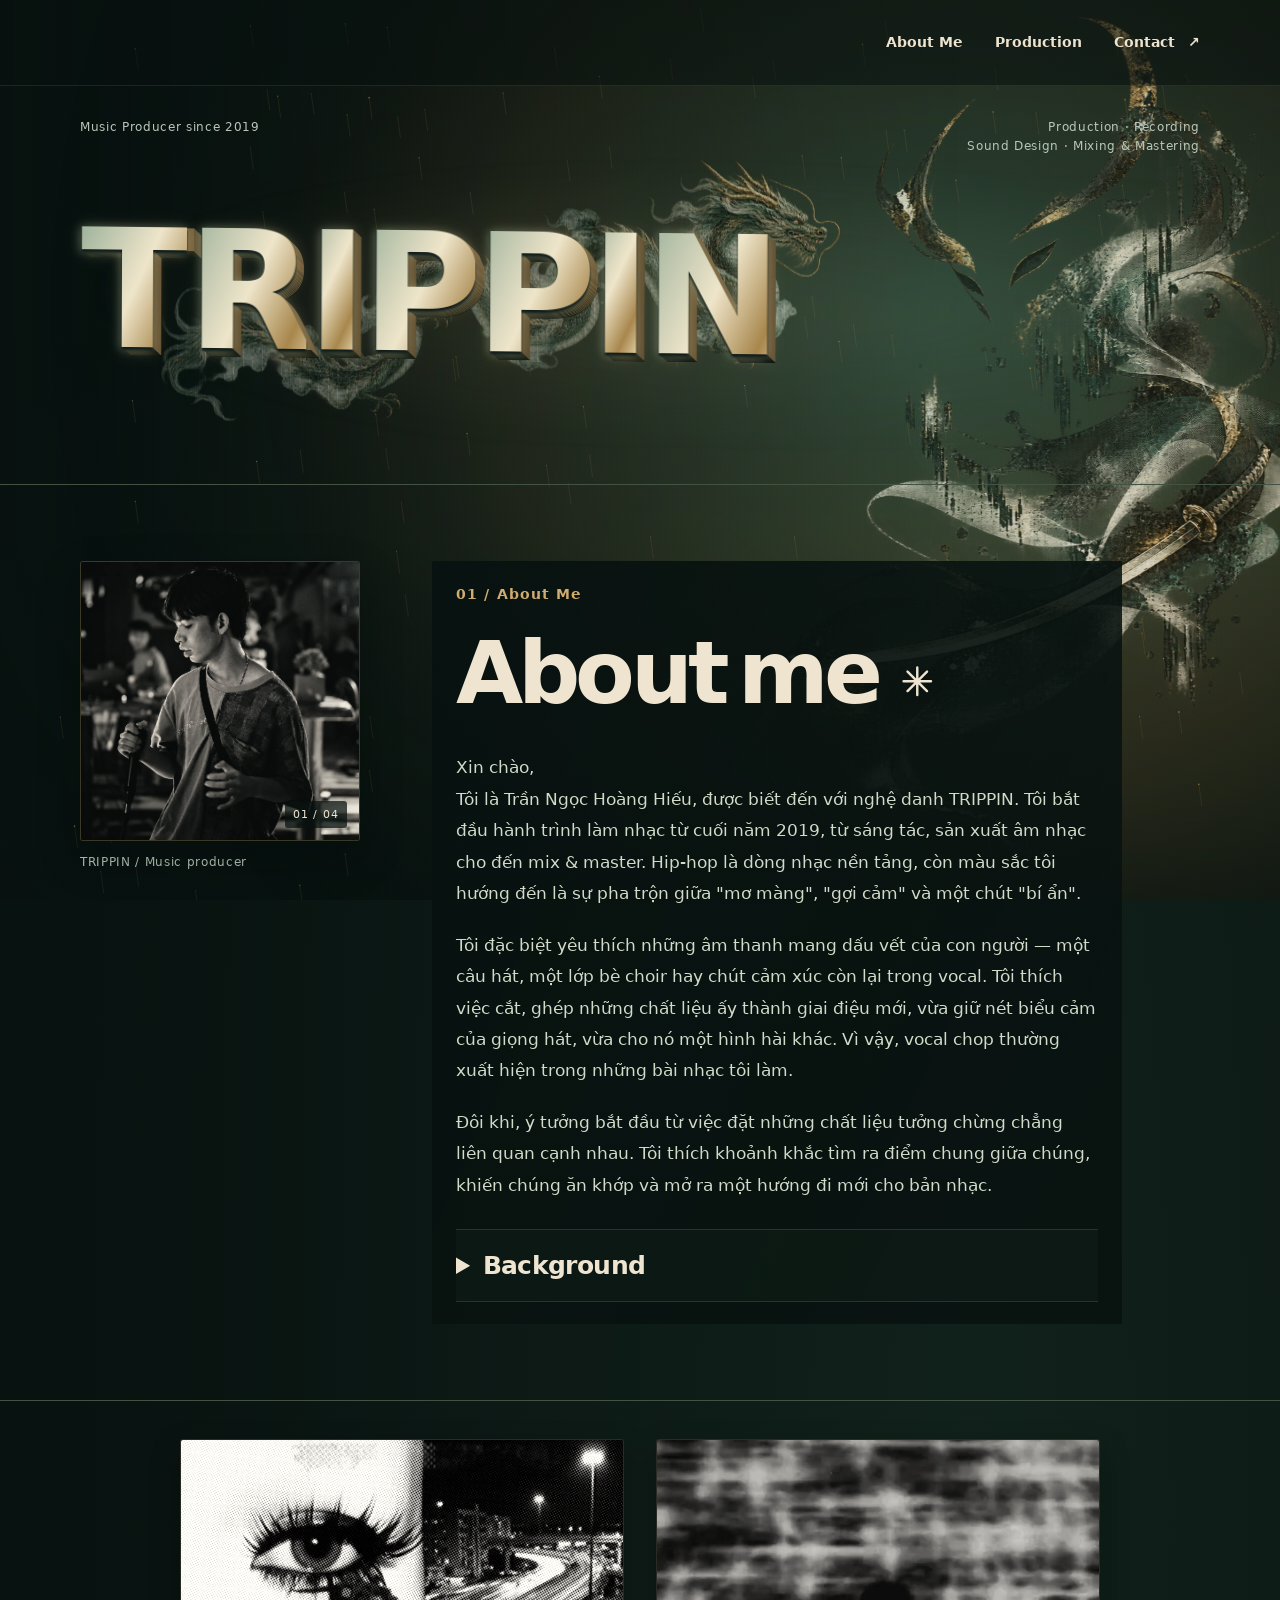
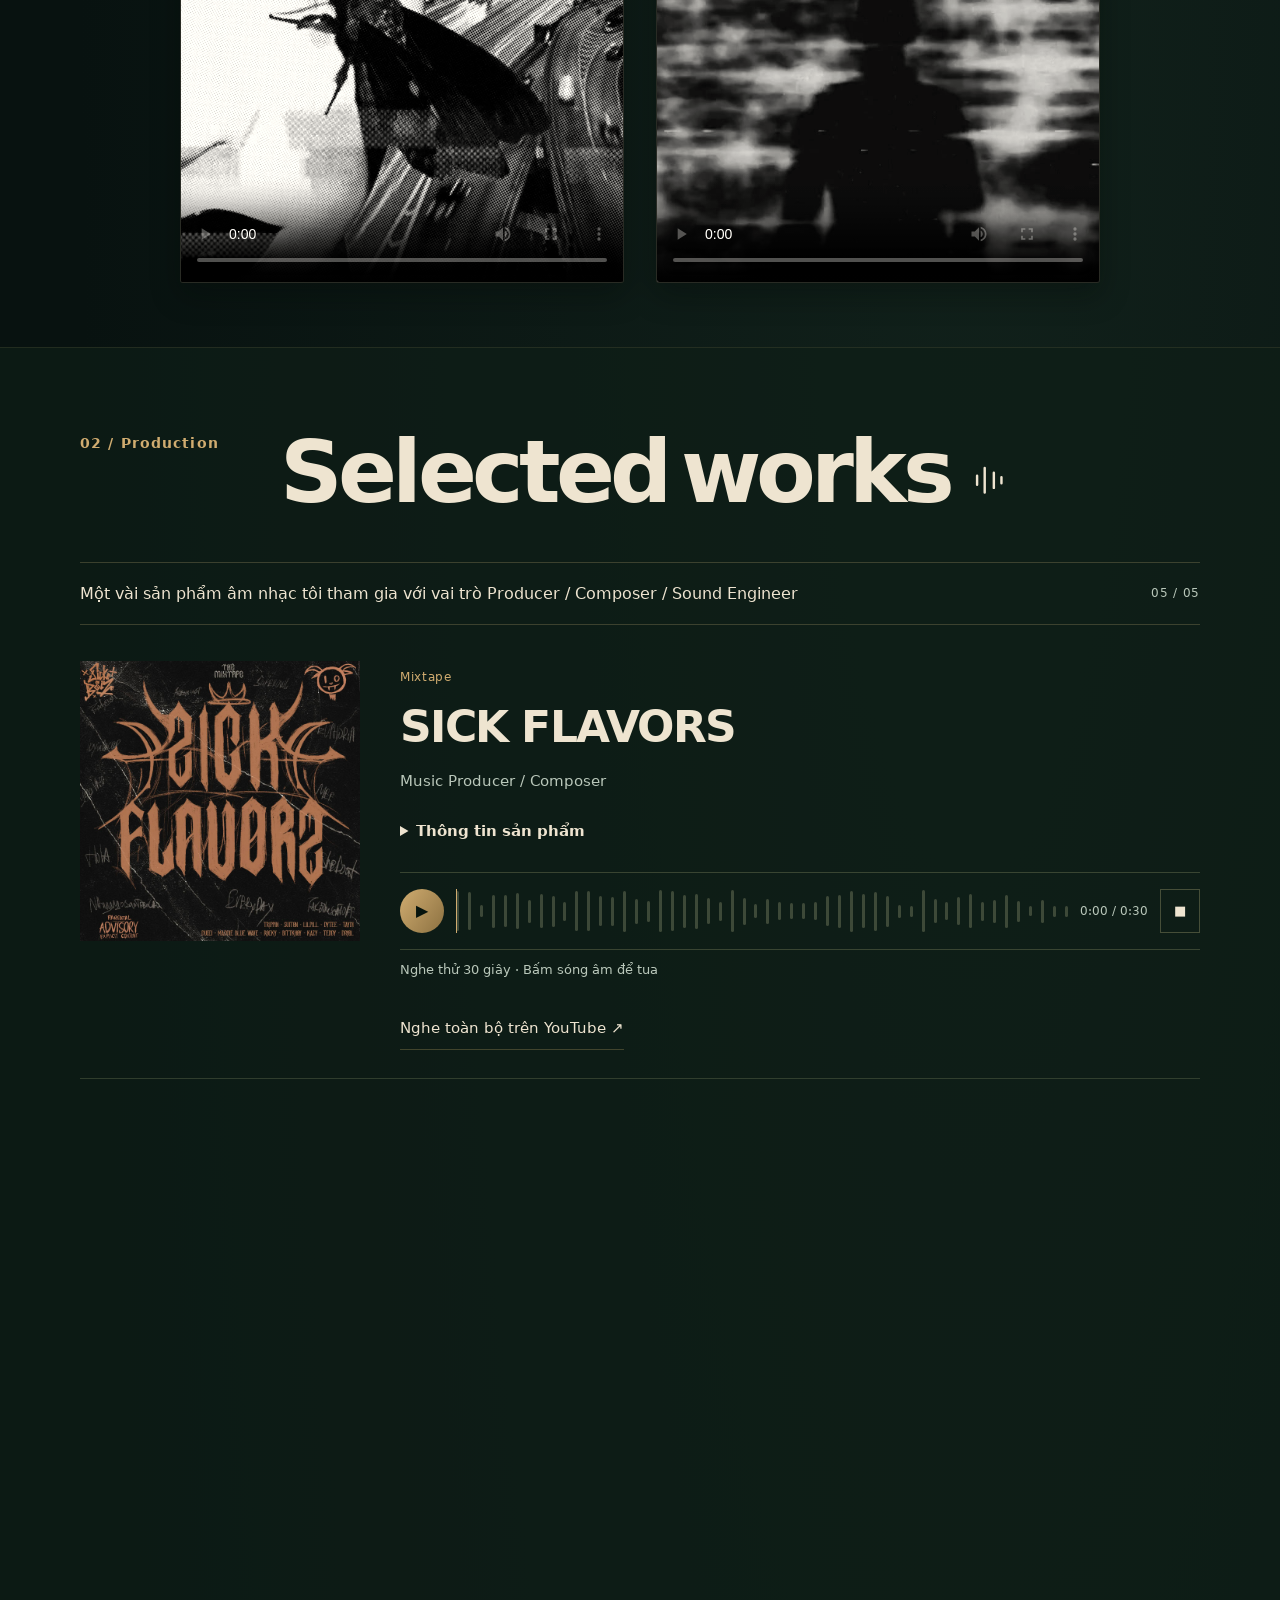
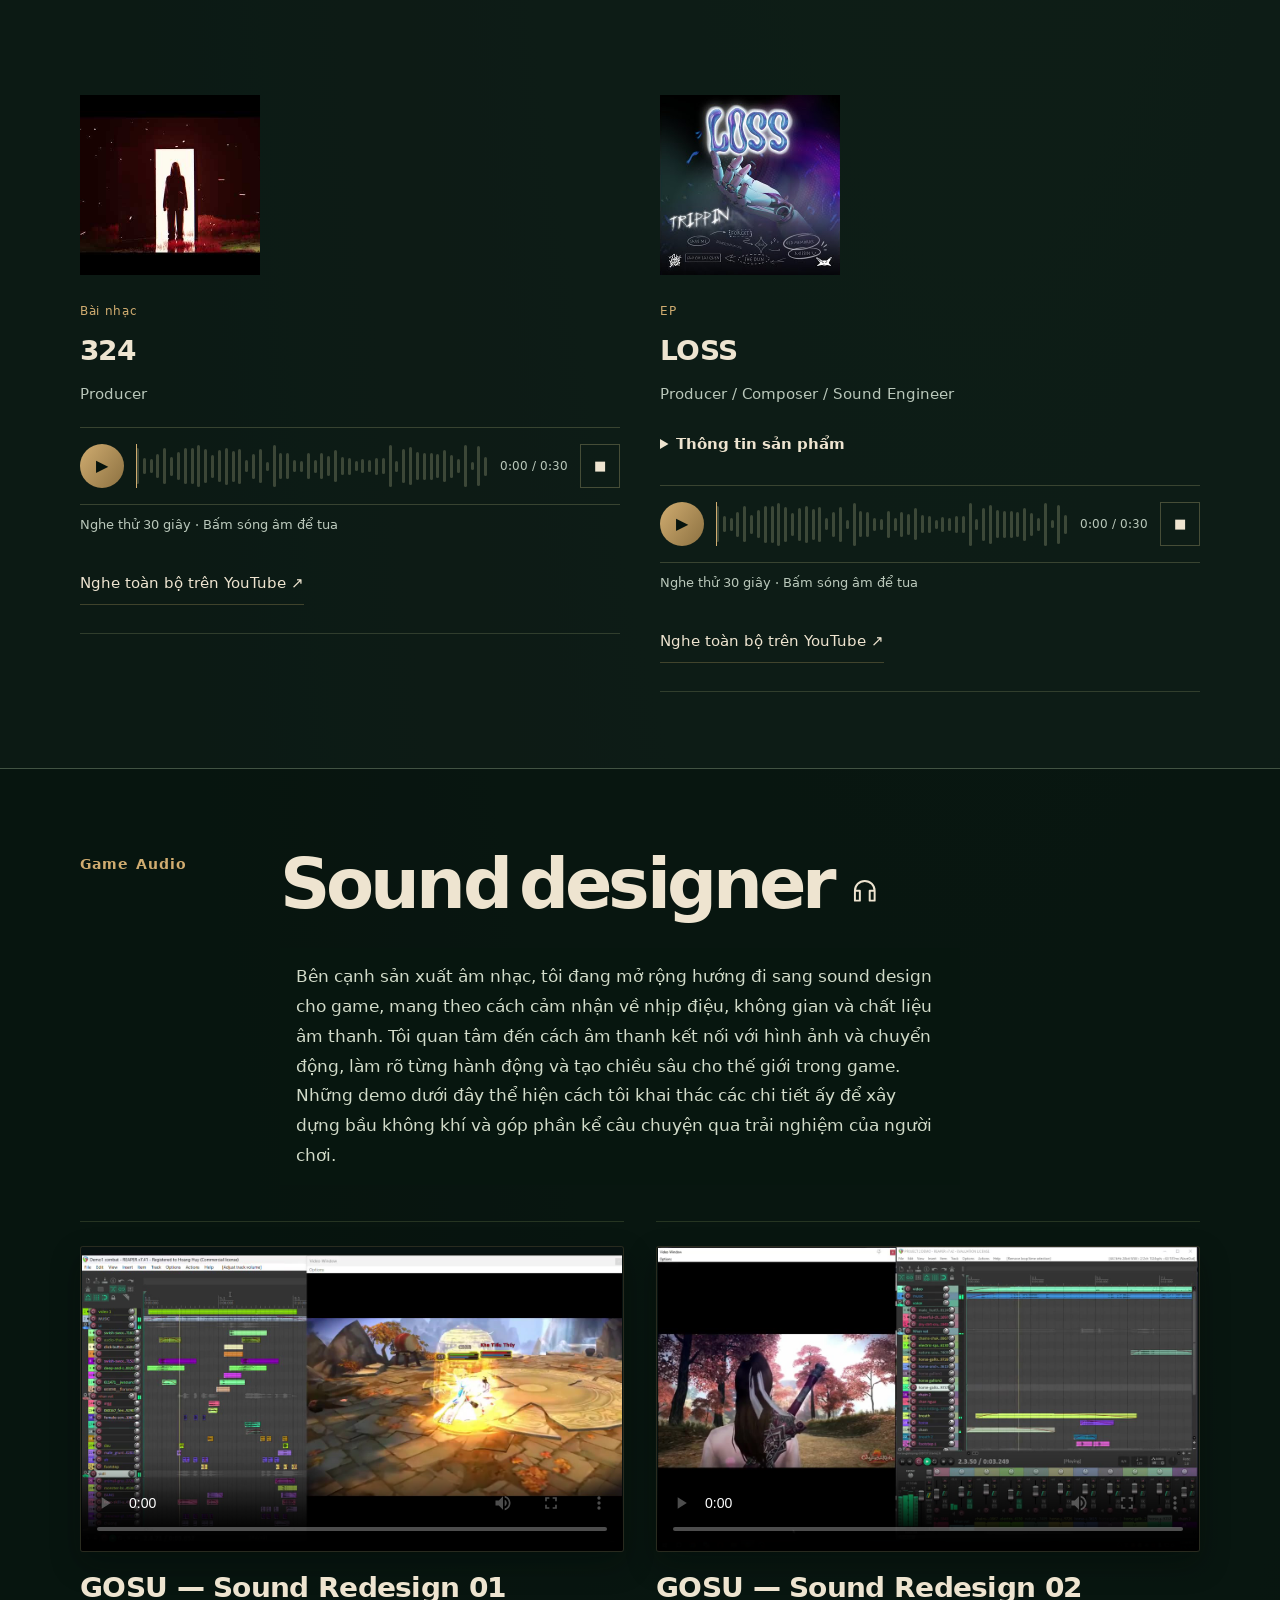
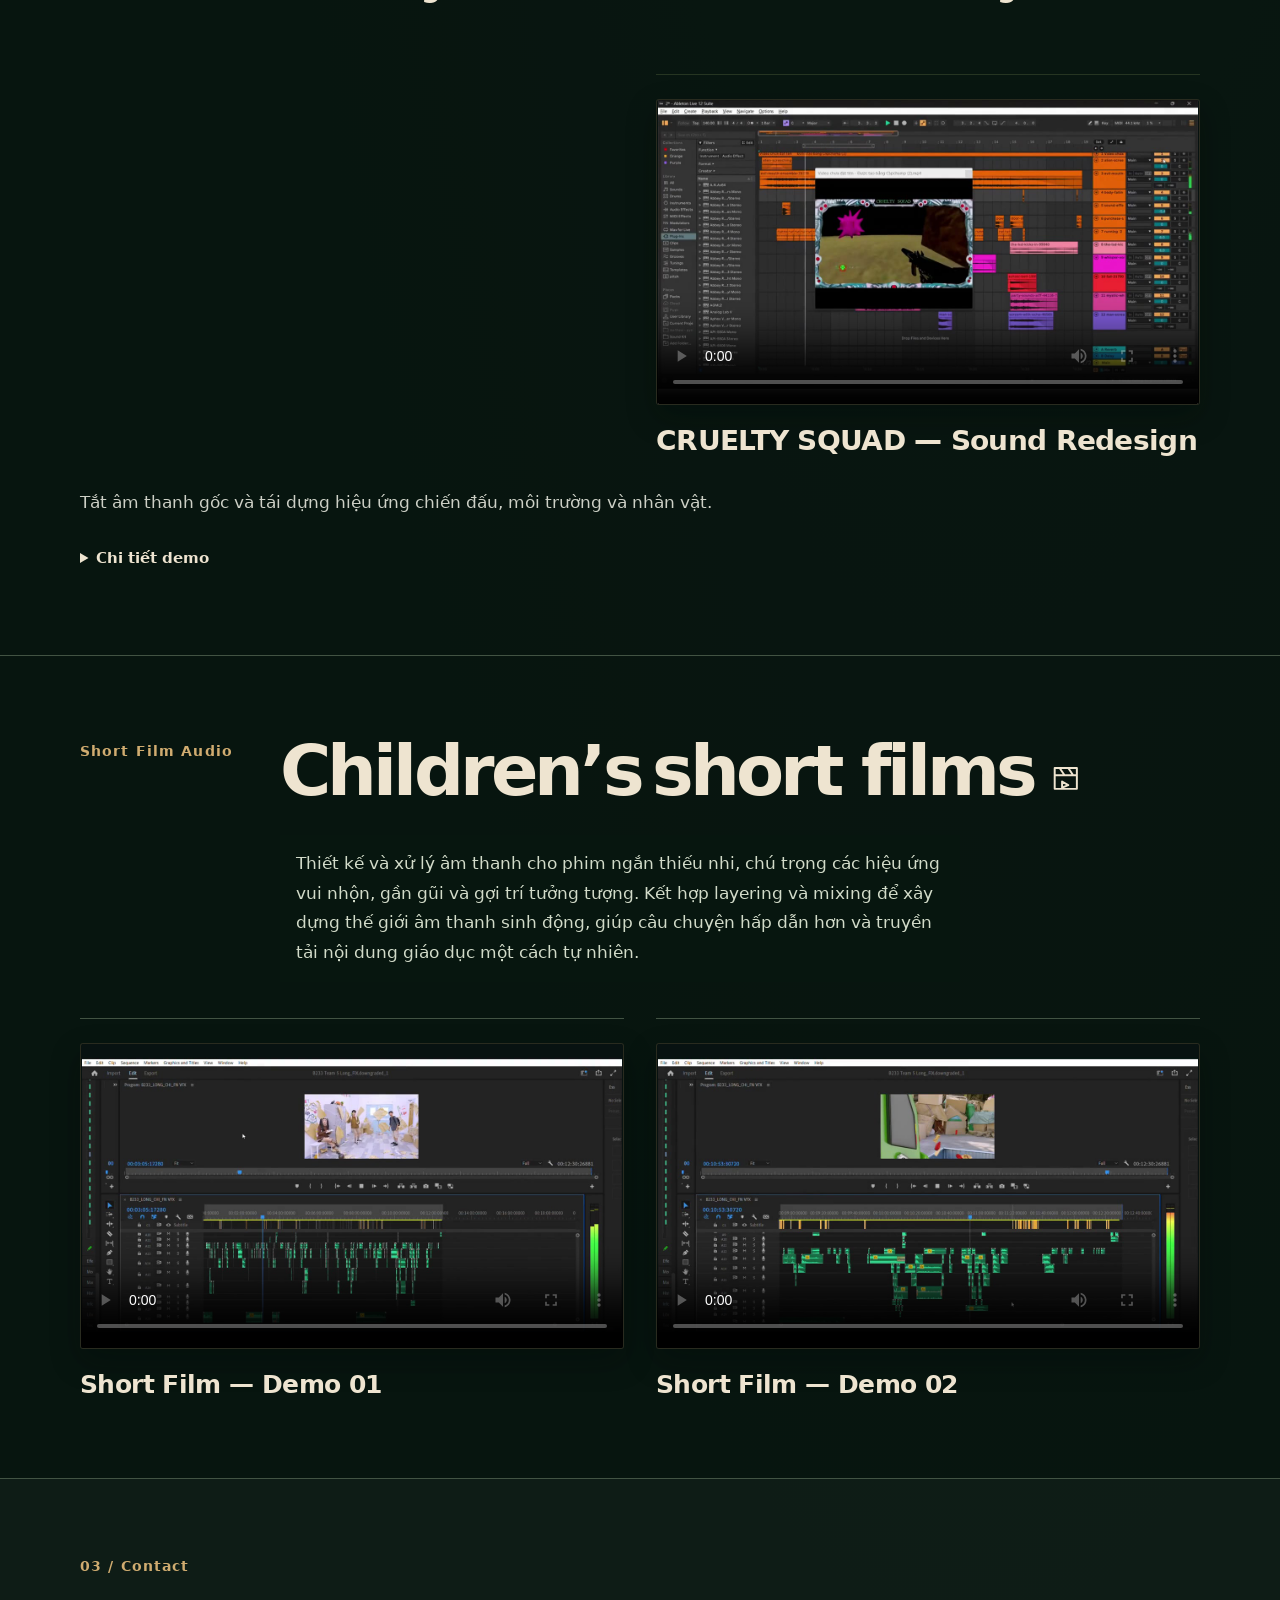
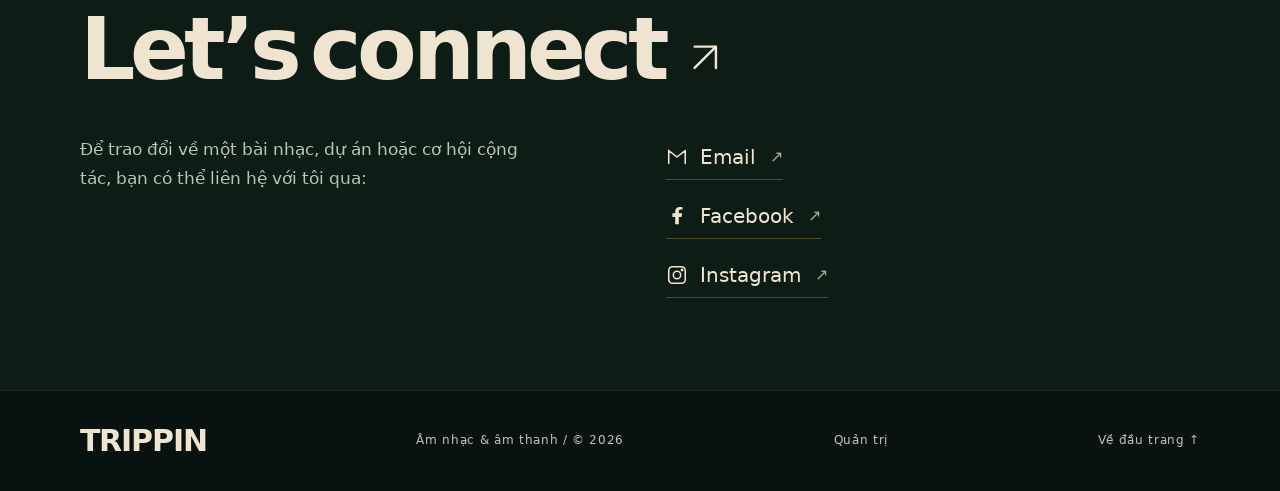
==== commit 1ad79655: "Add four monochrome portraits with gentle gallery transitions" ====
--- a/index.html
+++ b/index.html
@@ -1,4 +1,4 @@
-<!doctype html><html lang="vi"><head><meta charset="utf-8"><meta name="viewport" content="width=device-width,initial-scale=1"><meta name="theme-color" content="#081210"><meta name="description" content="TRIPPIN — Music producer từ cuối năm 2019. Sáng tác, sản xuất âm nhạc, mix & master. Hip-hop và những khám phá âm thanh mang tính con người."><title>TRIPPIN — Âm nhạc & khám phá âm thanh</title><link rel="preload" href="assets/fonts/trippin-sans-regular.woff" as="font" type="font/woff" crossorigin><link rel="preload" href="assets/fonts/trippin-sans-bold.woff" as="font" type="font/woff" crossorigin><link rel="stylesheet" href="fonts.css?v=19"><link rel="stylesheet" href="style.css?v=30"><link rel="stylesheet" href="visuals.css?v=42"><link rel="stylesheet" href="samurai.css?v=45"><script defer src="editor-store.js"></script><script defer src="content-loader.js"></script><script defer src="youtube-preview.js?v=2"></script><script defer src="portrait-gallery.js?v=1"></script><script defer src="app.js?v=38"></script><script defer src="visuals.js?v=46"></script></head><body><canvas id="interactionCanvas" aria-hidden="true"></canvas><div id="samuraiScene" class="samurai-scene" aria-hidden="true"><div class="samurai-halo"></div><div class="samurai-form" id="samuraiForm"><img id="samuraiFigure" src="assets/visuals/samurai-sonic-v3.png" alt="" fetchpriority="high"><img class="samurai-fragment" data-piece="0" src="assets/visuals/samurai-sonic-v3.png" alt="" loading="eager"><img class="samurai-fragment" data-piece="1" src="assets/visuals/samurai-sonic-v3.png" alt="" loading="eager"><img class="samurai-fragment" data-piece="2" src="assets/visuals/samurai-sonic-v3.png" alt="" loading="eager"><img class="samurai-fragment" data-piece="3" src="assets/visuals/samurai-sonic-v3.png" alt="" loading="eager"><img class="samurai-fragment" data-piece="4" src="assets/visuals/samurai-sonic-v3.png" alt="" loading="eager"><img class="samurai-fragment" data-piece="5" src="assets/visuals/samurai-sonic-v3.png" alt="" loading="eager"><img class="samurai-fragment" data-piece="6" src="assets/visuals/samurai-sonic-v3.png" alt="" loading="eager"><img class="samurai-fragment" data-piece="7" src="assets/visuals/samurai-sonic-v3.png" alt="" loading="eager"><img class="samurai-sheen" src="assets/visuals/samurai-sonic-v3.png" alt="" loading="eager"></div><div class="samurai-mist"></div></div><canvas id="ambientCanvas" aria-hidden="true"></canvas><div class="scroll-progress" aria-hidden="true"></div>
+<!doctype html><html lang="vi"><head><meta charset="utf-8"><meta name="viewport" content="width=device-width,initial-scale=1"><meta name="theme-color" content="#081210"><meta name="description" content="TRIPPIN — Music producer từ cuối năm 2019. Sáng tác, sản xuất âm nhạc, mix & master. Hip-hop và những khám phá âm thanh mang tính con người."><title>TRIPPIN — Âm nhạc & khám phá âm thanh</title><link rel="preload" href="assets/fonts/trippin-sans-regular.woff" as="font" type="font/woff" crossorigin><link rel="preload" href="assets/fonts/trippin-sans-bold.woff" as="font" type="font/woff" crossorigin><link rel="stylesheet" href="fonts.css?v=19"><link rel="stylesheet" href="style.css?v=31"><link rel="stylesheet" href="visuals.css?v=42"><link rel="stylesheet" href="samurai.css?v=45"><script defer src="editor-store.js"></script><script defer src="content-loader.js"></script><script defer src="youtube-preview.js?v=2"></script><script defer src="portrait-gallery.js?v=2"></script><script defer src="app.js?v=38"></script><script defer src="visuals.js?v=46"></script></head><body><canvas id="interactionCanvas" aria-hidden="true"></canvas><div id="samuraiScene" class="samurai-scene" aria-hidden="true"><div class="samurai-halo"></div><div class="samurai-form" id="samuraiForm"><img id="samuraiFigure" src="assets/visuals/samurai-sonic-v3.png" alt="" fetchpriority="high"><img class="samurai-fragment" data-piece="0" src="assets/visuals/samurai-sonic-v3.png" alt="" loading="eager"><img class="samurai-fragment" data-piece="1" src="assets/visuals/samurai-sonic-v3.png" alt="" loading="eager"><img class="samurai-fragment" data-piece="2" src="assets/visuals/samurai-sonic-v3.png" alt="" loading="eager"><img class="samurai-fragment" data-piece="3" src="assets/visuals/samurai-sonic-v3.png" alt="" loading="eager"><img class="samurai-fragment" data-piece="4" src="assets/visuals/samurai-sonic-v3.png" alt="" loading="eager"><img class="samurai-fragment" data-piece="5" src="assets/visuals/samurai-sonic-v3.png" alt="" loading="eager"><img class="samurai-fragment" data-piece="6" src="assets/visuals/samurai-sonic-v3.png" alt="" loading="eager"><img class="samurai-fragment" data-piece="7" src="assets/visuals/samurai-sonic-v3.png" alt="" loading="eager"><img class="samurai-sheen" src="assets/visuals/samurai-sonic-v3.png" alt="" loading="eager"></div><div class="samurai-mist"></div></div><canvas id="ambientCanvas" aria-hidden="true"></canvas><div class="scroll-progress" aria-hidden="true"></div>
 <a href="#main" class="skip">Đến nội dung</a>
 <header><nav aria-label="Điều hướng"><a href="#profile">About Me</a><a href="#production">Production</a><a href="#contact">Contact <span>↗</span></a></nav></header>
 <main id="main">
--- a/style.css
+++ b/style.css
@@ -51,3 +51,5 @@
 .film-audio{border-top:1px solid var(--line)}#filmDemos{display:grid;grid-template-columns:repeat(2,minmax(0,1fr));gap:32px;margin-top:36px}.film-demo{min-width:0;padding-top:24px;border-top:1px solid var(--line)}.film-demo video{display:block;width:100%;aspect-ratio:16/9;object-fit:contain;background:#081210;border:1px solid #d0ac7029;border-radius:3px;box-shadow:0 12px 30px #02080655}.film-demo h3{font:700 25px/1.4 var(--sans);margin:18px 0 0}.film-demo p{font-size:16px;color:var(--muted)}@media(max-width:760px){#filmDemos{grid-template-columns:1fr}}
 
 .portrait-placeholder{aspect-ratio:1}.portrait-gallery{position:relative;aspect-ratio:1;background:#081210;border:1px solid #d0ac7040;border-radius:3px;overflow:hidden;box-shadow:0 16px 40px #02080655}.portrait-track{display:flex;width:100%;height:100%;overflow-x:auto;scroll-snap-type:x mandatory;scrollbar-width:none;overscroll-behavior-x:contain;touch-action:pan-x pan-y pinch-zoom}.portrait-track::-webkit-scrollbar{display:none}.portrait-track>img{display:block;flex:0 0 100%;width:100%;height:100%;object-fit:cover;scroll-snap-align:start;scroll-snap-stop:always;user-select:none}.portrait-arrow{position:absolute;top:50%;transform:translateY(-50%);width:36px;height:40px;padding:0;border:1px solid #d0ac7080;border-radius:4px;background:#081210c9;color:#eee4d0;font:400 30px/1 var(--sans);opacity:0;transition:opacity .2s,background .2s;cursor:pointer}.portrait-arrow.previous{left:10px}.portrait-arrow.next{right:10px}.portrait-gallery:hover .portrait-arrow,.portrait-gallery:focus-within .portrait-arrow{opacity:1}.portrait-arrow:hover{background:#233c31}.portrait-count{position:absolute;right:12px;bottom:12px;padding:4px 8px;background:#081210bb;color:#eee4d0;border-radius:3px;font-size:11px;letter-spacing:.08em;pointer-events:none}.portrait-gallery[data-count="1"] .portrait-count{display:none}.portrait-track:focus-visible{outline:2px solid #d0ac70;outline-offset:-3px}@media(hover:none){.portrait-arrow{opacity:1}}@media(max-width:760px){.portrait{max-width:240px}}
+
+.portrait-gallery{transition:border-color .45s}.portrait-gallery.is-changing{border-color:#d0ac70b3}.portrait-transition{position:absolute;inset:0;width:100%;height:100%;object-fit:cover;pointer-events:none;z-index:2}.portrait-sheen{position:absolute;inset:-10%;pointer-events:none;z-index:3;opacity:0;background:linear-gradient(110deg,transparent 32%,#eee4d033 47%,#d0ac7044 52%,transparent 68%)}.portrait-arrow,.portrait-count{z-index:4}.portrait-track>img{filter:saturate(.75)}.portrait-transition{filter:saturate(.75)}
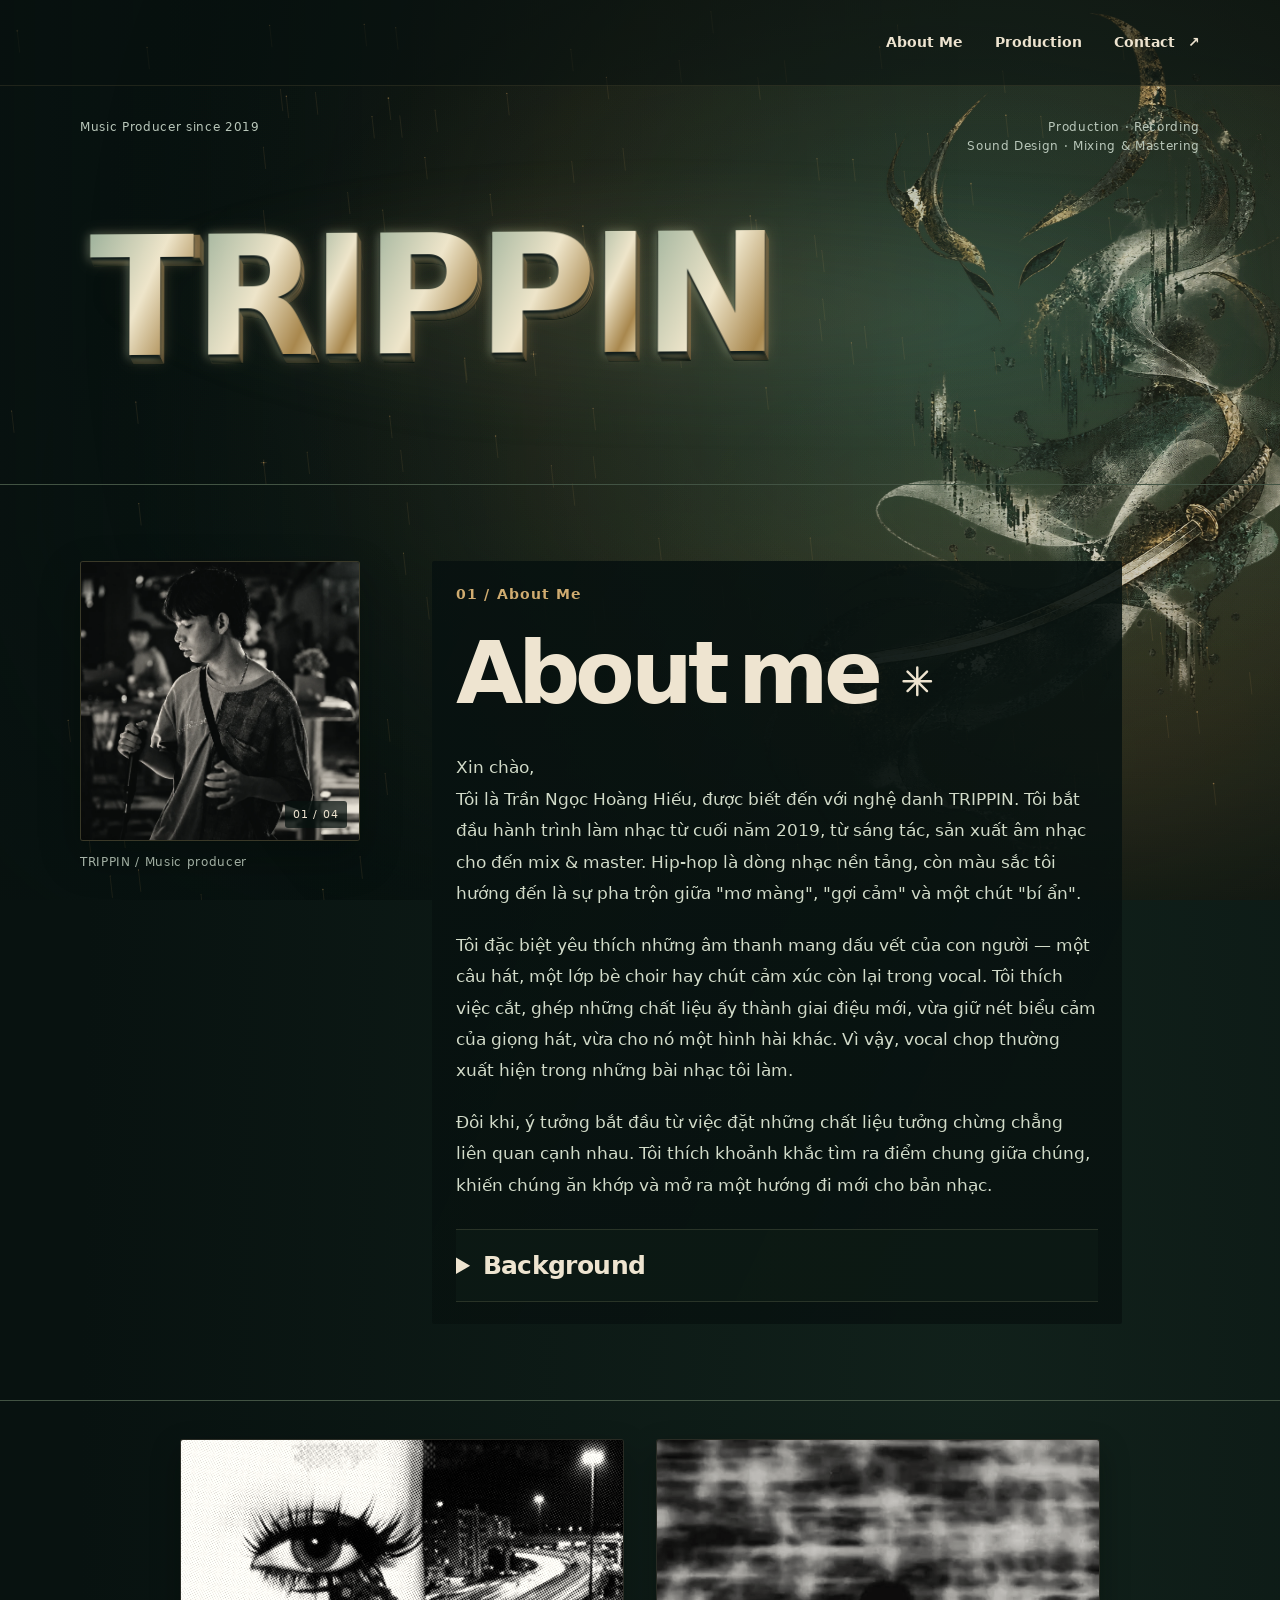
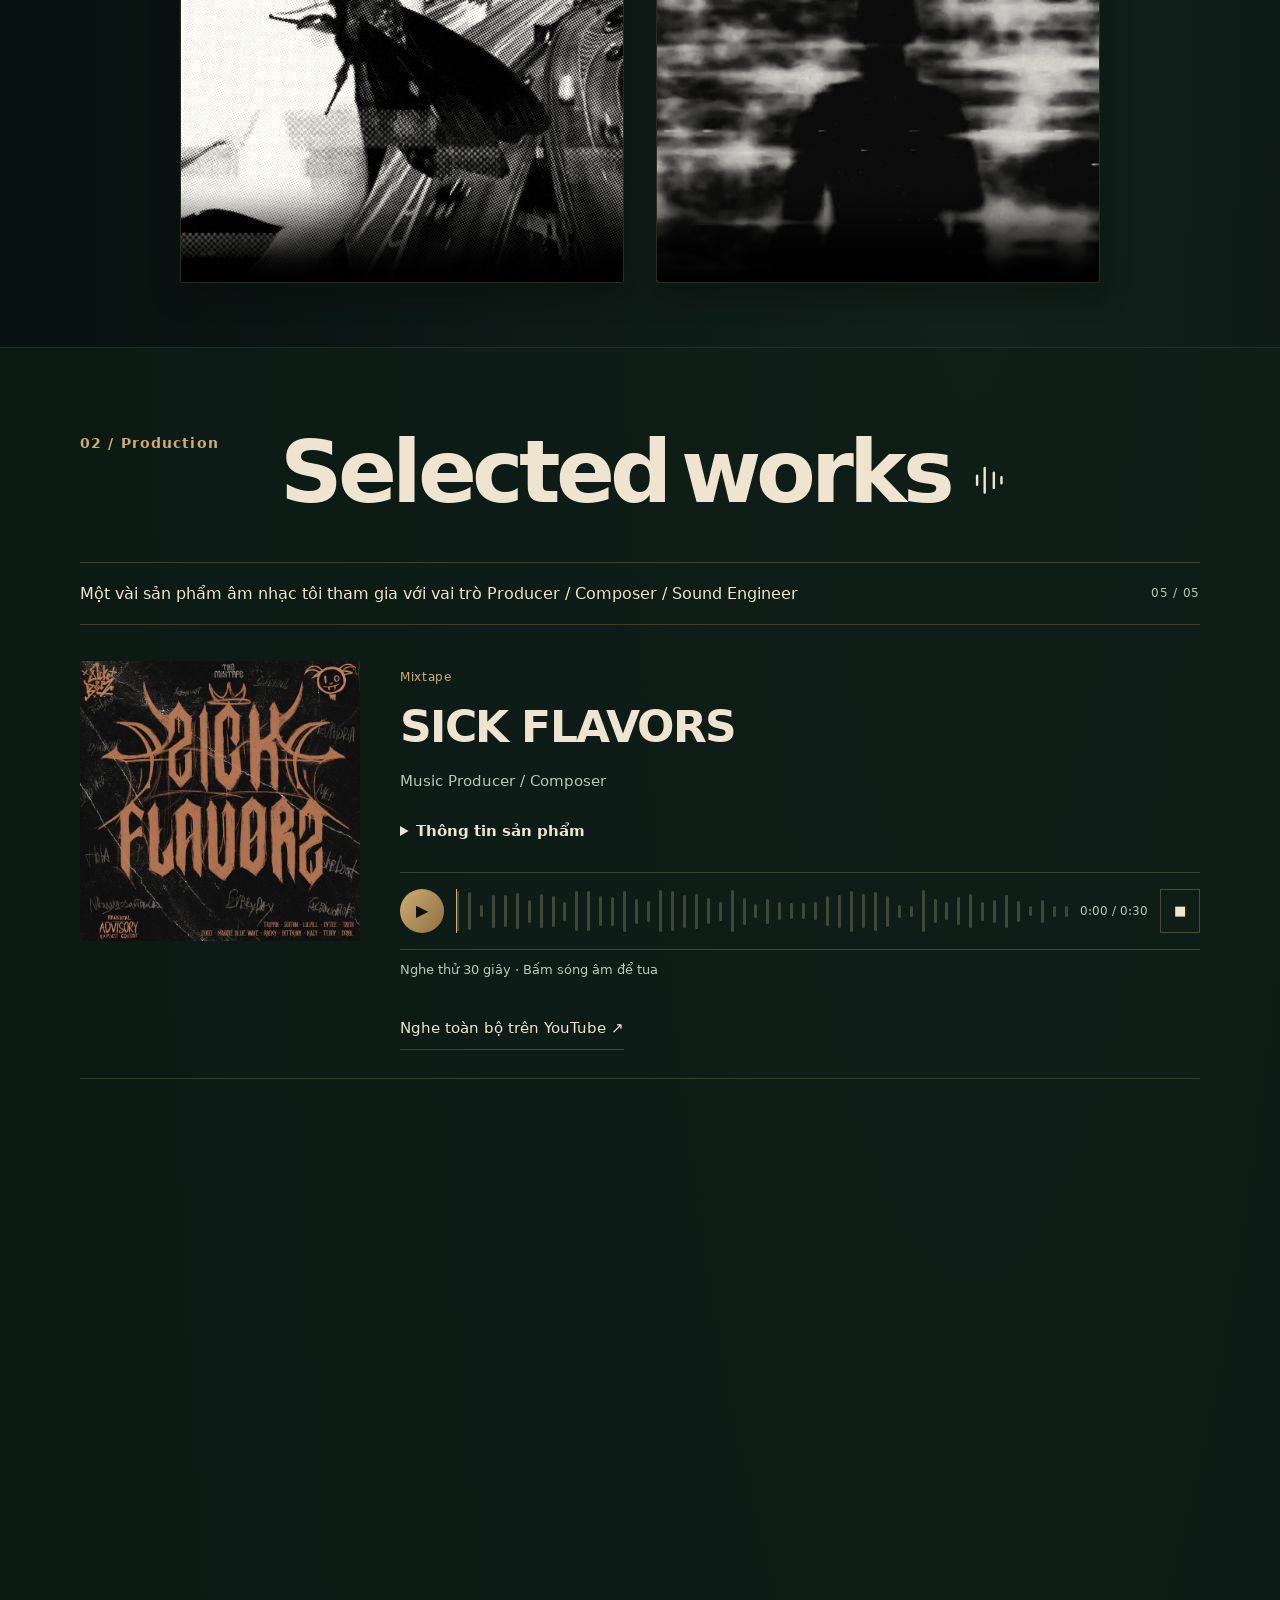
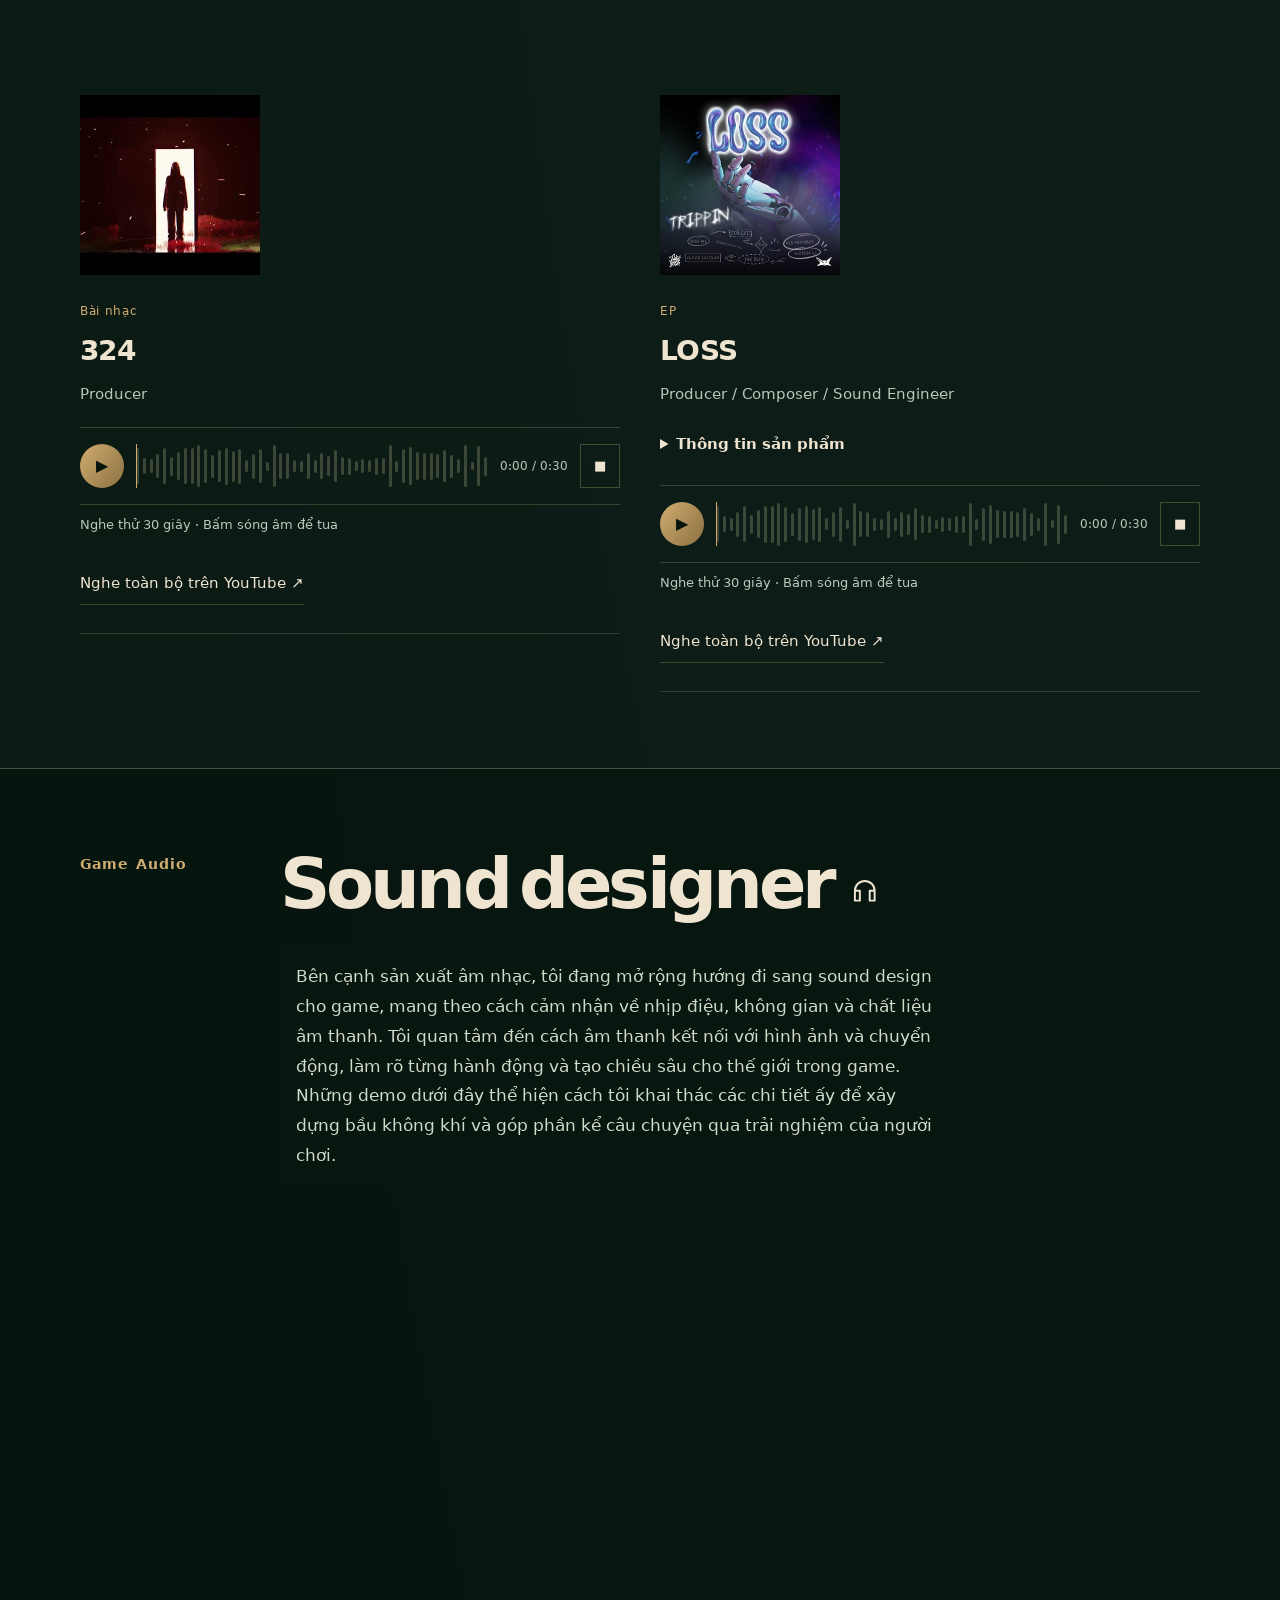
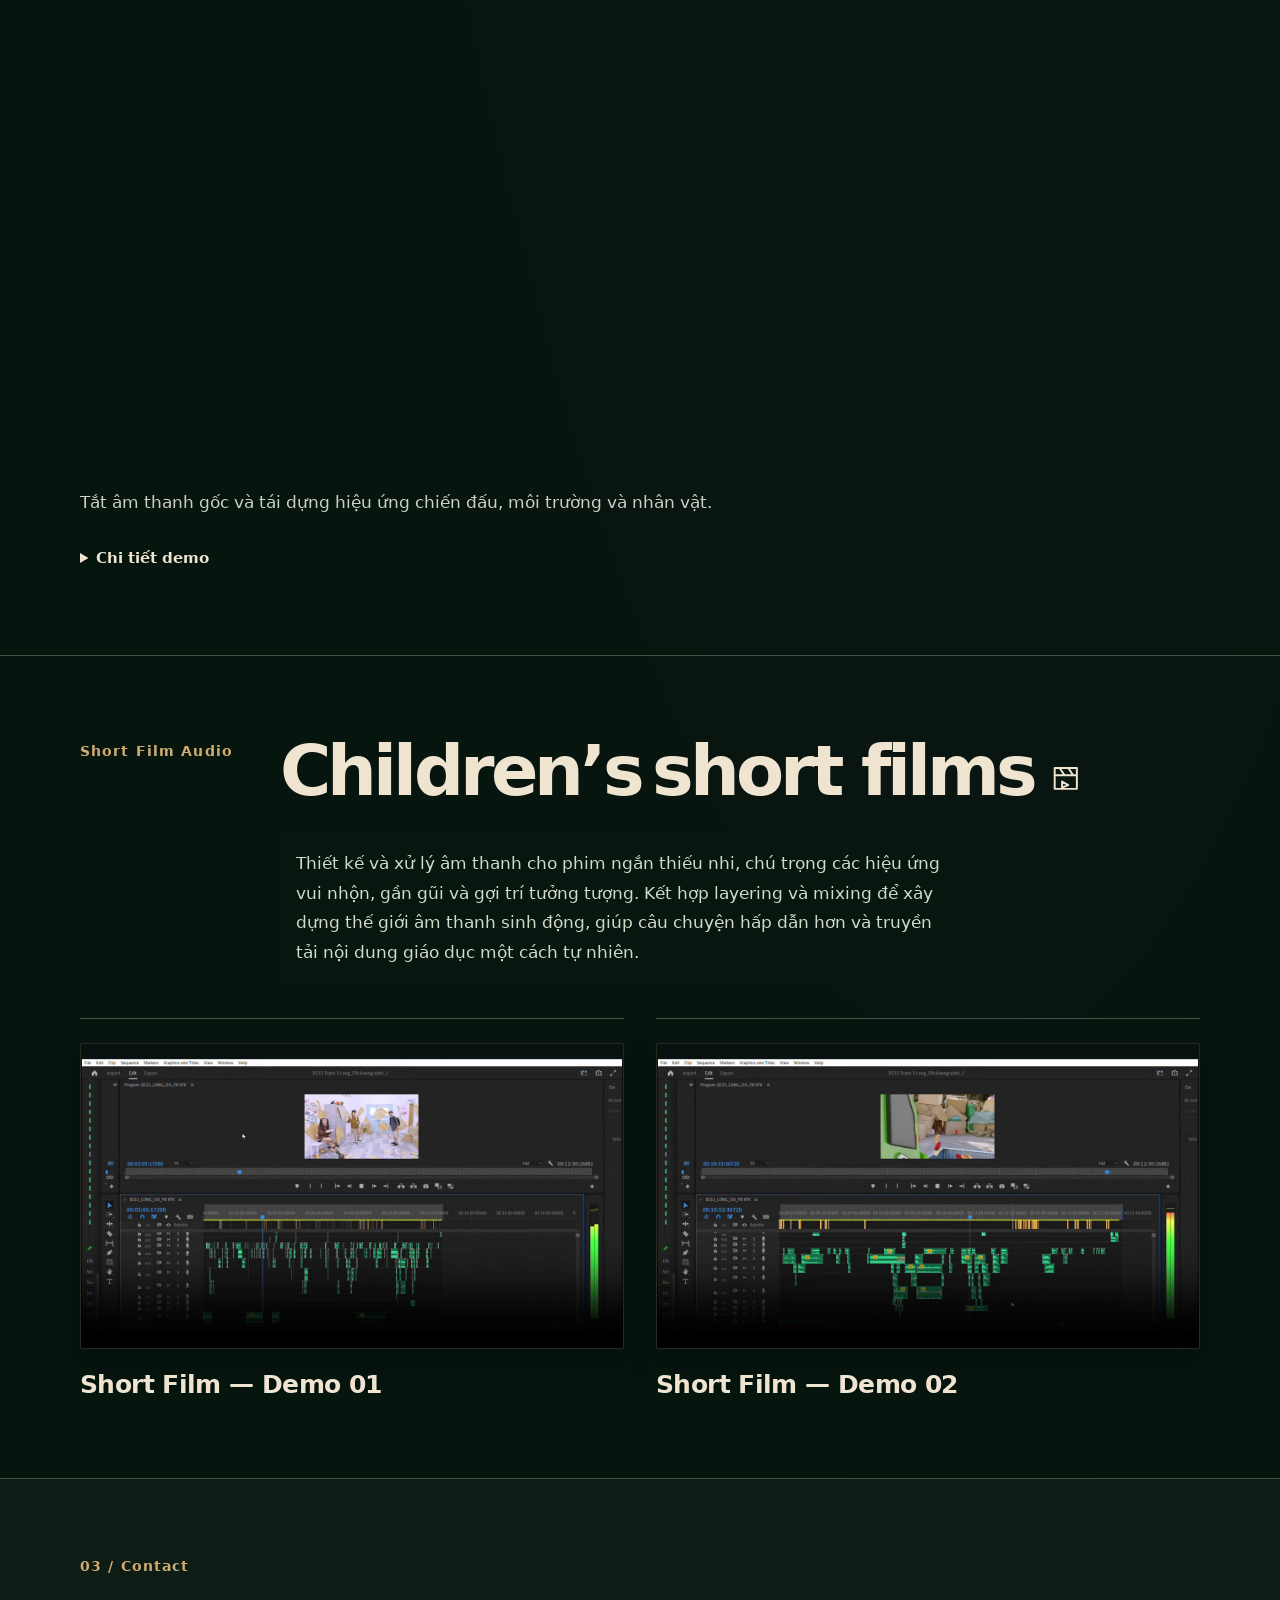
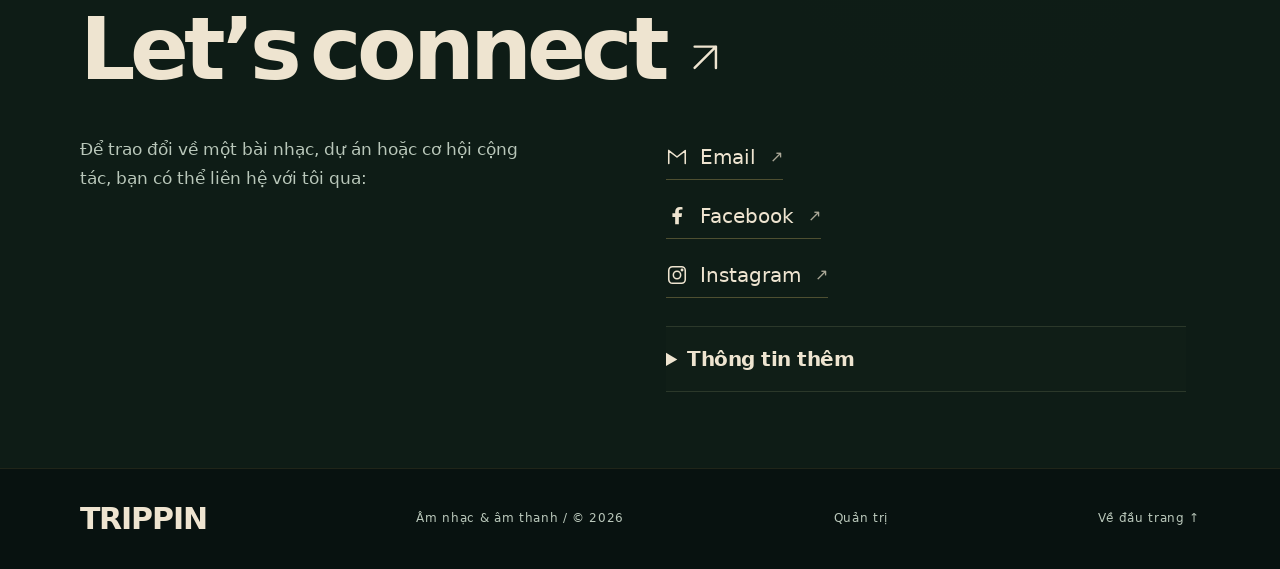
==== commit 39d83179: "Retouch second portrait and add expandable contact details" ====
--- a/index.html
+++ b/index.html
@@ -1,4 +1,4 @@
-<!doctype html><html lang="vi"><head><meta charset="utf-8"><meta name="viewport" content="width=device-width,initial-scale=1"><meta name="theme-color" content="#081210"><meta name="description" content="TRIPPIN — Music producer từ cuối năm 2019. Sáng tác, sản xuất âm nhạc, mix & master. Hip-hop và những khám phá âm thanh mang tính con người."><title>TRIPPIN — Âm nhạc & khám phá âm thanh</title><link rel="preload" href="assets/fonts/trippin-sans-regular.woff" as="font" type="font/woff" crossorigin><link rel="preload" href="assets/fonts/trippin-sans-bold.woff" as="font" type="font/woff" crossorigin><link rel="stylesheet" href="fonts.css?v=19"><link rel="stylesheet" href="style.css?v=31"><link rel="stylesheet" href="visuals.css?v=42"><link rel="stylesheet" href="samurai.css?v=45"><script defer src="editor-store.js"></script><script defer src="content-loader.js"></script><script defer src="youtube-preview.js?v=2"></script><script defer src="portrait-gallery.js?v=2"></script><script defer src="app.js?v=38"></script><script defer src="visuals.js?v=46"></script></head><body><canvas id="interactionCanvas" aria-hidden="true"></canvas><div id="samuraiScene" class="samurai-scene" aria-hidden="true"><div class="samurai-halo"></div><div class="samurai-form" id="samuraiForm"><img id="samuraiFigure" src="assets/visuals/samurai-sonic-v3.png" alt="" fetchpriority="high"><img class="samurai-fragment" data-piece="0" src="assets/visuals/samurai-sonic-v3.png" alt="" loading="eager"><img class="samurai-fragment" data-piece="1" src="assets/visuals/samurai-sonic-v3.png" alt="" loading="eager"><img class="samurai-fragment" data-piece="2" src="assets/visuals/samurai-sonic-v3.png" alt="" loading="eager"><img class="samurai-fragment" data-piece="3" src="assets/visuals/samurai-sonic-v3.png" alt="" loading="eager"><img class="samurai-fragment" data-piece="4" src="assets/visuals/samurai-sonic-v3.png" alt="" loading="eager"><img class="samurai-fragment" data-piece="5" src="assets/visuals/samurai-sonic-v3.png" alt="" loading="eager"><img class="samurai-fragment" data-piece="6" src="assets/visuals/samurai-sonic-v3.png" alt="" loading="eager"><img class="samurai-fragment" data-piece="7" src="assets/visuals/samurai-sonic-v3.png" alt="" loading="eager"><img class="samurai-sheen" src="assets/visuals/samurai-sonic-v3.png" alt="" loading="eager"></div><div class="samurai-mist"></div></div><canvas id="ambientCanvas" aria-hidden="true"></canvas><div class="scroll-progress" aria-hidden="true"></div>
+<!doctype html><html lang="vi"><head><meta charset="utf-8"><meta name="viewport" content="width=device-width,initial-scale=1"><meta name="theme-color" content="#081210"><meta name="description" content="TRIPPIN — Music producer từ cuối năm 2019. Sáng tác, sản xuất âm nhạc, mix & master. Hip-hop và những khám phá âm thanh mang tính con người."><title>TRIPPIN — Âm nhạc & khám phá âm thanh</title><link rel="preload" href="assets/fonts/trippin-sans-regular.woff" as="font" type="font/woff" crossorigin><link rel="preload" href="assets/fonts/trippin-sans-bold.woff" as="font" type="font/woff" crossorigin><link rel="stylesheet" href="fonts.css?v=19"><link rel="stylesheet" href="style.css?v=32"><link rel="stylesheet" href="visuals.css?v=42"><link rel="stylesheet" href="samurai.css?v=45"><script defer src="editor-store.js"></script><script defer src="content-loader.js"></script><script defer src="youtube-preview.js?v=2"></script><script defer src="portrait-gallery.js?v=2"></script><script defer src="app.js?v=38"></script><script defer src="visuals.js?v=46"></script></head><body><canvas id="interactionCanvas" aria-hidden="true"></canvas><div id="samuraiScene" class="samurai-scene" aria-hidden="true"><div class="samurai-halo"></div><div class="samurai-form" id="samuraiForm"><img id="samuraiFigure" src="assets/visuals/samurai-sonic-v3.png" alt="" fetchpriority="high"><img class="samurai-fragment" data-piece="0" src="assets/visuals/samurai-sonic-v3.png" alt="" loading="eager"><img class="samurai-fragment" data-piece="1" src="assets/visuals/samurai-sonic-v3.png" alt="" loading="eager"><img class="samurai-fragment" data-piece="2" src="assets/visuals/samurai-sonic-v3.png" alt="" loading="eager"><img class="samurai-fragment" data-piece="3" src="assets/visuals/samurai-sonic-v3.png" alt="" loading="eager"><img class="samurai-fragment" data-piece="4" src="assets/visuals/samurai-sonic-v3.png" alt="" loading="eager"><img class="samurai-fragment" data-piece="5" src="assets/visuals/samurai-sonic-v3.png" alt="" loading="eager"><img class="samurai-fragment" data-piece="6" src="assets/visuals/samurai-sonic-v3.png" alt="" loading="eager"><img class="samurai-fragment" data-piece="7" src="assets/visuals/samurai-sonic-v3.png" alt="" loading="eager"><img class="samurai-sheen" src="assets/visuals/samurai-sonic-v3.png" alt="" loading="eager"></div><div class="samurai-mist"></div></div><canvas id="ambientCanvas" aria-hidden="true"></canvas><div class="scroll-progress" aria-hidden="true"></div>
 <a href="#main" class="skip">Đến nội dung</a>
 <header><nav aria-label="Điều hướng"><a href="#profile">About Me</a><a href="#production">Production</a><a href="#contact">Contact <span>↗</span></a></nav></header>
 <main id="main">
@@ -15,6 +15,6 @@
  <section id="game-audio" class="section game-audio"><div class="game-intro"><span class="label">Game Audio</span><h2><span data-copy="gameHeadingLead">Sound</span><br><em><span data-copy="gameHeadingTail">designer</span><svg class="heading-icon" viewBox="0 0 24 24" aria-hidden="true" focusable="false"><path d="M4 13v-1a8 8 0 0 1 16 0v1M4 12h4v8H4zM16 12h4v8h-4z"/></svg></em></h2><p data-copy="gameIntro">Bên cạnh sản xuất âm nhạc, tôi đang mở rộng hướng đi sang sound design cho game, mang theo cách cảm nhận về nhịp điệu, không gian và chất liệu âm thanh. Tôi quan tâm đến cách âm thanh kết nối với hình ảnh và chuyển động, làm rõ từng hành động và tạo chiều sâu cho thế giới trong game. Những demo dưới đây thể hiện cách tôi khai thác các chi tiết ấy để xây dựng bầu không khí và góp phần kể câu chuyện qua trải nghiệm của người chơi.</p></div><div id="gameDemos"></div><div id="gameEmpty" class="video-empty"><span class="label">Demo sẽ được bổ sung</span></div></section>
  <section id="film-audio" class="section film-audio game-audio" aria-label="Short Film Audio"><div class="game-intro"><span class="label">Short Film Audio</span><h2><span data-copy="filmHeadingLead">Children’s</span><br><em><span data-copy="filmHeadingTail">short films</span><svg class="heading-icon" viewBox="0 0 24 24" aria-hidden="true" focusable="false"><path d="M3 10h18v11H3zM3 10V4h18v6M7 4l4 6M14 4l4 6M9 15l5 3-5 2z"/></svg></em></h2><p data-copy="filmIntro">Thiết kế và xử lý âm thanh cho phim ngắn thiếu nhi, chú trọng các hiệu ứng vui nhộn, gần gũi và gợi trí tưởng tượng. Kết hợp layering và mixing để xây dựng thế giới âm thanh sinh động, giúp câu chuyện hấp dẫn hơn và truyền tải nội dung giáo dục một cách tự nhiên.</p></div><div id="filmDemos"></div></section>
 </section>
-<section id="contact" class="section contact"><span class="label">03 / Contact</span><h2><span data-copy="contactHeadingLead">Let’s</span><br><em><span data-copy="contactHeadingTail">connect</span><svg class="heading-icon" viewBox="0 0 24 24" aria-hidden="true" focusable="false"><path d="M5 19L19 5M5 5h14v14"/></svg></em></h2><div class="contact-bottom"><p data-copy="contactIntro">Để trao đổi về một bài nhạc, dự án hoặc cơ hội cộng tác, bạn có thể liên hệ với tôi qua:</p><div><div id="contactLinks"></div><p id="contactPending" class="small">Thông tin liên hệ đang được bổ sung.</p></div></div></section>
+<section id="contact" class="section contact"><span class="label">03 / Contact</span><h2><span data-copy="contactHeadingLead">Let’s</span><br><em><span data-copy="contactHeadingTail">connect</span><svg class="heading-icon" viewBox="0 0 24 24" aria-hidden="true" focusable="false"><path d="M5 19L19 5M5 5h14v14"/></svg></em></h2><div class="contact-bottom"><p data-copy="contactIntro">Để trao đổi về một bài nhạc, dự án hoặc cơ hội cộng tác, bạn có thể liên hệ với tôi qua:</p><div><div id="contactLinks"></div><p id="contactPending" class="small">Thông tin liên hệ đang được bổ sung.</p><details id="additional-info" class="background-note contact-extra"><summary>Thông tin thêm</summary><dl><div><dt>Tên đầy đủ</dt><dd data-copy="contactFullName">Trần Ngọc Hoàng Hiếu</dd></div><div><dt>Ngày sinh</dt><dd data-copy="contactBirthday">15 - 11 - 2000</dd></div><div><dt>Quê quán</dt><dd data-copy="contactHometown">Thành phố Huế</dd></div></dl></details></div></div></section>
 </main><footer><a href="#" class="logo">TRIPPIN</a><span class="label">Âm nhạc & âm thanh / © 2026</span><a class="label admin-entry" href="admin.html">Quản trị</a><a href="#" class="label">Về đầu trang ↑</a></footer>
 </body></html>
--- a/style.css
+++ b/style.css
@@ -53,3 +53,5 @@
 .portrait-placeholder{aspect-ratio:1}.portrait-gallery{position:relative;aspect-ratio:1;background:#081210;border:1px solid #d0ac7040;border-radius:3px;overflow:hidden;box-shadow:0 16px 40px #02080655}.portrait-track{display:flex;width:100%;height:100%;overflow-x:auto;scroll-snap-type:x mandatory;scrollbar-width:none;overscroll-behavior-x:contain;touch-action:pan-x pan-y pinch-zoom}.portrait-track::-webkit-scrollbar{display:none}.portrait-track>img{display:block;flex:0 0 100%;width:100%;height:100%;object-fit:cover;scroll-snap-align:start;scroll-snap-stop:always;user-select:none}.portrait-arrow{position:absolute;top:50%;transform:translateY(-50%);width:36px;height:40px;padding:0;border:1px solid #d0ac7080;border-radius:4px;background:#081210c9;color:#eee4d0;font:400 30px/1 var(--sans);opacity:0;transition:opacity .2s,background .2s;cursor:pointer}.portrait-arrow.previous{left:10px}.portrait-arrow.next{right:10px}.portrait-gallery:hover .portrait-arrow,.portrait-gallery:focus-within .portrait-arrow{opacity:1}.portrait-arrow:hover{background:#233c31}.portrait-count{position:absolute;right:12px;bottom:12px;padding:4px 8px;background:#081210bb;color:#eee4d0;border-radius:3px;font-size:11px;letter-spacing:.08em;pointer-events:none}.portrait-gallery[data-count="1"] .portrait-count{display:none}.portrait-track:focus-visible{outline:2px solid #d0ac70;outline-offset:-3px}@media(hover:none){.portrait-arrow{opacity:1}}@media(max-width:760px){.portrait{max-width:240px}}
 
 .portrait-gallery{transition:border-color .45s}.portrait-gallery.is-changing{border-color:#d0ac70b3}.portrait-transition{position:absolute;inset:0;width:100%;height:100%;object-fit:cover;pointer-events:none;z-index:2}.portrait-sheen{position:absolute;inset:-10%;pointer-events:none;z-index:3;opacity:0;background:linear-gradient(110deg,transparent 32%,#eee4d033 47%,#d0ac7044 52%,transparent 68%)}.portrait-arrow,.portrait-count{z-index:4}.portrait-track>img{filter:saturate(.75)}.portrait-transition{filter:saturate(.75)}
+
+.contact-extra{margin-top:28px;padding:18px 0;max-width:520px}.contact-extra summary{font-size:20px}.contact-extra dl{display:grid;gap:14px;margin:20px 0 6px}.contact-extra dl>div{display:grid;grid-template-columns:105px minmax(0,1fr);gap:16px;align-items:baseline}.contact-extra dt{font-size:14px;color:var(--muted)}.contact-extra dd{margin:0;font-size:16px;line-height:1.65;color:var(--ink)}.contact-extra[open] dl{animation:detail-arrive .45s cubic-bezier(.22,1,.36,1) both}@media(max-width:600px){.contact-extra dl>div{grid-template-columns:88px minmax(0,1fr);gap:12px}}
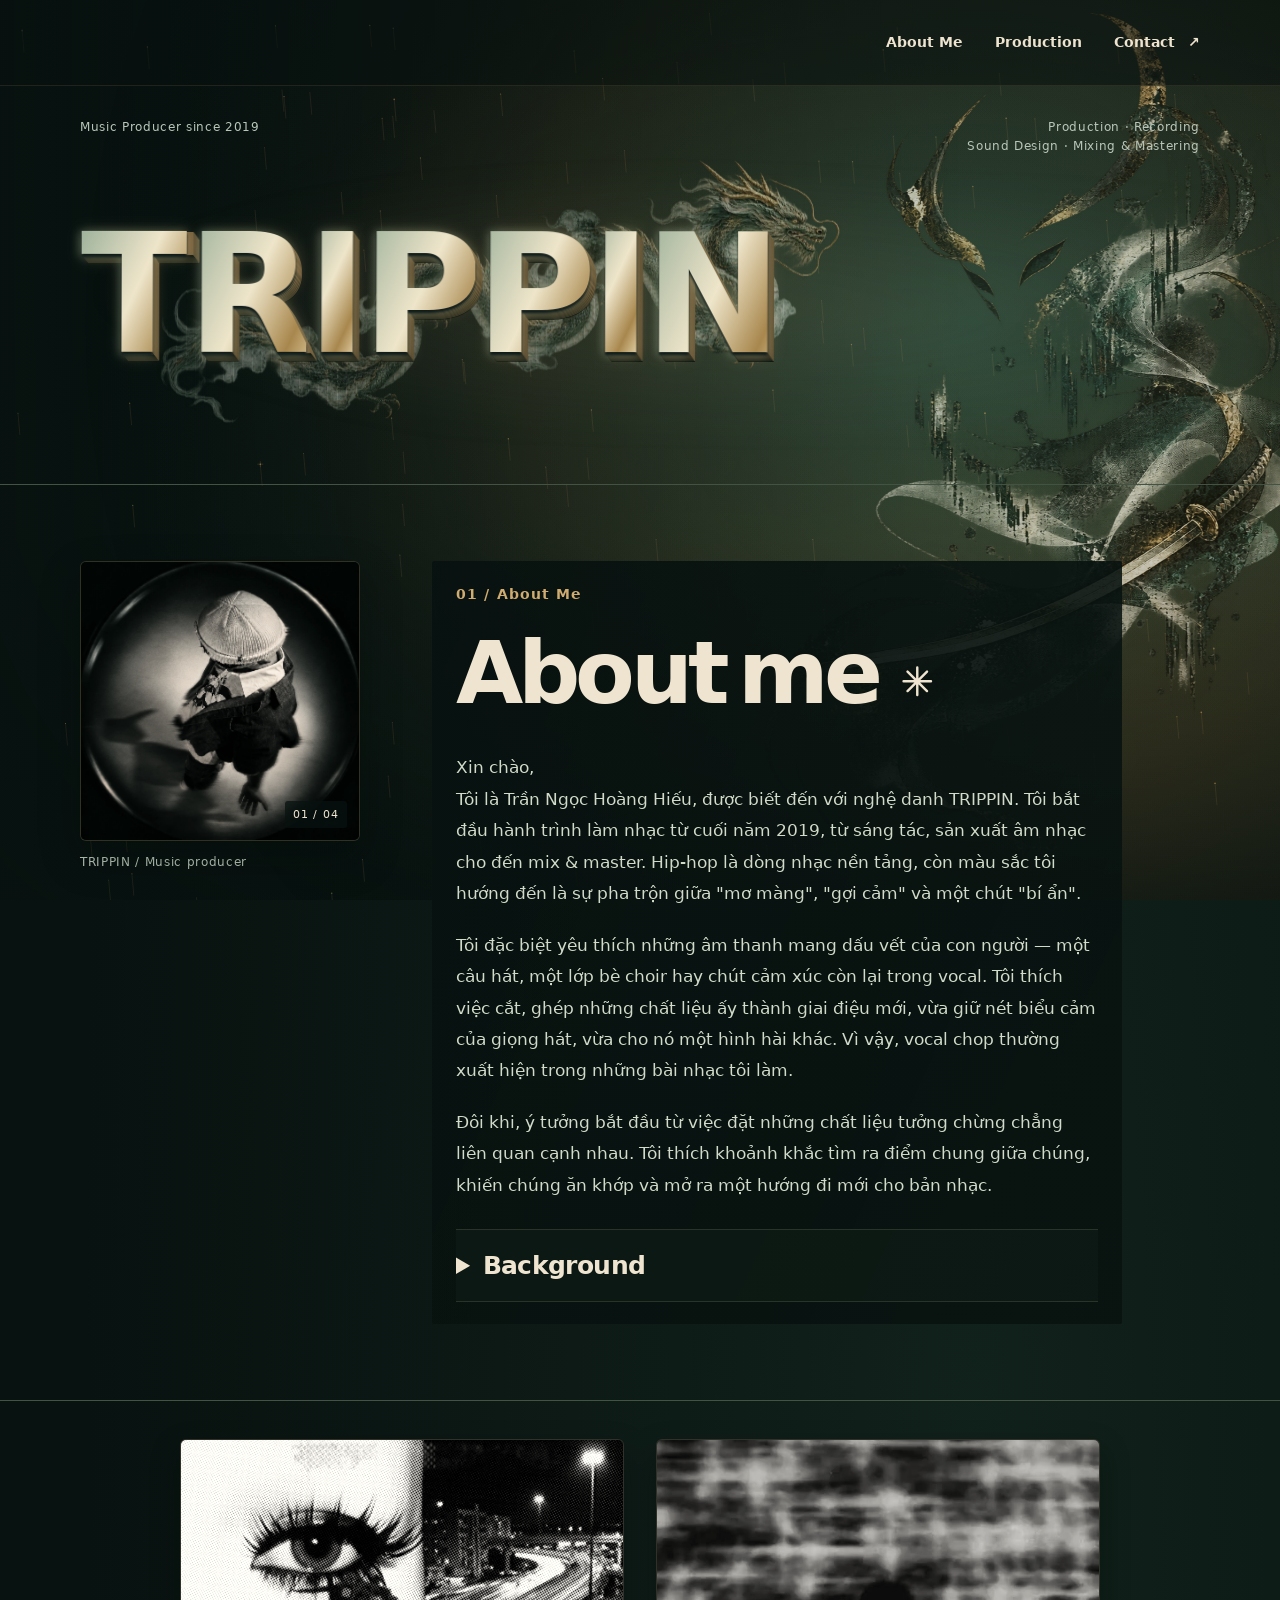
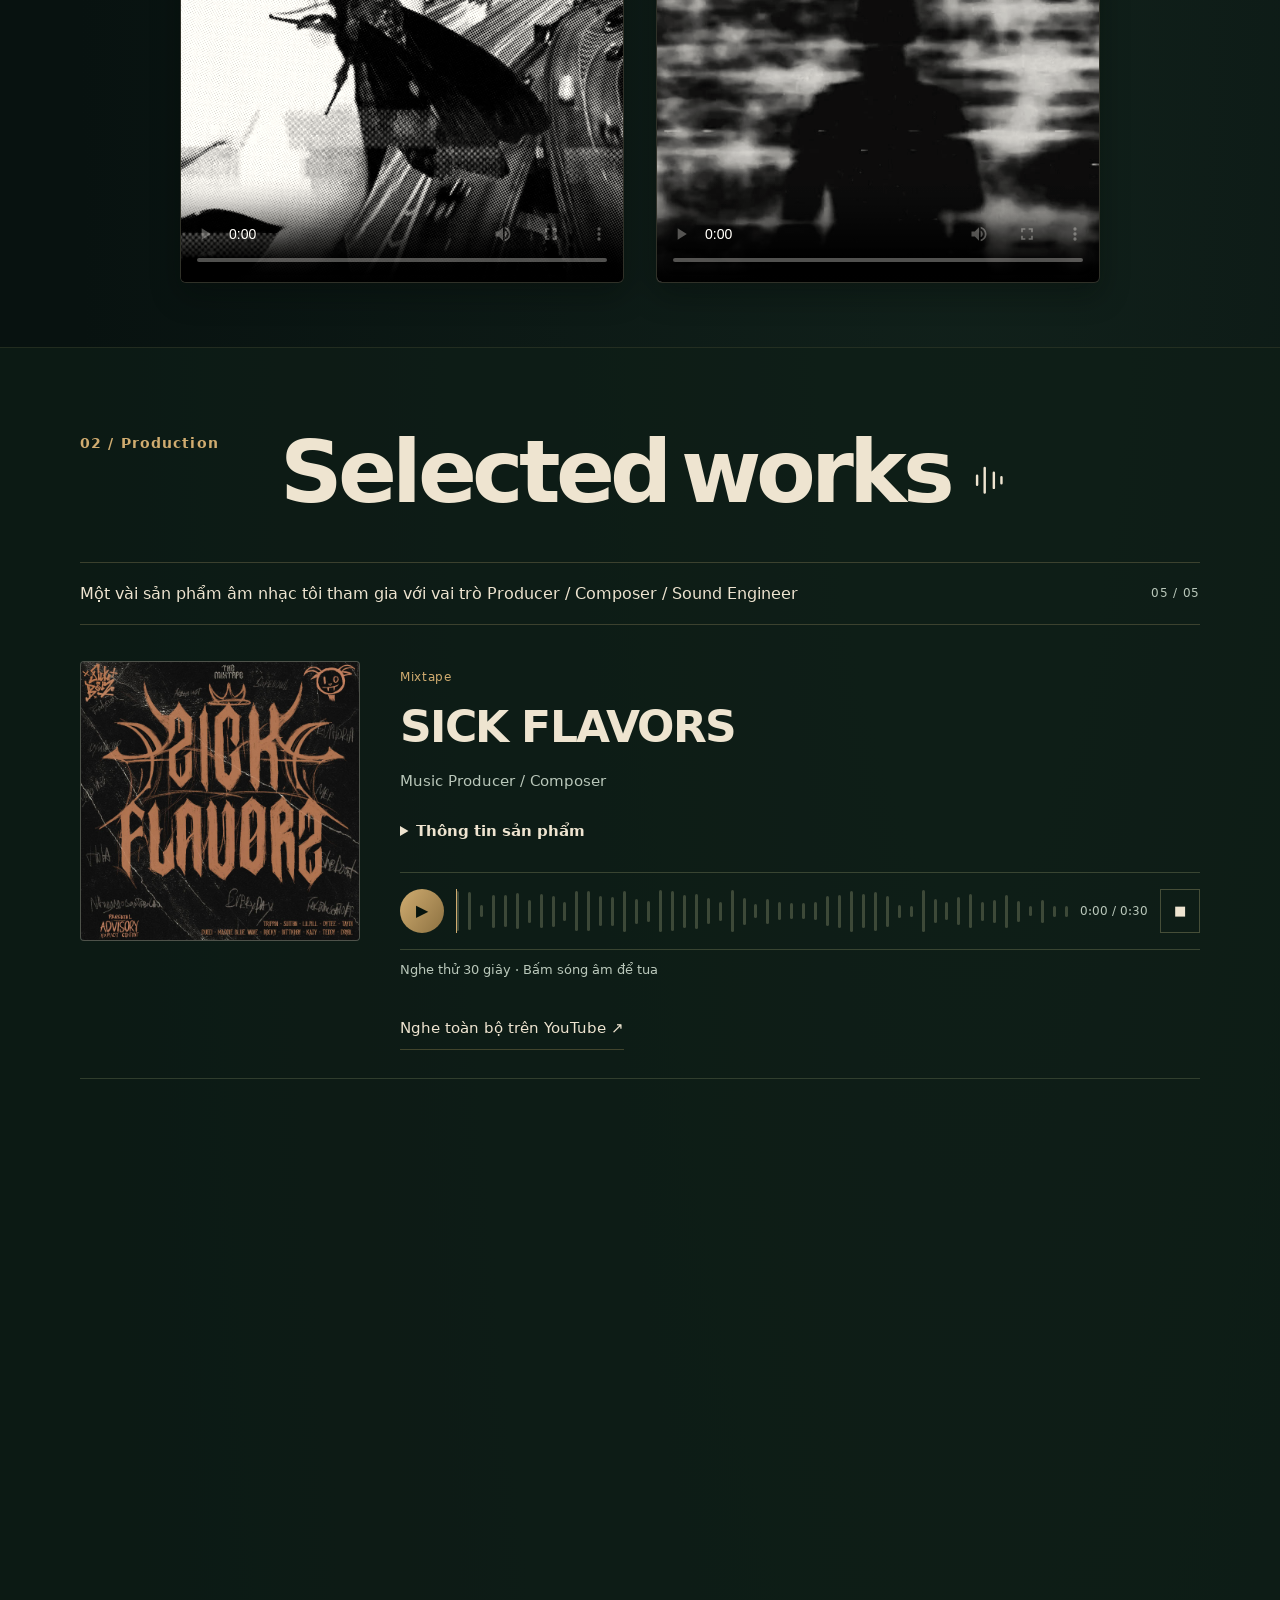
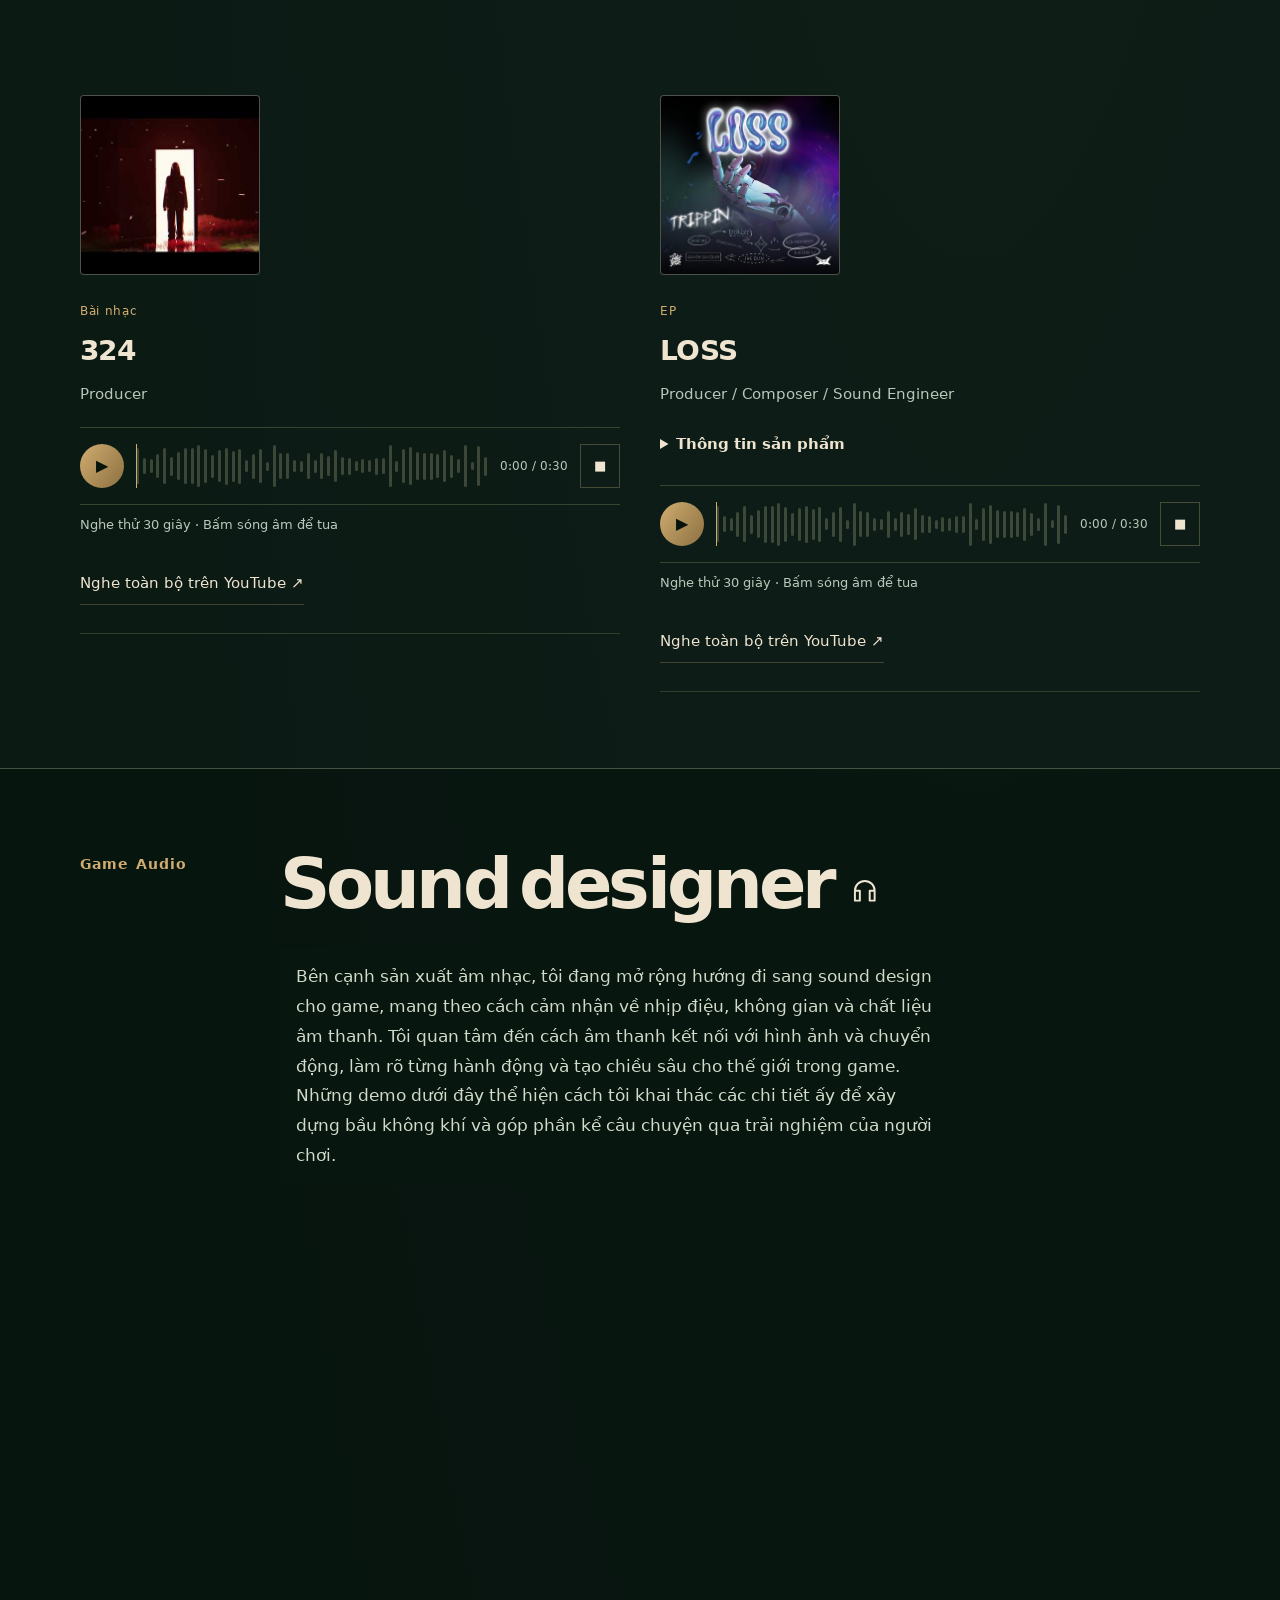
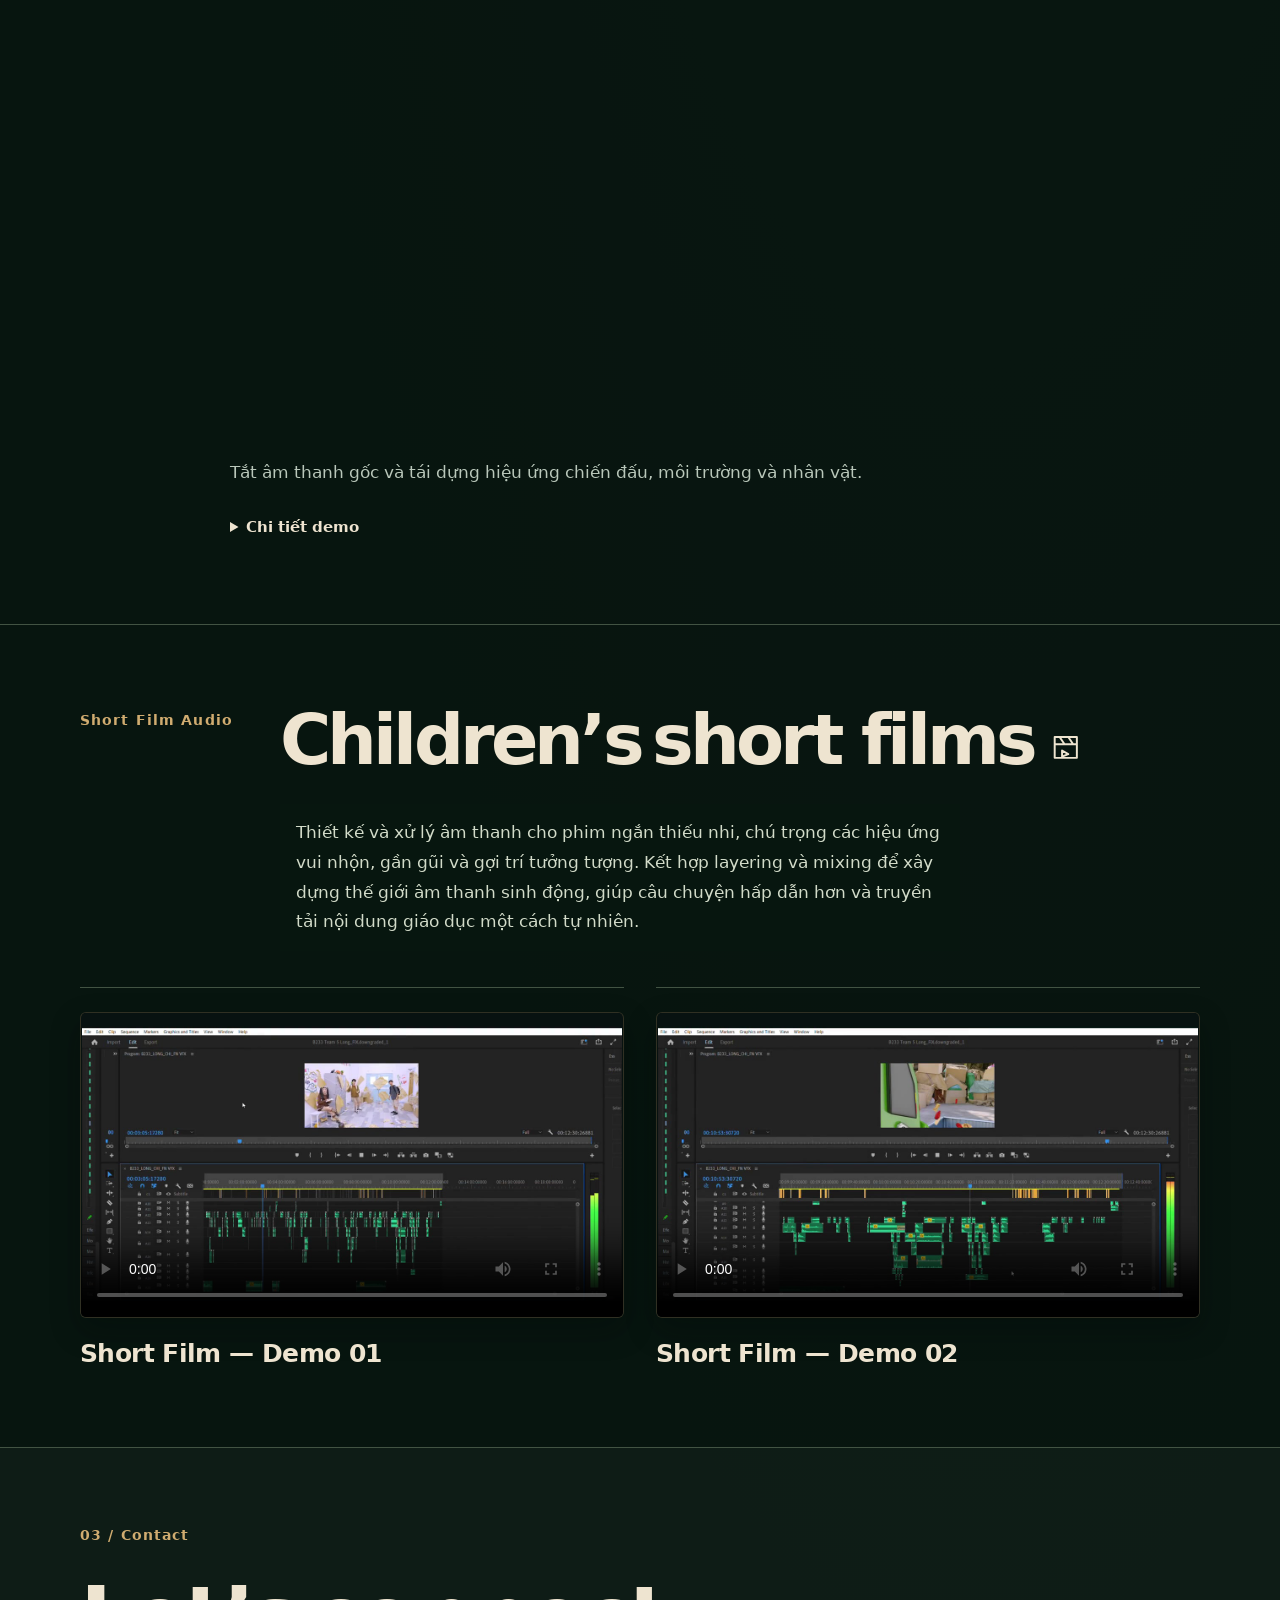
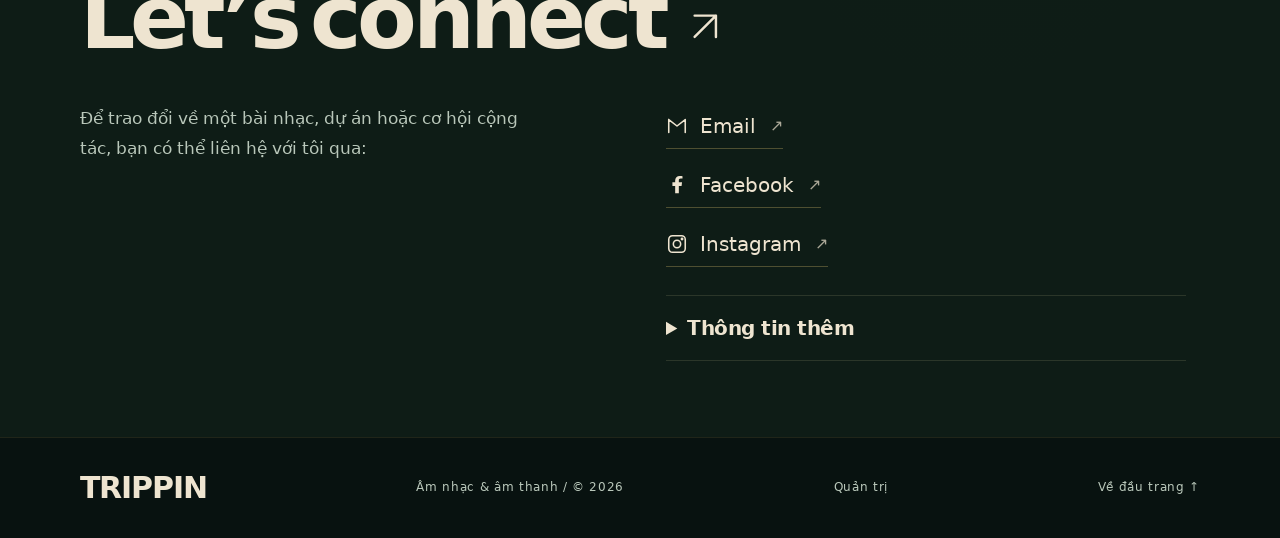
==== commit fb87ba0d: "Reorder portraits, center Cruelty Squad demo and refine visual consistency" ====
--- a/index.html
+++ b/index.html
@@ -1,4 +1,4 @@
-<!doctype html><html lang="vi"><head><meta charset="utf-8"><meta name="viewport" content="width=device-width,initial-scale=1"><meta name="theme-color" content="#081210"><meta name="description" content="TRIPPIN — Music producer từ cuối năm 2019. Sáng tác, sản xuất âm nhạc, mix & master. Hip-hop và những khám phá âm thanh mang tính con người."><title>TRIPPIN — Âm nhạc & khám phá âm thanh</title><link rel="preload" href="assets/fonts/trippin-sans-regular.woff" as="font" type="font/woff" crossorigin><link rel="preload" href="assets/fonts/trippin-sans-bold.woff" as="font" type="font/woff" crossorigin><link rel="stylesheet" href="fonts.css?v=19"><link rel="stylesheet" href="style.css?v=32"><link rel="stylesheet" href="visuals.css?v=42"><link rel="stylesheet" href="samurai.css?v=45"><script defer src="editor-store.js"></script><script defer src="content-loader.js"></script><script defer src="youtube-preview.js?v=2"></script><script defer src="portrait-gallery.js?v=2"></script><script defer src="app.js?v=38"></script><script defer src="visuals.js?v=46"></script></head><body><canvas id="interactionCanvas" aria-hidden="true"></canvas><div id="samuraiScene" class="samurai-scene" aria-hidden="true"><div class="samurai-halo"></div><div class="samurai-form" id="samuraiForm"><img id="samuraiFigure" src="assets/visuals/samurai-sonic-v3.png" alt="" fetchpriority="high"><img class="samurai-fragment" data-piece="0" src="assets/visuals/samurai-sonic-v3.png" alt="" loading="eager"><img class="samurai-fragment" data-piece="1" src="assets/visuals/samurai-sonic-v3.png" alt="" loading="eager"><img class="samurai-fragment" data-piece="2" src="assets/visuals/samurai-sonic-v3.png" alt="" loading="eager"><img class="samurai-fragment" data-piece="3" src="assets/visuals/samurai-sonic-v3.png" alt="" loading="eager"><img class="samurai-fragment" data-piece="4" src="assets/visuals/samurai-sonic-v3.png" alt="" loading="eager"><img class="samurai-fragment" data-piece="5" src="assets/visuals/samurai-sonic-v3.png" alt="" loading="eager"><img class="samurai-fragment" data-piece="6" src="assets/visuals/samurai-sonic-v3.png" alt="" loading="eager"><img class="samurai-fragment" data-piece="7" src="assets/visuals/samurai-sonic-v3.png" alt="" loading="eager"><img class="samurai-sheen" src="assets/visuals/samurai-sonic-v3.png" alt="" loading="eager"></div><div class="samurai-mist"></div></div><canvas id="ambientCanvas" aria-hidden="true"></canvas><div class="scroll-progress" aria-hidden="true"></div>
+<!doctype html><html lang="vi"><head><meta charset="utf-8"><meta name="viewport" content="width=device-width,initial-scale=1"><meta name="theme-color" content="#081210"><meta name="description" content="TRIPPIN — Music producer từ cuối năm 2019. Sáng tác, sản xuất âm nhạc, mix & master. Hip-hop và những khám phá âm thanh mang tính con người."><title>TRIPPIN — Âm nhạc & khám phá âm thanh</title><link rel="preload" href="assets/fonts/trippin-sans-regular.woff" as="font" type="font/woff" crossorigin><link rel="preload" href="assets/fonts/trippin-sans-bold.woff" as="font" type="font/woff" crossorigin><link rel="stylesheet" href="fonts.css?v=19"><link rel="stylesheet" href="style.css?v=33"><link rel="stylesheet" href="visuals.css?v=42"><link rel="stylesheet" href="samurai.css?v=45"><script defer src="editor-store.js"></script><script defer src="content-loader.js"></script><script defer src="youtube-preview.js?v=2"></script><script defer src="portrait-gallery.js?v=2"></script><script defer src="app.js?v=38"></script><script defer src="visuals.js?v=46"></script></head><body><canvas id="interactionCanvas" aria-hidden="true"></canvas><div id="samuraiScene" class="samurai-scene" aria-hidden="true"><div class="samurai-halo"></div><div class="samurai-form" id="samuraiForm"><img id="samuraiFigure" src="assets/visuals/samurai-sonic-v3.png" alt="" fetchpriority="high"><img class="samurai-fragment" data-piece="0" src="assets/visuals/samurai-sonic-v3.png" alt="" loading="eager"><img class="samurai-fragment" data-piece="1" src="assets/visuals/samurai-sonic-v3.png" alt="" loading="eager"><img class="samurai-fragment" data-piece="2" src="assets/visuals/samurai-sonic-v3.png" alt="" loading="eager"><img class="samurai-fragment" data-piece="3" src="assets/visuals/samurai-sonic-v3.png" alt="" loading="eager"><img class="samurai-fragment" data-piece="4" src="assets/visuals/samurai-sonic-v3.png" alt="" loading="eager"><img class="samurai-fragment" data-piece="5" src="assets/visuals/samurai-sonic-v3.png" alt="" loading="eager"><img class="samurai-fragment" data-piece="6" src="assets/visuals/samurai-sonic-v3.png" alt="" loading="eager"><img class="samurai-fragment" data-piece="7" src="assets/visuals/samurai-sonic-v3.png" alt="" loading="eager"><img class="samurai-sheen" src="assets/visuals/samurai-sonic-v3.png" alt="" loading="eager"></div><div class="samurai-mist"></div></div><canvas id="ambientCanvas" aria-hidden="true"></canvas><div class="scroll-progress" aria-hidden="true"></div>
 <a href="#main" class="skip">Đến nội dung</a>
 <header><nav aria-label="Điều hướng"><a href="#profile">About Me</a><a href="#production">Production</a><a href="#contact">Contact <span>↗</span></a></nav></header>
 <main id="main">
--- a/style.css
+++ b/style.css
@@ -46,7 +46,7 @@
 
 .game-demo-note{margin-top:28px;max-width:820px}.game-demo-note p{font-size:17px;line-height:1.85;color:#cdd0c6;margin:0 0 18px}.game-demo-note .project-detail{margin-top:18px}.game-demo-note .project-detail p{margin:16px 0}.game-demo-note .demo-credit{font-size:14px;color:var(--muted);padding-top:16px;border-top:1px solid var(--line)}
 
-@media(min-width:761px){#gameDemos>.game-demo:nth-child(3){grid-column:2}}
+@media(min-width:761px){#gameDemos>.game-demo:nth-child(3){grid-column:1/-1;width:calc((100% - 32px)/2);justify-self:center;margin-top:0}}
 
 .film-audio{border-top:1px solid var(--line)}#filmDemos{display:grid;grid-template-columns:repeat(2,minmax(0,1fr));gap:32px;margin-top:36px}.film-demo{min-width:0;padding-top:24px;border-top:1px solid var(--line)}.film-demo video{display:block;width:100%;aspect-ratio:16/9;object-fit:contain;background:#081210;border:1px solid #d0ac7029;border-radius:3px;box-shadow:0 12px 30px #02080655}.film-demo h3{font:700 25px/1.4 var(--sans);margin:18px 0 0}.film-demo p{font-size:16px;color:var(--muted)}@media(max-width:760px){#filmDemos{grid-template-columns:1fr}}
 
@@ -55,3 +55,14 @@
 .portrait-gallery{transition:border-color .45s}.portrait-gallery.is-changing{border-color:#d0ac70b3}.portrait-transition{position:absolute;inset:0;width:100%;height:100%;object-fit:cover;pointer-events:none;z-index:2}.portrait-sheen{position:absolute;inset:-10%;pointer-events:none;z-index:3;opacity:0;background:linear-gradient(110deg,transparent 32%,#eee4d033 47%,#d0ac7044 52%,transparent 68%)}.portrait-arrow,.portrait-count{z-index:4}.portrait-track>img{filter:saturate(.75)}.portrait-transition{filter:saturate(.75)}
 
 .contact-extra{margin-top:28px;padding:18px 0;max-width:520px}.contact-extra summary{font-size:20px}.contact-extra dl{display:grid;gap:14px;margin:20px 0 6px}.contact-extra dl>div{display:grid;grid-template-columns:105px minmax(0,1fr);gap:16px;align-items:baseline}.contact-extra dt{font-size:14px;color:var(--muted)}.contact-extra dd{margin:0;font-size:16px;line-height:1.65;color:var(--ink)}.contact-extra[open] dl{animation:detail-arrive .45s cubic-bezier(.22,1,.36,1) both}@media(max-width:600px){.contact-extra dl>div{grid-template-columns:88px minmax(0,1fr);gap:12px}}
+
+/* Final editorial rhythm: shared media framing and quiet jade/brass details. */
+.game-demo h3,.film-demo h3{font-size:clamp(20px,2vw,25px);line-height:1.4;letter-spacing:-.025em}
+#gameDemos{row-gap:40px}.game-demo-note{margin-inline:auto;max-width:820px}
+.about-video video,.game-demo video,.film-demo video,.portrait-gallery{border-radius:6px;border-color:#d0ac7033}
+.game-demo-note p{color:var(--muted)}.film-demo p{color:var(--muted)}
+.contact .contact-extra{background:transparent}.contact .contact-extra dt{color:var(--muted)}
+.contact .contact-extra dd{color:var(--ink)}#contactLinks .contact-link:hover{color:var(--accent)}
+.project-card>img{border-radius:4px;border:1px solid #d0ac7029}.project-body>.quiet-link:hover{color:var(--accent)}
+.video-viewport{min-width:0}.youtube-panel,.full-video-frame{overflow:hidden}
+@media(max-width:600px){.youtube-panel,.full-video-frame{width:100%;margin-left:0}.quality-note{padding:0}.game-demo-note p{font-size:16px}.game-demo h3,.film-demo h3{font-size:21px}}
